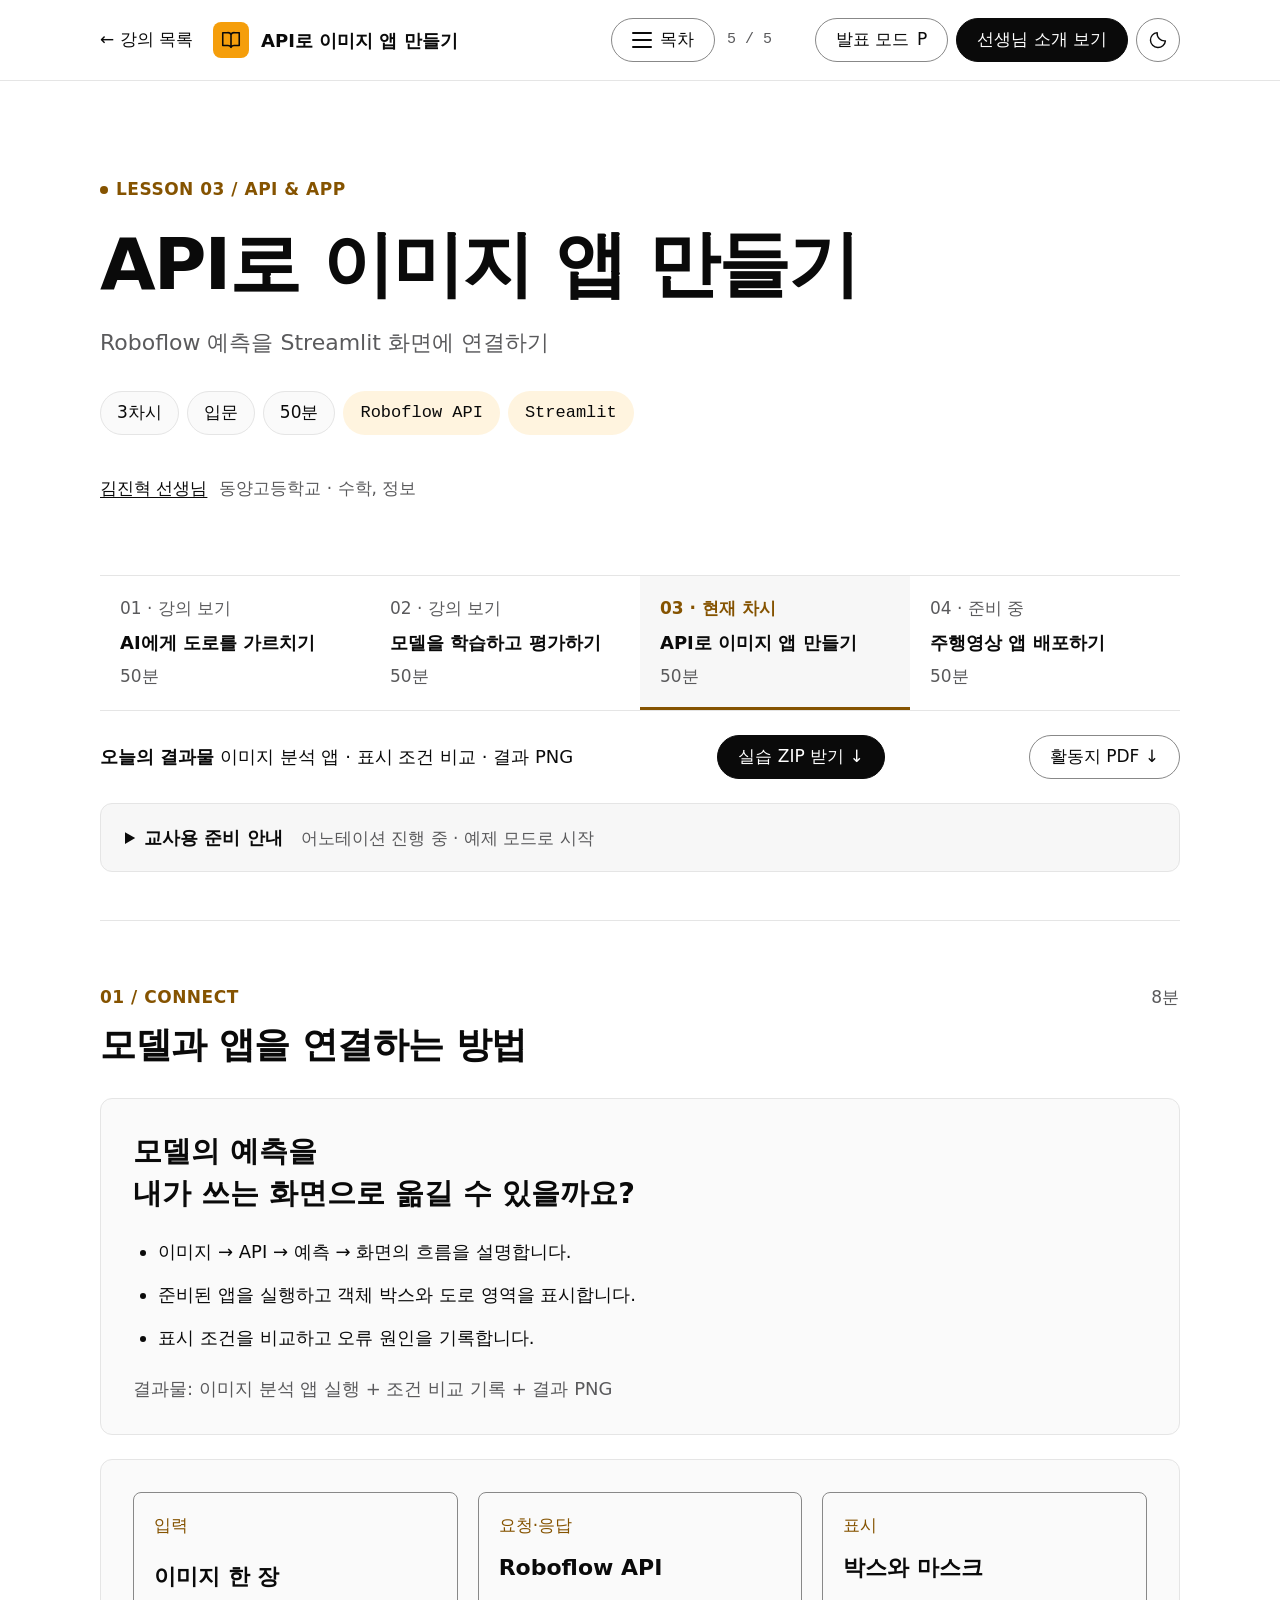
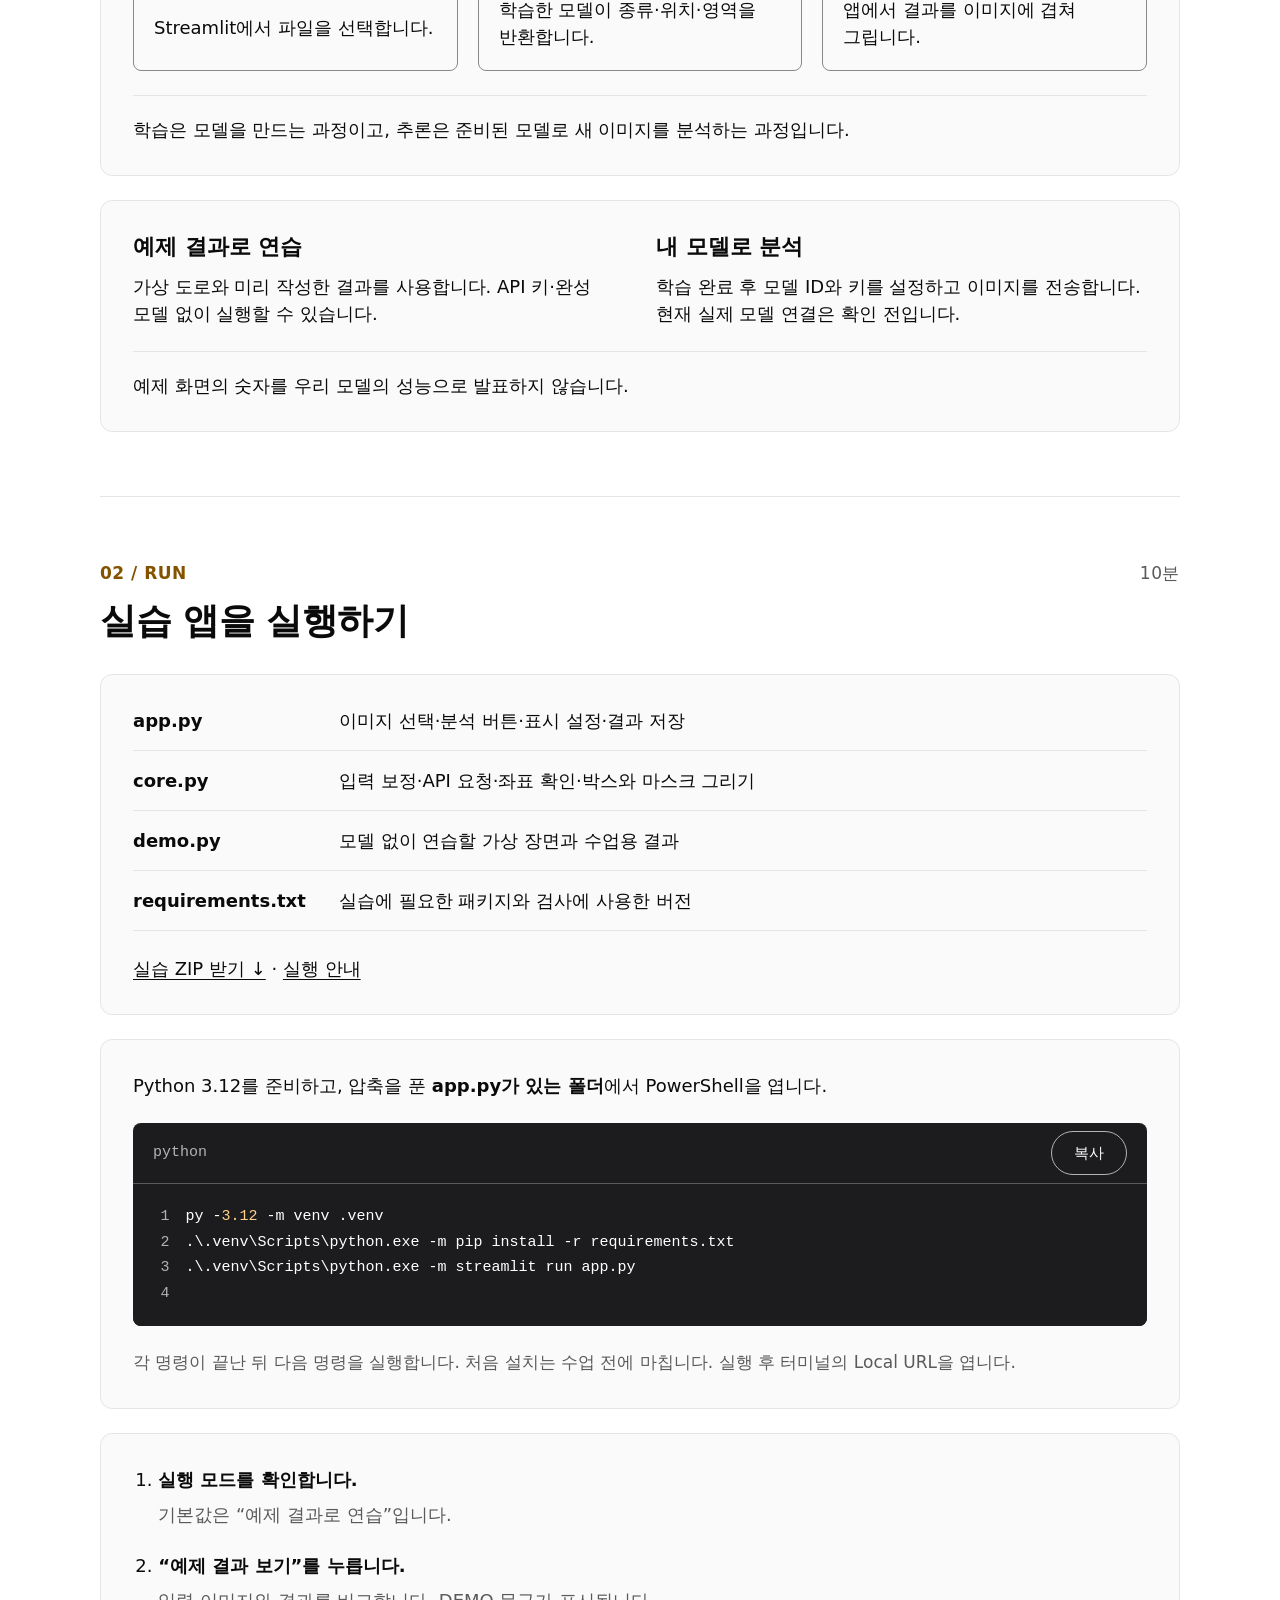
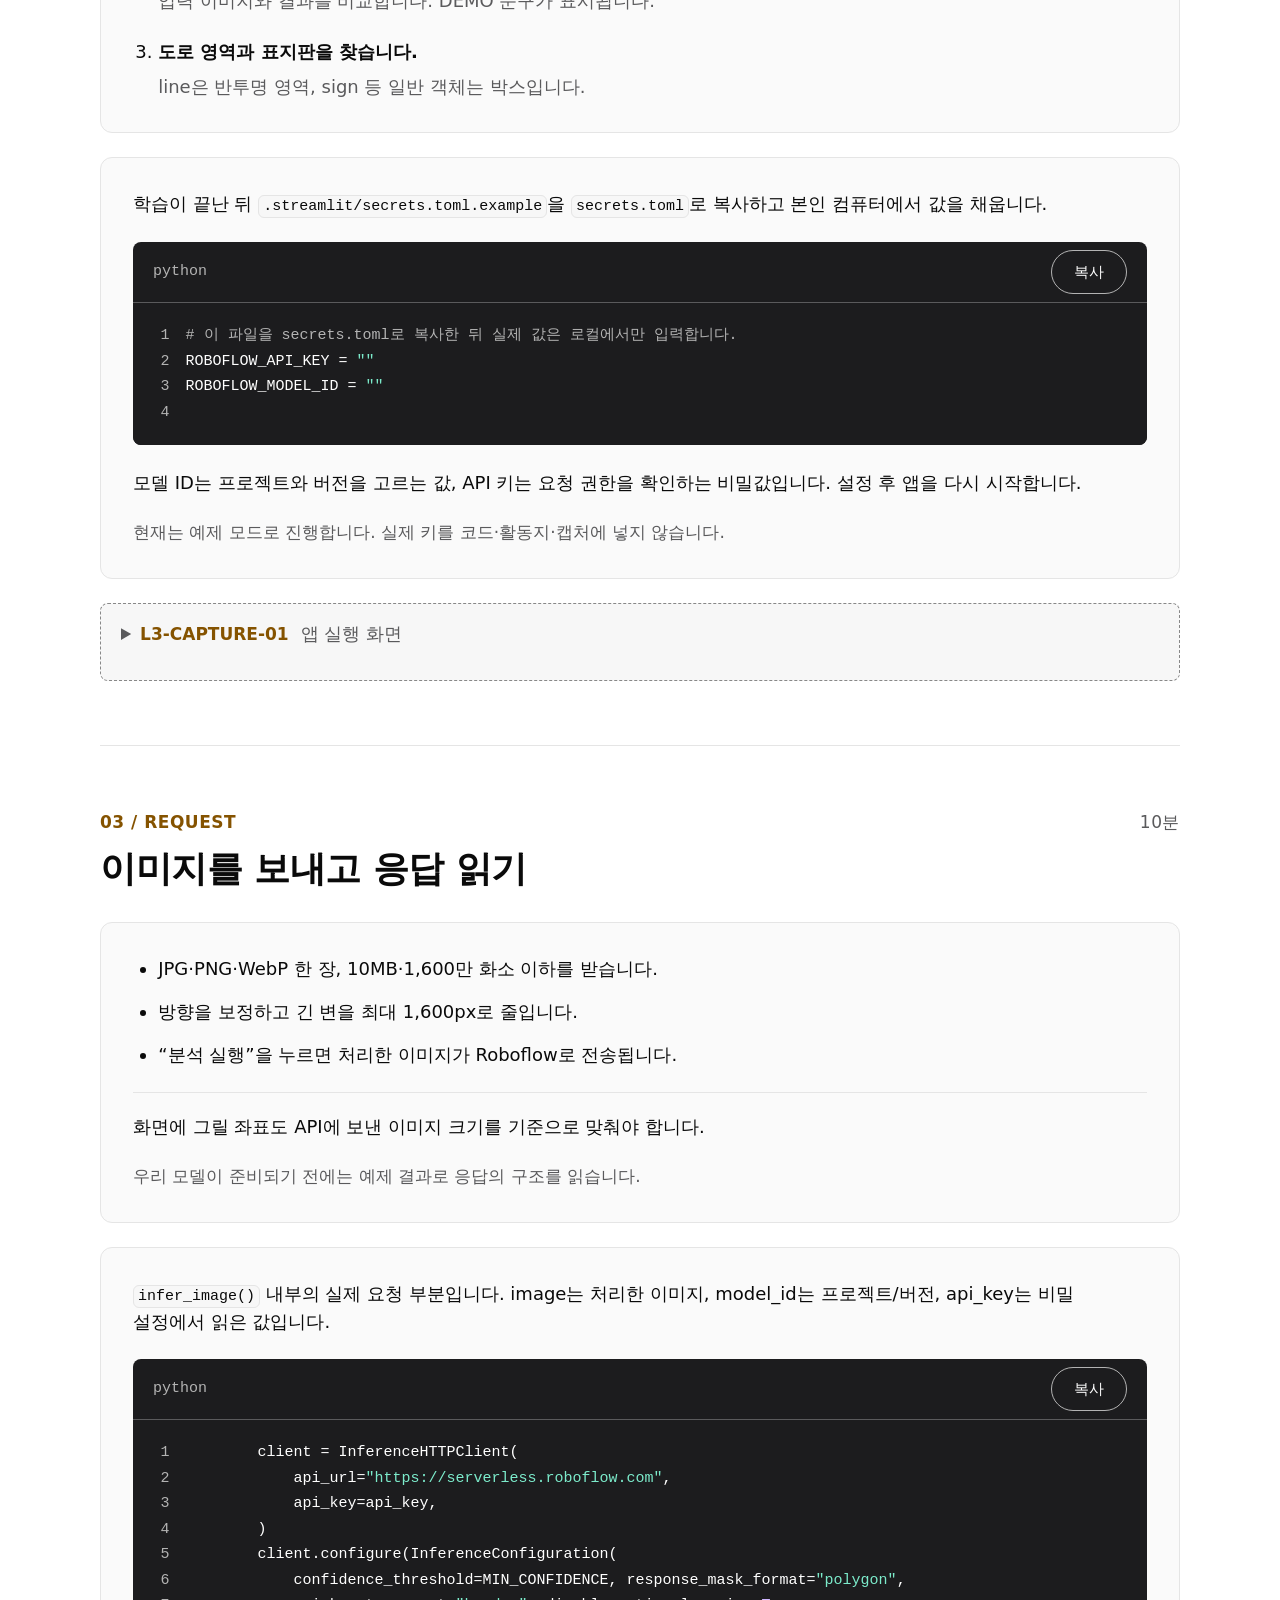
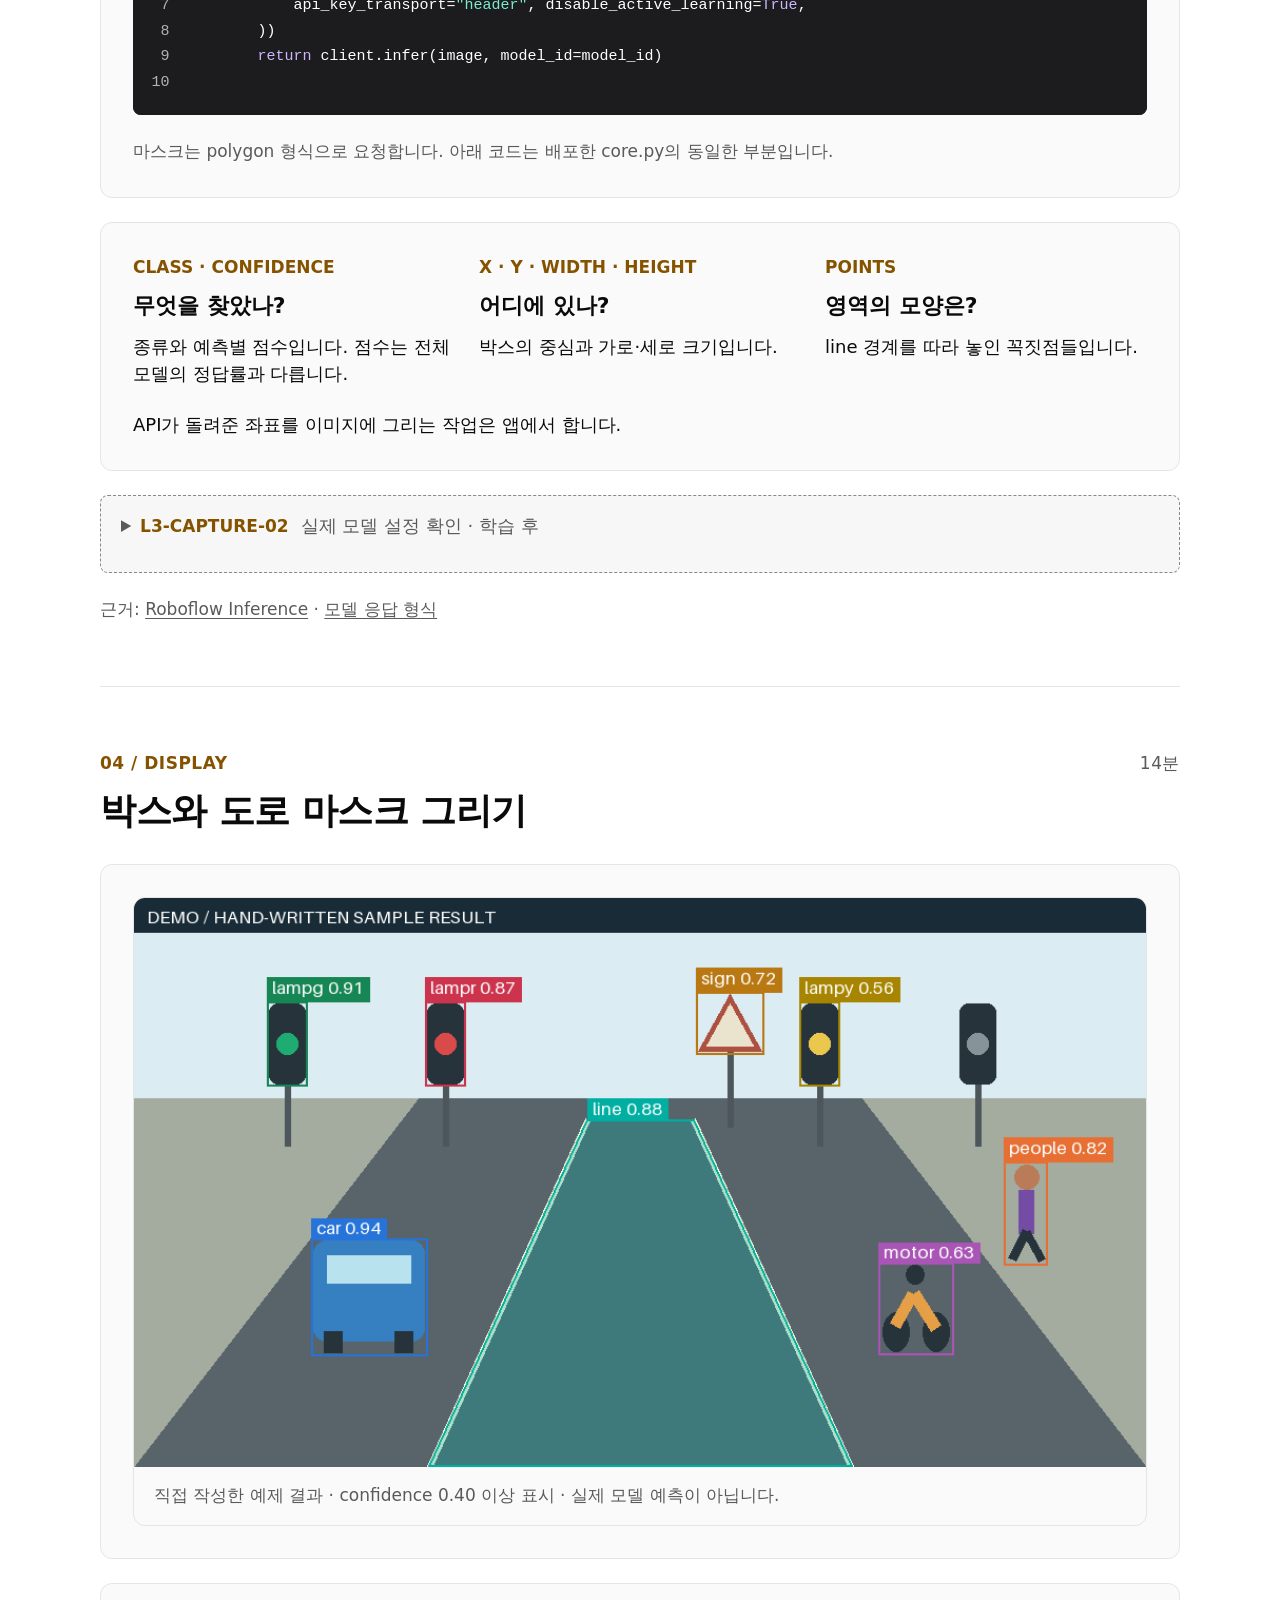
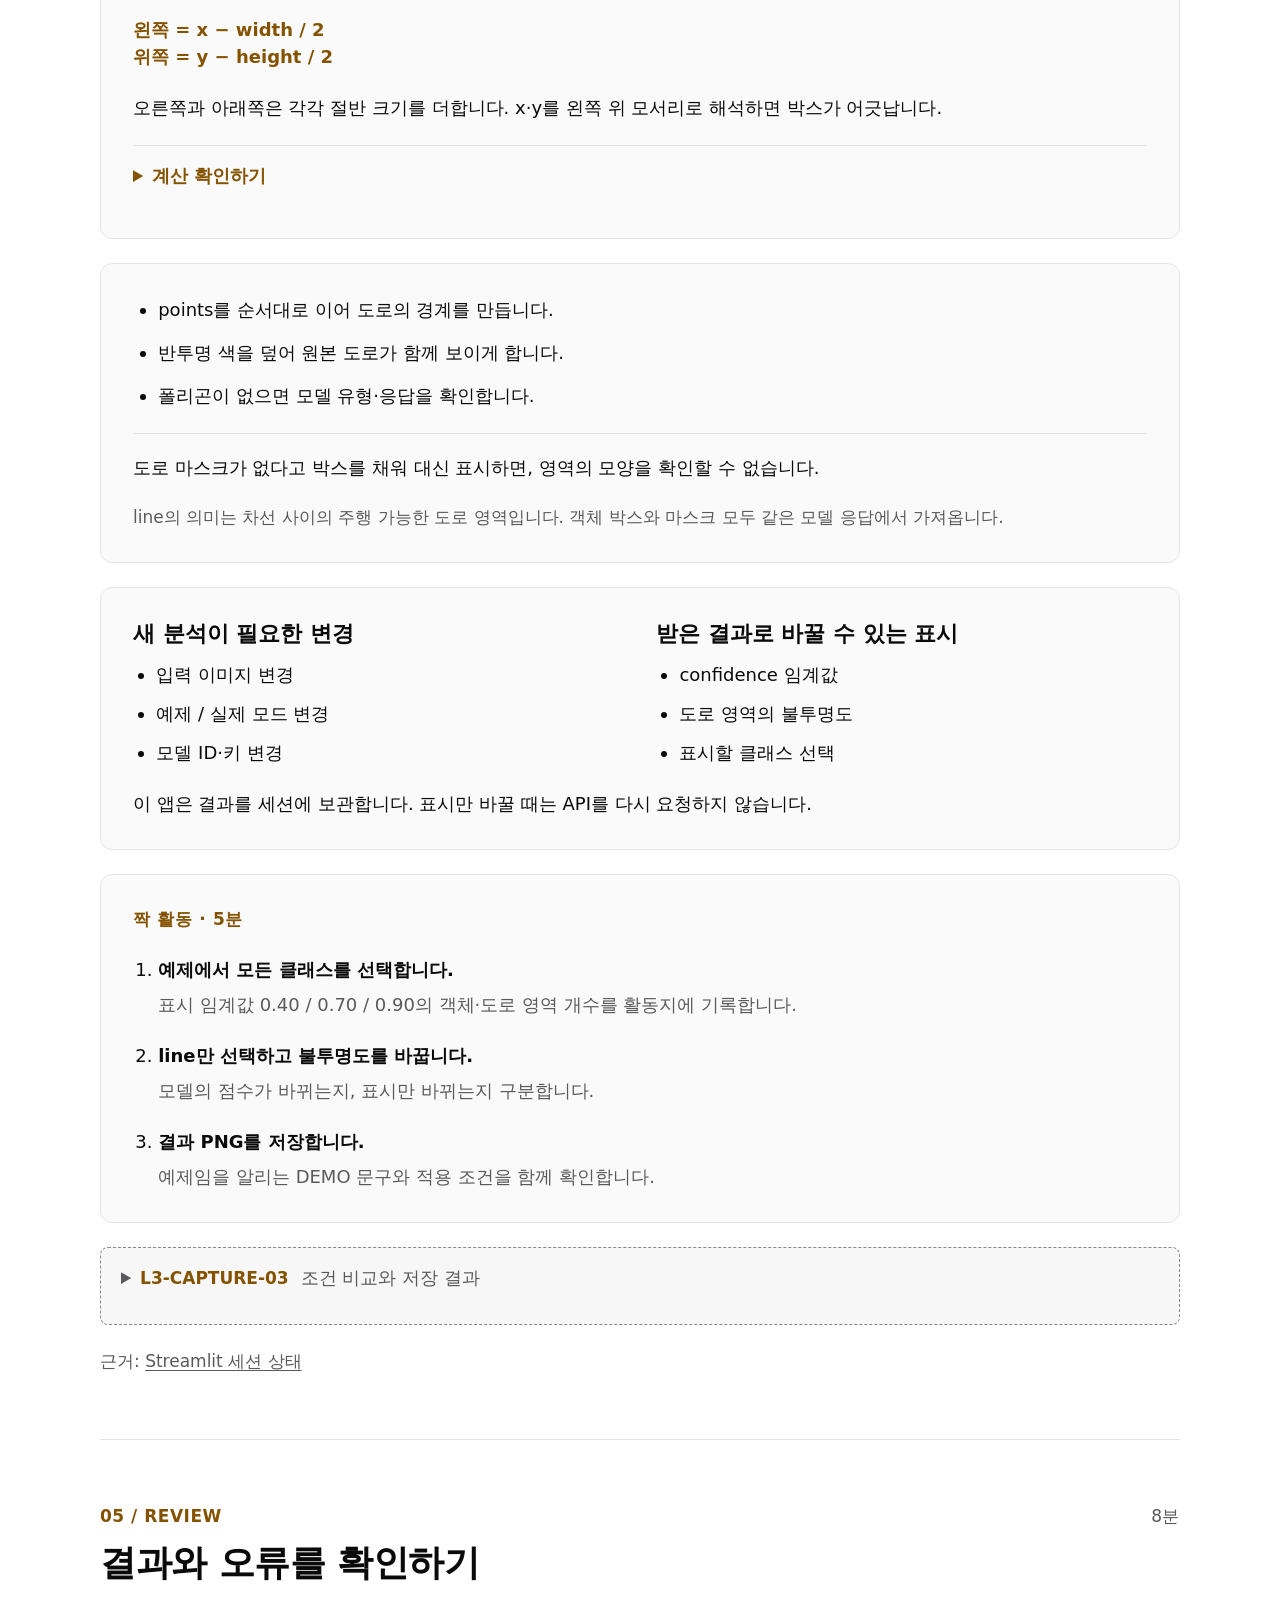
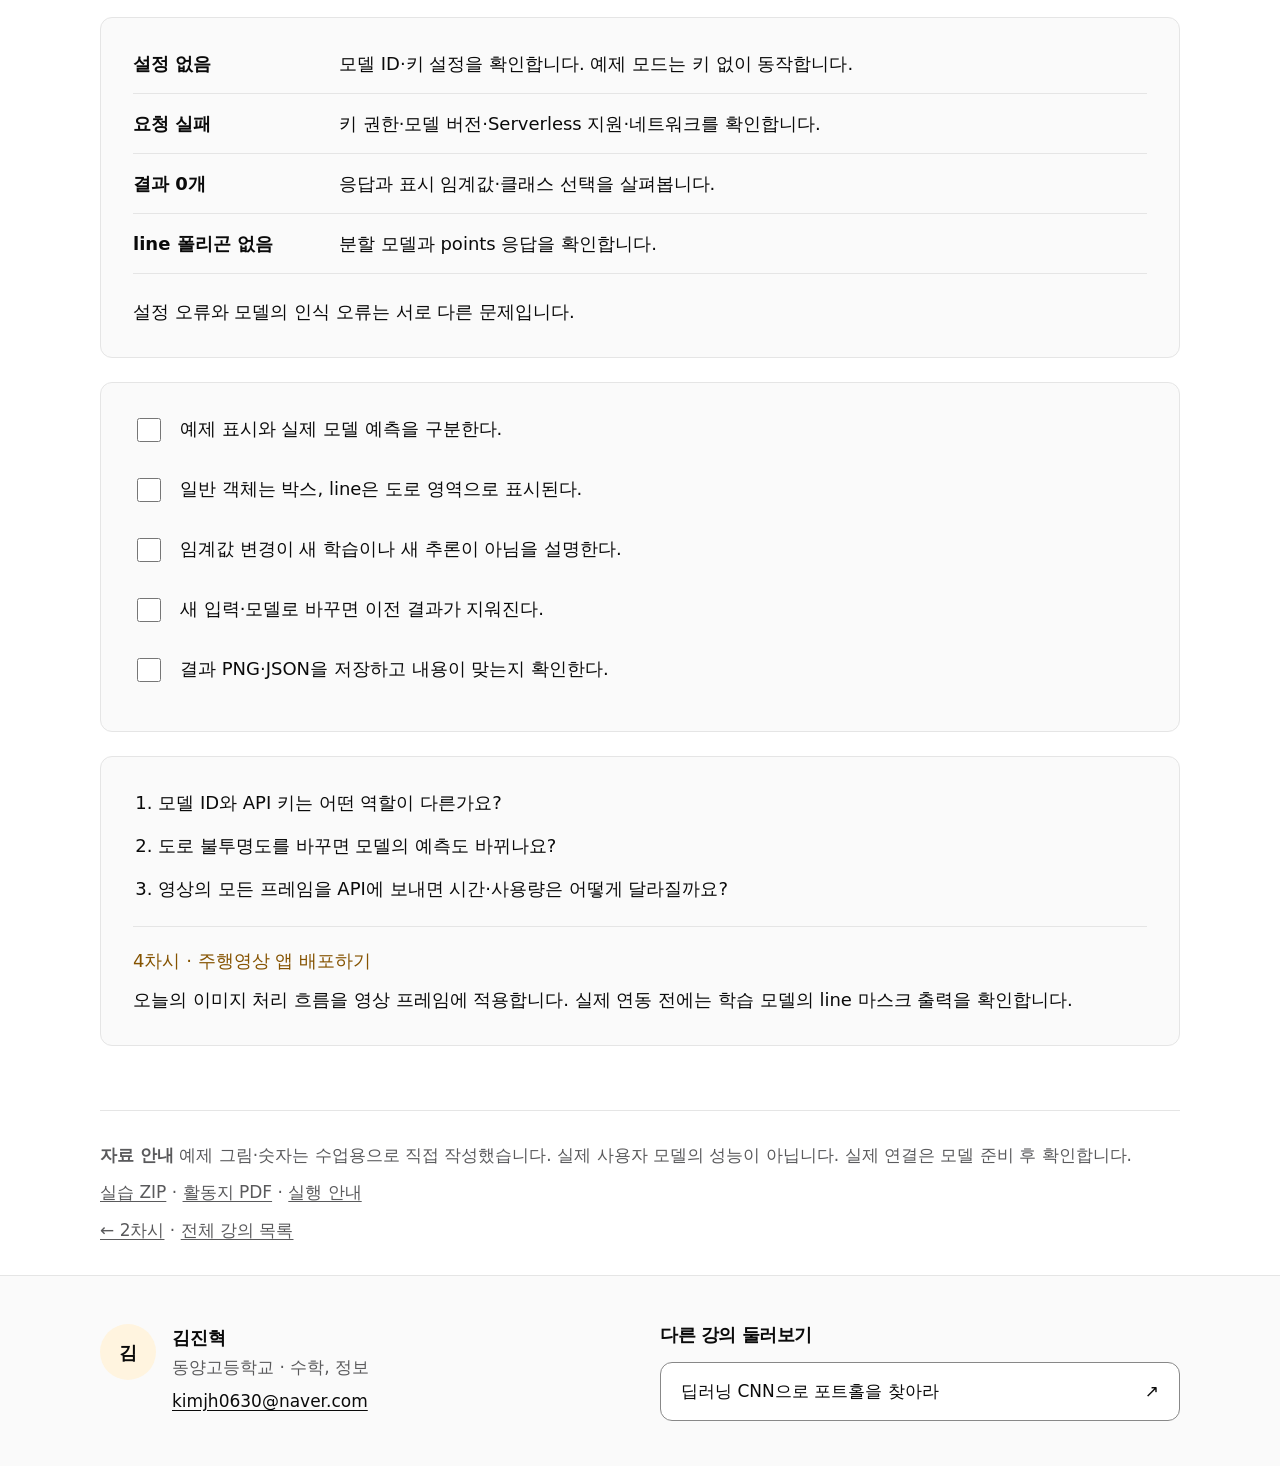
==== api-app/index.html @ 750defaf "feat: 3차시 강의와 Streamlit 실습 앱 및 PDF 활동지 추가" ====
<!doctype html>
<html lang="ko">
  <head>
    <meta charset="utf-8">
    <meta name="viewport" content="width=device-width, initial-scale=1">
    <meta name="description" content="3차시 50분: Roboflow API와 Streamlit으로 이미지 분석 앱 만들기.">
    <meta name="color-scheme" content="light dark">
    <title>API로 이미지 앱 만들기 · 3차시</title>
    <link rel="icon" href="data:,">
    <link rel="stylesheet" href="../assets/css/tokens.css">
    <link rel="stylesheet" href="../assets/css/base.css">
    <link rel="stylesheet" href="../assets/css/lecture.css">
    <!-- 일반 스크립트를 사용하므로 file://에서도 데이터를 읽을 수 있습니다. -->
    <script src="../data/site.js" defer>
    </script>
    <script src="../assets/js/shared.js" defer>
    </script>
  </head>
  <body data-level="api-app">
    <a class="skip-link" href="#main">
      본문으로 건너뛰기
    </a>
    <div class="scroll-progress" aria-hidden="true">
      <div class="scroll-progress__fill" data-progress>
      </div>
    </div>
    <header class="site-header" data-header>
      <div class="container header-inner">
        <a class="brand" href="#top" aria-label="강의 처음으로">
          <span class="brand-mark" aria-hidden="true">
            <svg width="22" height="22" viewBox="0 0 24 24" fill="none" stroke="currentColor" stroke-width="1.7" stroke-linecap="round" stroke-linejoin="round">
              <path d="M12 5v15M3 4h5a4 4 0 0 1 4 2 4 4 0 0 1 4-2h5v14h-5a4 4 0 0 0-4 2 4 4 0 0 0-4-2H3Z"/>
            </svg>
          </span>
          <span class="brand-title" data-lecture-title>
          </span>
        </a>
        <!-- shared.js가 본문의 .lecture-section을 수집해 링크를 생성합니다. -->
        <nav class="section-nav" aria-label="강의 섹션" data-section-nav>
        </nav>
        <div class="header-actions">
          <button class="button" type="button" data-presentation-toggle>
            발표 모드
            <kbd>
              P
            </kbd>
          </button>
          <button class="button button-primary" type="button" data-open-instructor>
            선생님 소개 보기
          </button>
          <button class="button button-icon" type="button" data-theme-toggle aria-label="테마 전환">
            <svg data-theme-icon width="20" height="20" viewBox="0 0 24 24" fill="none" stroke="currentColor" stroke-width="1.7" stroke-linecap="round" stroke-linejoin="round" aria-hidden="true">
              <path d="M20.9 13a9 9 0 0 1-9.9-9.9A9 9 0 1 0 20.9 13Z"/>
            </svg>
          </button>
        </div>
      </div>
    </header>
    <main id="main" tabindex="-1">
      <div class="container">
        <section class="hero" id="top" aria-labelledby="lecture-title">
          <p class="kicker" data-lecture-kicker>
          </p>
          <h1 id="lecture-title" data-lecture-title>
          </h1>
          <p class="hero-subtitle" data-lecture-subtitle>
          </p>
          <div class="hero-meta" data-lecture-badges aria-label="강의 정보">
          </div>
          <div class="hero-byline">
            <button class="text-button" type="button" data-open-instructor>
              <span data-instructor-name>
              </span>
              선생님
            </button>
            <span data-instructor-affiliation>
            </span>
          </div>
        </section>
<nav class="course-path" aria-label="전체 4차시 구성">
<a class="course-step" href="../road-perception/index.html"><span>01 · 강의 보기</span><strong>AI에게 도로를 가르치기</strong><span>50분</span></a>
<a class="course-step" href="../model-training/index.html"><span>02 · 강의 보기</span><strong>모델을 학습하고 평가하기</strong><span>50분</span></a>
<a class="course-step is-current" href="../api-app/index.html" aria-current="page"><span>03 · 현재 차시</span><strong>API로 이미지 앱 만들기</strong><span>50분</span></a>
<div class="course-step" aria-disabled="true"><span>04 · 준비 중</span><strong>주행영상 앱 배포하기</strong><span>50분</span></div></nav><div class="lesson-intro"><p><strong>오늘의 결과물</strong> 이미지 분석 앱 · 표시 조건 비교 · 결과 PNG</p><a class="button button-primary" href="../files/lesson-03.zip" download>실습 ZIP 받기 ↓</a><a class="button" href="../files/lesson-03-workbook.pdf" download>활동지 PDF ↓</a></div><details class="teacher-prep" id="teacher-prep"><summary>교사용 준비 안내 <span class="prep-count">어노테이션 진행 중 · 예제 모드로 시작</span></summary><div class="prep-body"><p>Python 3.12와 패키지 설치를 수업 전에 확인합니다. 현재는 예제 모드로 앱 실행·응답 구조·표시 조건을 연습하고, 실제 모델 연결은 학습이 끝난 뒤 진행합니다.</p><p>실습 앱은 준비된 코드에서 출발합니다. 학습 결과나 실제 API 성공 화면은 아직 제공되지 않았습니다.</p><ul><li><a href="#l3-capture-01">L3-01 · 앱 실행 화면</a></li><li><a href="#l3-capture-02">L3-02 · 모델 연결 정보 (학습 후)</a></li><li><a href="#l3-capture-03">L3-03 · 조건 비교와 저장 결과</a></li></ul><a href="../docs/lesson-03-teacher-guide.md">50분 진행안</a> · <a href="../docs/lesson-03-capture-guide.md">캡처·확인 안내</a></div></details><section class="lecture-section" id="api-flow" aria-labelledby="api-flow-title" data-reveal><div class="section-heading"><p class="kicker">01 / CONNECT<span class="section-time">8분</span></p><h2 id="api-flow-title">모델과 앱을 연결하는 방법</h2></div><div class="lesson-stack">            <div class="lesson-panel" data-slide data-slide-title="오늘의 목표와 결과물">
<p class="big-question">모델의 예측을<br>내가 쓰는 화면으로 옮길 수 있을까요?</p><ul class="learning-list"><li>이미지 → API → 예측 → 화면의 흐름을 설명합니다.</li><li>준비된 앱을 실행하고 객체 박스와 도로 영역을 표시합니다.</li><li>표시 조건을 비교하고 오류 원인을 기록합니다.</li></ul><p class="muted">결과물: 이미지 분석 앱 실행 + 조건 비교 기록 + 결과 PNG</p>
            </div>            <div class="lesson-panel" data-slide data-slide-title="이미지 한 장이 왕복하는 길">
<ol class="process-flow"><li><span>입력</span><strong>이미지 한 장</strong><p>Streamlit에서 파일을 선택합니다.</p></li><li><span>요청·응답</span><strong>Roboflow API</strong><p>학습한 모델이 종류·위치·영역을 반환합니다.</p></li><li><span>표시</span><strong>박스와 마스크</strong><p>앱에서 결과를 이미지에 겹쳐 그립니다.</p></li></ol><p class="prompt">학습은 모델을 만드는 과정이고, 추론은 준비된 모델로 새 이미지를 분석하는 과정입니다.</p>
            </div>            <div class="lesson-panel" data-slide data-slide-title="지금은 예제로, 학습 후에는 내 모델로">
<div class="two-column"><div><h3>예제 결과로 연습</h3><p>가상 도로와 미리 작성한 결과를 사용합니다. API 키·완성 모델 없이 실행할 수 있습니다.</p></div><div><h3>내 모델로 분석</h3><p>학습 완료 후 모델 ID와 키를 설정하고 이미지를 전송합니다. 현재 실제 모델 연결은 확인 전입니다.</p></div></div><p class="prompt">예제 화면의 숫자를 우리 모델의 성능으로 발표하지 않습니다.</p>
            </div></div></section>
<section class="lecture-section" id="local-app" aria-labelledby="local-app-title" data-reveal><div class="section-heading"><p class="kicker">02 / RUN<span class="section-time">10분</span></p><h2 id="local-app-title">실습 앱을 실행하기</h2></div><div class="lesson-stack">            <div class="lesson-panel" data-slide data-slide-title="실습 폴더의 역할">
<ul class="rule-list"><li><strong>app.py</strong><span>이미지 선택·분석 버튼·표시 설정·결과 저장</span></li><li><strong>core.py</strong><span>입력 보정·API 요청·좌표 확인·박스와 마스크 그리기</span></li><li><strong>demo.py</strong><span>모델 없이 연습할 가상 장면과 수업용 결과</span></li><li><strong>requirements.txt</strong><span>실습에 필요한 패키지와 검사에 사용한 버전</span></li></ul><p><a href="../files/lesson-03.zip" download>실습 ZIP 받기 ↓</a> · <a href="../files/lesson-03/README.md">실행 안내</a></p>
            </div>            <div class="lesson-panel" data-slide data-slide-title="실습 · 세 명령으로 시작하기">
<p>Python 3.12를 준비하고, 압축을 푼 <strong>app.py가 있는 폴더</strong>에서 PowerShell을 엽니다.</p><pre data-code data-source="../files/lesson-03/run-local.txt" data-source-lines="1-3"><code>py -3.12 -m venv .venv
.\.venv\Scripts\python.exe -m pip install -r requirements.txt
.\.venv\Scripts\python.exe -m streamlit run app.py
</code></pre><p class="note-meta">각 명령이 끝난 뒤 다음 명령을 실행합니다. 처음 설치는 수업 전에 마칩니다. 실행 후 터미널의 Local URL을 엽니다.</p>
            </div>            <div class="lesson-panel" data-slide data-slide-title="첫 화면에서 예제 결과 보기">
<ol class="numbered-steps"><li><strong>실행 모드를 확인합니다.</strong><p>기본값은 “예제 결과로 연습”입니다.</p></li><li><strong>“예제 결과 보기”를 누릅니다.</strong><p>입력 이미지와 결과를 비교합니다. DEMO 문구가 표시됩니다.</p></li><li><strong>도로 영역과 표지판을 찾습니다.</strong><p>line은 반투명 영역, sign 등 일반 객체는 박스입니다.</p></li></ol>
            </div>            <div class="lesson-panel" data-slide data-slide-title="실제 모델을 연결할 때의 설정">
<p>학습이 끝난 뒤 <code>.streamlit/secrets.toml.example</code>을 <code>secrets.toml</code>로 복사하고 본인 컴퓨터에서 값을 채웁니다.</p><pre data-code data-source="../files/lesson-03/.streamlit/secrets.toml.example" data-source-lines="1-3"><code># 이 파일을 secrets.toml로 복사한 뒤 실제 값은 로컬에서만 입력합니다.
ROBOFLOW_API_KEY = &quot;&quot;
ROBOFLOW_MODEL_ID = &quot;&quot;
</code></pre><p>모델 ID는 프로젝트와 버전을 고르는 값, API 키는 요청 권한을 확인하는 비밀값입니다. 설정 후 앱을 다시 시작합니다.</p><p class="note-meta">현재는 예제 모드로 진행합니다. 실제 키를 코드·활동지·캡처에 넣지 않습니다.</p>
            </div><details class="capture-note" id="l3-capture-01"><summary><span class="capture-id">L3-CAPTURE-01</span>앱 실행 화면</summary><p>예제 모드 이름·DEMO 안내·입력 이미지·실행 버튼이 보이는 화면입니다. 앱을 실행한 뒤 저장하면 됩니다.</p><p class="note-meta"><a href="../docs/lesson-03-capture-guide.md">파일명과 확인 항목</a></p></details></div></section>
<section class="lecture-section" id="image-inference" aria-labelledby="image-inference-title" data-reveal><div class="section-heading"><p class="kicker">03 / REQUEST<span class="section-time">10분</span></p><h2 id="image-inference-title">이미지를 보내고 응답 읽기</h2></div><div class="lesson-stack">            <div class="lesson-panel" data-slide data-slide-title="실제 모드의 이미지 입력">
<ul class="learning-list"><li>JPG·PNG·WebP 한 장, 10MB·1,600만 화소 이하를 받습니다.</li><li>방향을 보정하고 긴 변을 최대 1,600px로 줄입니다.</li><li>“분석 실행”을 누르면 처리한 이미지가 Roboflow로 전송됩니다.</li></ul><p class="prompt">화면에 그릴 좌표도 API에 보낸 이미지 크기를 기준으로 맞춰야 합니다.</p><p class="note-meta">우리 모델이 준비되기 전에는 예제 결과로 응답의 구조를 읽습니다.</p>
            </div>            <div class="lesson-panel" data-slide data-slide-title="핵심 코드 · 단일 모델에 요청하기">
<p><code>infer_image()</code> 내부의 실제 요청 부분입니다. image는 처리한 이미지, model_id는 프로젝트/버전, api_key는 비밀 설정에서 읽은 값입니다.</p><pre data-code data-source="../files/lesson-03/core.py" data-source-lines="81-89"><code>        client = InferenceHTTPClient(
            api_url=&quot;https://serverless.roboflow.com&quot;,
            api_key=api_key,
        )
        client.configure(InferenceConfiguration(
            confidence_threshold=MIN_CONFIDENCE, response_mask_format=&quot;polygon&quot;,
            api_key_transport=&quot;header&quot;, disable_active_learning=True,
        ))
        return client.infer(image, model_id=model_id)
</code></pre><p class="note-meta">마스크는 polygon 형식으로 요청합니다. 아래 코드는 배포한 core.py의 동일한 부분입니다.</p>
            </div>            <div class="lesson-panel" data-slide data-slide-title="응답은 그림이 아니라 값입니다">
<div class="concept-grid"><article><p class="eyebrow">CLASS · CONFIDENCE</p><h3>무엇을 찾았나?</h3><p>종류와 예측별 점수입니다. 점수는 전체 모델의 정답률과 다릅니다.</p></article><article><p class="eyebrow">X · Y · WIDTH · HEIGHT</p><h3>어디에 있나?</h3><p>박스의 중심과 가로·세로 크기입니다.</p></article><article><p class="eyebrow">POINTS</p><h3>영역의 모양은?</h3><p>line 경계를 따라 놓인 꼭짓점들입니다.</p></article></div><p>API가 돌려준 좌표를 이미지에 그리는 작업은 앱에서 합니다.</p>
            </div><details class="capture-note" id="l3-capture-02"><summary><span class="capture-id">L3-CAPTURE-02</span>실제 모델 설정 확인 · 학습 후</summary><p>모델 ID·Instance Segmentation 유형·Deploy의 Serverless 지원 안내를 확인합니다. API 키는 캡처하지 않습니다. 현재 어노테이션 중에는 이 화면을 준비하지 않아도 됩니다.</p><p class="note-meta"><a href="../docs/lesson-03-capture-guide.md">파일명과 확인 항목</a></p></details><p class="note-meta">근거: <a href="https://inference.roboflow.com/quickstart/roboflow_ecosystem/" target="_blank" rel="noopener noreferrer">Roboflow Inference</a> · <a href="https://github.com/roboflow/computer-vision-skills/blob/main/skills/roboflow-api-reference/inference.md" target="_blank" rel="noopener noreferrer">모델 응답 형식</a></p></div></section>
<section class="lecture-section" id="result-rendering" aria-labelledby="result-rendering-title" data-reveal><div class="section-heading"><p class="kicker">04 / DISPLAY<span class="section-time">14분</span></p><h2 id="result-rendering-title">박스와 도로 마스크 그리기</h2></div><div class="lesson-stack">            <div class="lesson-panel" data-slide data-slide-title="예제 결과 · 하나의 응답, 두 가지 표시">
<figure class="media-figure"><a href="../assets/img/lesson-03/demo-result.png" target="_blank" rel="noopener noreferrer"><img src="../assets/img/lesson-03/demo-result.png" alt="DEMO 표시가 있는 가상 도로. 자동차·신호등·표지판·사람·오토바이는 박스, 중앙 도로는 반투명 청록 영역으로 표시한 수업용 예제" width="960" height="540" loading="lazy"></a><figcaption>직접 작성한 예제 결과 · confidence 0.40 이상 표시 · 실제 모델 예측이 아닙니다.</figcaption></figure>
            </div>            <div class="lesson-panel" data-slide data-slide-title="박스는 중심에서 모서리로">
<p class="metric-formula">왼쪽 = x − width / 2<br>위쪽 = y − height / 2</p><p>오른쪽과 아래쪽은 각각 절반 크기를 더합니다. x·y를 왼쪽 위 모서리로 해석하면 박스가 어긋납니다.</p><details class="answer"><summary>계산 확인하기</summary><p>설명용 중심 (100, 80), 크기 (40, 20)이라면 왼쪽 위는 (80, 70), 오른쪽 아래는 (120, 90)입니다.</p></details>
            </div>            <div class="lesson-panel" data-slide data-slide-title="line은 꼭짓점을 연결해 채웁니다">
<ul class="learning-list"><li>points를 순서대로 이어 도로의 경계를 만듭니다.</li><li>반투명 색을 덮어 원본 도로가 함께 보이게 합니다.</li><li>폴리곤이 없으면 모델 유형·응답을 확인합니다.</li></ul><p class="prompt">도로 마스크가 없다고 박스를 채워 대신 표시하면, 영역의 모양을 확인할 수 없습니다.</p><p class="note-meta">line의 의미는 차선 사이의 주행 가능한 도로 영역입니다. 객체 박스와 마스크 모두 같은 모델 응답에서 가져옵니다.</p>
            </div>            <div class="lesson-panel" data-slide data-slide-title="표시를 바꿀 때마다 다시 호출할까요?">
<div class="two-column"><div><h3>새 분석이 필요한 변경</h3><ul><li>입력 이미지 변경</li><li>예제 / 실제 모드 변경</li><li>모델 ID·키 변경</li></ul></div><div><h3>받은 결과로 바꿀 수 있는 표시</h3><ul><li>confidence 임계값</li><li>도로 영역의 불투명도</li><li>표시할 클래스 선택</li></ul></div></div><p>이 앱은 결과를 세션에 보관합니다. 표시만 바꿀 때는 API를 다시 요청하지 않습니다.</p>
            </div>            <div class="lesson-panel" data-slide data-slide-title="실습 · 세 조건을 비교하기">
<p class="eyebrow">짝 활동 · 5분</p><ol class="numbered-steps"><li><strong>예제에서 모든 클래스를 선택합니다.</strong><p>표시 임계값 0.40 / 0.70 / 0.90의 객체·도로 영역 개수를 활동지에 기록합니다.</p></li><li><strong>line만 선택하고 불투명도를 바꿉니다.</strong><p>모델의 점수가 바뀌는지, 표시만 바뀌는지 구분합니다.</p></li><li><strong>결과 PNG를 저장합니다.</strong><p>예제임을 알리는 DEMO 문구와 적용 조건을 함께 확인합니다.</p></li></ol>
            </div><details class="capture-note" id="l3-capture-03"><summary><span class="capture-id">L3-CAPTURE-03</span>조건 비교와 저장 결과</summary><p>같은 예제 이미지에서 0.40과 0.90의 결과를 각각 저장합니다. 선택 클래스·임계값·DEMO 안내가 보이면 됩니다. 실제 모델 결과와 구분합니다.</p><p class="note-meta"><a href="../docs/lesson-03-capture-guide.md">파일명과 확인 항목</a></p></details><p class="note-meta">근거: <a href="https://docs.streamlit.io/develop/api-reference/caching-and-state/st.session_state" target="_blank" rel="noopener noreferrer">Streamlit 세션 상태</a></p></div></section>
<section class="lecture-section" id="app-check" aria-labelledby="app-check-title" data-reveal><div class="section-heading"><p class="kicker">05 / REVIEW<span class="section-time">8분</span></p><h2 id="app-check-title">결과와 오류를 확인하기</h2></div><div class="lesson-stack">            <div class="lesson-panel" data-slide data-slide-title="실패 메시지도 구분해서 읽기">
<ul class="rule-list"><li><strong>설정 없음</strong><span>모델 ID·키 설정을 확인합니다. 예제 모드는 키 없이 동작합니다.</span></li><li><strong>요청 실패</strong><span>키 권한·모델 버전·Serverless 지원·네트워크를 확인합니다.</span></li><li><strong>결과 0개</strong><span>응답과 표시 임계값·클래스 선택을 살펴봅니다.</span></li><li><strong>line 폴리곤 없음</strong><span>분할 모델과 points 응답을 확인합니다.</span></li></ul><p>설정 오류와 모델의 인식 오류는 서로 다른 문제입니다.</p>
            </div>            <div class="lesson-panel" data-slide data-slide-title="앱 완성 체크">
<ul class="tick-list"><li><label><input type="checkbox"><span>예제 표시와 실제 모델 예측을 구분한다.</span></label></li><li><label><input type="checkbox"><span>일반 객체는 박스, line은 도로 영역으로 표시된다.</span></label></li><li><label><input type="checkbox"><span>임계값 변경이 새 학습이나 새 추론이 아님을 설명한다.</span></label></li><li><label><input type="checkbox"><span>새 입력·모델로 바꾸면 이전 결과가 지워진다.</span></label></li><li><label><input type="checkbox"><span>결과 PNG·JSON을 저장하고 내용이 맞는지 확인한다.</span></label></li></ul>
            </div>            <div class="lesson-panel" data-slide data-slide-title="종료 질문 · 다음에는 영상으로">
<ol class="reflection-list"><li>모델 ID와 API 키는 어떤 역할이 다른가요?</li><li>도로 불투명도를 바꾸면 모델의 예측도 바뀌나요?</li><li>영상의 모든 프레임을 API에 보내면 시간·사용량은 어떻게 달라질까요?</li></ol><div class="next-session"><span>4차시 · 주행영상 앱 배포하기</span><p>오늘의 이미지 처리 흐름을 영상 프레임에 적용합니다. 실제 연동 전에는 학습 모델의 line 마스크 출력을 확인합니다.</p></div>
            </div></div></section><aside class="lesson-references"><p><strong>자료 안내</strong> 예제 그림·숫자는 수업용으로 직접 작성했습니다. 실제 사용자 모델의 성능이 아닙니다. 실제 연결은 모델 준비 후 확인합니다.</p><p><a href="../files/lesson-03.zip" download>실습 ZIP</a> · <a href="../files/lesson-03-workbook.pdf" download>활동지 PDF</a> · <a href="../files/lesson-03/README.md">실행 안내</a></p><p><a href="../model-training/index.html">← 2차시</a> · <a href="../index.html">전체 강의 목록</a></p></aside>      </div>
    </main>
    <footer class="site-footer">
      <div class="container footer-grid">
        <div class="footer-instructor">
          <div data-instructor-avatar>
          </div>
          <div>
            <strong data-instructor-name>
            </strong>
            <p data-instructor-affiliation>
            </p>
            <a class="footer-email" data-instructor-email>
            </a>
          </div>
        </div>
        <div data-other-lectures-region>
          <h2 class="footer-heading">
            다른 강의 둘러보기
          </h2>
          <div class="other-lectures" data-other-lectures>
          </div>
        </div>
      </div>
    </footer>
    <!-- 선생님 소개 모달의 내용은 shared.js가 SITE.instructor로 한 번만 생성합니다. -->
    <div class="sr-only" role="status" aria-live="polite" data-copy-status>
    </div>
    <noscript>
      강의 정보와 인터랙션을 표시하려면 브라우저에서 JavaScript를 켜 주세요.
    </noscript>
  </body>
</html>
---- assets/css/tokens.css ----
/* ★ 공통 자산: 템플릿 원본에서만 수정하고 sync-shared.sh 또는 sync-shared.ps1로 강의 저장소에 배포합니다.
 * DESIGN.md의 Mintlify 토큰과 교실·오프라인 적용 규칙을 구현하는 유일한 토큰 소스입니다.
 * 각 강의는 이 파일을 수정하지 않고 data/site.js에서 accent를 선택합니다.
 */
:root {
  color-scheme: light;
  --bg: #ffffff;
  --surface: #f7f7f7;
  --surface-2: #fafafa;
  --border: #e5e5e5;
  --text: #0a0a0a;
  --text-muted: #5a5a5c;
  --accent: #00d4a4;
  --accent-soft: #7cebcb;
  --accent-ink: #0a0a0a;
  --accent-text: #006b53;
  --warn: #855300;
  --warn-soft: #fff4df;
  --control-border: #888888;
  --code-bg: #1c1c1e;
  --code-text: #ffffff;
  --code-muted: #b3b3b3;
  --code-border: #5a5a5c;
  --code-highlight: #303b37;
  --syntax-keyword: #ceb5ff;
  --syntax-string: #7cebcb;
  --syntax-number: #ffd08a;
  --syntax-function: #a8d5ff;
  --backdrop: rgb(10 10 10 / 65%);
  --shadow-dialog: 0 24px 48px -8px rgb(0 0 0 / 24%);

  --font-sans: system-ui, "Pretendard", "Apple SD Gothic Neo", "Malgun Gothic", sans-serif;
  --font-mono: ui-monospace, "D2Coding", "Consolas", monospace;
  --font-body: 1.125rem; /* 18px: Mintlify subtitle, 교실 본문 최소 17px 충족 */
  --font-small: 1.0625rem;
  --font-code: 0.9375rem; /* 15px: 교실 코드 최소 크기 */
  --font-hero: 4.5rem;
  --font-section: 2.25rem;
  --font-card: 1.375rem;
  --weight-medium: 500;
  --weight-heading: 600;
  --leading-body: 1.5;
  --leading-hero: 1.05;
  --leading-heading: 1.2;
  --tracking-hero: -2px;
  --tracking-heading: -0.5px;

  --radius-sm: 6px;
  --radius-md: 8px;
  --radius-lg: 12px;
  --radius-pill: 9999px;
  --space-1: 4px;
  --space-2: 8px;
  --space-3: 12px;
  --space-4: 16px;
  --space-5: 20px;
  --space-6: 24px;
  --space-7: 32px;
  --space-8: 40px;
  --space-section-sm: 48px;
  --space-section: 64px;
  --space-section-lg: 96px;
  --space-hero: 120px;
  --maxw: 1080px;
  --header-offset: 88px; /* shared.js가 실제 헤더 높이에 맞춥니다. */
  --duration-fast: 180ms;
  --duration-reveal: 450ms;
  --reveal-distance: 16px;
}

/* 시스템 테마는 저장한 선택이 없을 때만 적용됩니다. */
@media (prefers-color-scheme: dark) {
  :root:not([data-theme="light"]) {
    color-scheme: dark;
    --bg: #0a0a0a;
    --surface: #1c1c1e;
    --surface-2: #141414;
    --border: #3a3a3c;
    --text: #ffffff;
    --text-muted: #b3b3b3;
    --warn: #ffd08a;
    --warn-soft: #332710;
  }
}

:root[data-theme="dark"] {
  color-scheme: dark;
  --bg: #0a0a0a;
  --surface: #1c1c1e;
  --surface-2: #141414;
  --border: #3a3a3c;
  --text: #ffffff;
  --text-muted: #b3b3b3;
  --warn: #ffd08a;
  --warn-soft: #332710;
}

/* 밝은 액센트 면에는 어두운 글자를 사용해 AA 대비를 확보합니다. */
[data-accent="neon-green"] {
  --accent: #00d4a4;
  --accent-soft: #7cebcb;
  --accent-text: #006b53;
}

[data-accent="violet"] {
  --accent: #a855f7;
  --accent-soft: #ede9fe;
  --accent-text: #5b21b6;
}

[data-accent="amber"] {
  --accent: #f59e0b;
  --accent-soft: #fff4df;
  --accent-text: #855300;
}

@media (prefers-color-scheme: dark) {
  :root:not([data-theme="light"]) [data-accent="neon-green"] { --accent-text: #7cebcb; }
  :root:not([data-theme="light"]) [data-accent="violet"] { --accent-text: #c4b5fd; }
  :root:not([data-theme="light"]) [data-accent="amber"] { --accent-text: #ffd08a; }
}

:root[data-theme="dark"] [data-accent="neon-green"] { --accent-text: #7cebcb; }
:root[data-theme="dark"] [data-accent="violet"] { --accent-text: #c4b5fd; }
:root[data-theme="dark"] [data-accent="amber"] { --accent-text: #ffd08a; }

@media (prefers-reduced-motion: reduce) {
  :root {
    --duration-fast: 0s;
    --duration-reveal: 0s;
    --reveal-distance: 0px;
  }
}
---- assets/css/base.css ----
/* ★ 공통 자산: 템플릿 원본에서만 수정하고 sync-shared.sh 또는 sync-shared.ps1로 강의 저장소에 배포합니다.
 * 공통 레이아웃·타이포·컴포넌트입니다. 강의별 변경은 lecture.css에 작성합니다.
 * 컬러·폰트·간격 값의 단일 소스는 tokens.css입니다.
 */
*, *::before, *::after { box-sizing: border-box; }
html { scroll-behavior: smooth; scroll-padding-top: var(--header-offset); }
body {
  margin: 0;
  background: var(--bg);
  color: var(--text);
  font-family: var(--font-sans);
  font-size: var(--font-body);
  line-height: var(--leading-body);
  overflow-wrap: anywhere;
  word-break: keep-all;
}
button, input, textarea, select { font: inherit; }
kbd { font: inherit; }
button, a { -webkit-tap-highlight-color: transparent; }
button { cursor: pointer; }
a { color: inherit; text-underline-offset: 0.2em; }
button, a { touch-action: manipulation; }
button:focus-visible, a:focus-visible, [tabindex]:focus-visible {
  outline: 3px solid var(--accent-text);
  outline-offset: 4px;
}
img, svg { display: block; max-width: 100%; }
svg { flex-shrink: 0; }
h1, h2, h3, p { margin: 0; }
h1, h2, h3 { font-weight: var(--weight-heading); text-wrap: balance; }
h1 { font-size: var(--font-hero); line-height: var(--leading-hero); letter-spacing: var(--tracking-hero); }
h2 { font-size: var(--font-section); line-height: var(--leading-heading); letter-spacing: var(--tracking-heading); }
h3 { font-size: var(--font-card); line-height: 1.3; }
[hidden] { display: none !important; }
::selection { color: var(--accent-ink); background: var(--accent-soft); }
.container { width: min(var(--maxw), calc(100% - var(--space-7) * 2)); margin-inline: auto; }
.sr-only {
  position: absolute;
  width: 1px;
  height: 1px;
  padding: 0;
  margin: -1px;
  overflow: hidden;
  clip-path: inset(50%);
  white-space: nowrap;
  border: 0;
}
.skip-link {
  position: fixed;
  top: var(--space-3);
  left: var(--space-4);
  z-index: 100;
  padding: var(--space-3) var(--space-5);
  border-radius: var(--radius-pill);
  color: var(--accent-ink);
  background: var(--accent);
  transform: translateY(-180%);
}
.skip-link:focus { transform: translateY(0); }
.scroll-progress { position: fixed; inset: 0 0 auto; height: 4px; z-index: 60; pointer-events: none; }
.scroll-progress__fill { width: 100%; height: 100%; background: var(--accent); transform: scaleX(0); transform-origin: left; }
.site-header { position: sticky; top: 0; z-index: 30; background: var(--bg); border-bottom: 1px solid var(--border); }
.header-inner { display: flex; align-items: center; gap: var(--space-5); min-height: 80px; padding-block: var(--space-3); }
.brand { display: flex; align-items: center; gap: var(--space-3); min-width: 0; margin-right: auto; text-decoration: none; font-weight: var(--weight-heading); }
.brand-mark { display: grid; place-items: center; flex-shrink: 0; width: 36px; height: 36px; color: var(--accent-ink); background: var(--accent); border-radius: var(--radius-md); }
.brand-title { max-width: 210px; overflow: hidden; text-overflow: ellipsis; white-space: nowrap; }
.section-menu { position: relative; flex-shrink: 0; }
.section-menu-controls { display: flex; align-items: center; gap: var(--space-3); }
.section-menu-toggle[aria-expanded="true"] { border-color: var(--accent-text); background: var(--surface); }
.hamburger-icon { display: grid; align-content: space-between; flex-shrink: 0; width: 20px; height: 16px; }
.hamburger-icon span { width: 100%; height: 2px; border-radius: var(--radius-pill); background: currentColor; }
.section-progress { min-width: 4.5em; color: var(--text-muted); font-family: var(--font-mono); font-size: var(--font-code); font-variant-numeric: tabular-nums; white-space: nowrap; }
.section-nav {
  position: absolute;
  top: calc(100% + var(--space-2));
  right: 0;
  z-index: 50;
  display: grid;
  gap: var(--space-1);
  width: min(360px, calc(100vw - var(--space-4) * 2));
  max-height: min(70vh, calc(100dvh - var(--header-offset) - var(--space-4)));
  padding: var(--space-2);
  overflow-y: auto;
  overscroll-behavior: contain;
  border: 1px solid var(--control-border);
  border-radius: var(--radius-lg);
  background: var(--bg);
  box-shadow: var(--shadow-dialog);
}
.section-nav a {
  display: flex;
  align-items: center;
  gap: var(--space-3);
  min-height: 48px;
  padding: var(--space-3) var(--space-4);
  border-radius: var(--radius-md);
  color: var(--text-muted);
  font-size: max(1rem, var(--font-small));
  font-weight: var(--weight-medium);
  text-decoration: none;
}
.section-nav a:hover { color: var(--text); background: var(--surface); }
.section-nav a[aria-current="location"] { color: var(--accent-ink); background: var(--accent-soft); }
.section-check { display: inline-grid; place-items: center; flex-shrink: 0; width: 1.5rem; height: 1.5rem; border-radius: var(--radius-pill); background: var(--accent-soft); color: var(--accent-ink); font-size: 0.875rem; font-weight: var(--weight-heading); }
.header-actions { display: flex; align-items: center; flex-shrink: 0; gap: var(--space-2); }
.button {
  display: inline-flex;
  align-items: center;
  justify-content: center;
  gap: var(--space-2);
  min-height: 44px;
  padding: var(--space-2) var(--space-5);
  border: 1px solid var(--control-border);
  border-radius: var(--radius-pill);
  background: var(--bg);
  color: var(--text);
  font-size: var(--font-small);
  font-weight: var(--weight-medium);
  text-decoration: none;
}
.button:hover { background: var(--surface); }
.button-primary { background: var(--text); border-color: var(--text); color: var(--bg); }
.button-primary:hover { background: var(--text-muted); }
.button-icon { width: 44px; padding: 0; flex-shrink: 0; }
.hero { padding-block: var(--space-section-lg) var(--space-section); }
.kicker { display: flex; align-items: center; gap: var(--space-2); font-size: var(--font-small); font-weight: var(--weight-heading); letter-spacing: 0.5px; color: var(--accent-text); }
.hero .kicker::before { content: ""; width: 8px; height: 8px; border-radius: var(--radius-pill); background: currentColor; }
.hero h1 { margin-top: var(--space-6); max-width: 960px; }
.hero-subtitle { margin-top: var(--space-6); color: var(--text-muted); font-size: 1.375rem; max-width: 720px; }
.hero-meta { display: flex; flex-wrap: wrap; gap: var(--space-2); margin-top: var(--space-7); }
.badge { display: inline-flex; align-items: center; gap: var(--space-2); padding: var(--space-2) var(--space-4); border: 1px solid var(--border); border-radius: var(--radius-pill); font-size: var(--font-small); background: var(--surface-2); }
.badge-tag { background: var(--accent-soft); border-color: transparent; color: var(--accent-ink); font-family: var(--font-mono); }
.hero-byline { display: flex; flex-wrap: wrap; align-items: center; gap: var(--space-3); margin-top: var(--space-7); color: var(--text-muted); font-size: var(--font-small); }
.text-button { padding: 0; border: 0; background: transparent; color: var(--text); font-size: inherit; text-decoration: underline; text-underline-offset: 0.2em; min-height: 44px; }
.lecture-section { padding-block: var(--space-section); border-top: 1px solid var(--border); scroll-margin-top: var(--space-4); }
.section-heading { margin-bottom: var(--space-7); }
.section-heading h2 { margin-top: var(--space-3); }
.section-description { margin-top: var(--space-4); color: var(--text-muted); }
.example-stack { display: grid; gap: var(--space-6); }
.card-grid { display: grid; grid-template-columns: repeat(3, minmax(0, 1fr)); gap: var(--space-4); }
.card { position: relative; display: block; padding: var(--space-6); border: 1px solid var(--border); border-radius: var(--radius-lg); background: var(--surface-2); color: var(--text); text-decoration: none; }
.card[status="ready"]:hover { background: var(--surface); border-color: var(--control-border); }
.card[status="coming"] { opacity: 0.58; pointer-events: none; cursor: not-allowed; }
.status-badge { position: absolute; top: var(--space-4); right: var(--space-4); padding: var(--space-1) var(--space-3); border-radius: var(--radius-pill); background: var(--border); color: var(--text); font-size: var(--font-code); font-weight: var(--weight-medium); }
.card[status="coming"] h3 { padding-right: 5.5rem; }
.card p { margin-top: var(--space-3); color: var(--text-muted); }
.media-figure { margin: 0; border: 1px solid var(--border); border-radius: var(--radius-lg); overflow: hidden; background: var(--surface-2); }
.media-figure img { width: 100%; height: auto; }
.figure-placeholder { display: grid; place-items: center; aspect-ratio: 16 / 9; padding: var(--space-6); background: var(--surface); color: var(--text-muted); font-family: var(--font-mono); font-size: var(--font-code); }
.media-figure figcaption { padding: var(--space-4) var(--space-5); color: var(--text-muted); font-size: var(--font-small); }
.callout { display: flex; gap: var(--space-3); padding: var(--space-5) var(--space-6); border: 1px solid var(--border); border-radius: var(--radius-lg); background: var(--surface); }
.callout-icon { display: grid; place-items: center; flex-shrink: 0; width: 28px; height: 28px; color: var(--accent-text); }
.callout strong { display: block; margin-bottom: var(--space-1); font-weight: var(--weight-heading); }
.callout p { color: var(--text-muted); }
.callout-warn { background: var(--warn-soft); }
.callout-warn .callout-icon, .callout-warn strong, .callout-warn p { color: var(--warn); }
code, pre { font-family: var(--font-mono); font-size: var(--font-code); word-break: normal; overflow-wrap: normal; }
:not(pre) > code { padding: 2px var(--space-1); border: 1px solid var(--border); border-radius: var(--radius-sm); background: var(--surface); }
pre[data-code] { margin: 0; padding: var(--space-5) 0; border-radius: var(--radius-md); overflow: auto; tab-size: 4; background: var(--code-bg); color: var(--code-text); line-height: 1.7; }
pre[data-code]:not([data-code-ready]) { padding: var(--space-5); }
.code-block { min-width: 0; overflow: hidden; background: var(--code-bg); color: var(--code-text); border-radius: var(--radius-md); }
.code-toolbar { display: flex; align-items: center; justify-content: space-between; gap: var(--space-4); padding: var(--space-2) var(--space-5); border-bottom: 1px solid var(--code-border); }
.code-label { color: var(--code-muted); font-family: var(--font-mono); font-size: var(--font-code); }
.copy-button { min-width: 76px; min-height: 44px; padding: var(--space-2) var(--space-3); border: 1px solid var(--code-muted); border-radius: var(--radius-pill); color: var(--code-text); background: transparent; font-size: var(--font-code); }
.copy-button:hover { background: var(--code-highlight); }
.code-block :focus-visible { outline-color: var(--code-text); }
.code-block pre { border-radius: 0; }
.code-block pre > code { display: block; width: max-content; min-width: 100%; }
.code-line { display: flex; min-height: 1.7em; padding-right: var(--space-5); }
.code-line.is-highlighted { background: var(--code-highlight); }
.line-number { flex: 0 0 3.5em; text-align: right; padding-inline: var(--space-2) var(--space-4); color: var(--code-muted); user-select: none; }
.line-content { white-space: pre; }
.syntax-comment { color: var(--code-muted); }
.syntax-keyword { color: var(--syntax-keyword); }
.syntax-string { color: var(--syntax-string); }
.syntax-number { color: var(--syntax-number); }
.syntax-function { color: var(--syntax-function); }
.site-footer { padding-block: var(--space-section-sm); border-top: 1px solid var(--border); background: var(--surface-2); }
.footer-grid { display: grid; grid-template-columns: 1fr 1fr; gap: var(--space-8); }
.footer-instructor { display: flex; gap: var(--space-4); align-items: flex-start; }
.footer-instructor p { margin-top: var(--space-1); color: var(--text-muted); font-size: var(--font-small); }
.footer-email { display: inline-block; margin-top: var(--space-2); font-size: var(--font-small); }
.footer-heading { font-size: var(--font-body); margin-bottom: var(--space-4); }
.other-lectures { display: grid; gap: var(--space-3); }
.lecture-link { display: flex; justify-content: space-between; align-items: center; gap: var(--space-4); padding: var(--space-4) var(--space-5); border: 1px solid var(--control-border); border-radius: var(--radius-lg); text-decoration: none; background: var(--bg); font-size: var(--font-small); }
.lecture-link:hover { background: var(--surface); }
.avatar { position: relative; display: grid; place-items: center; flex-shrink: 0; width: 56px; height: 56px; overflow: hidden; border-radius: var(--radius-pill); background: var(--accent-soft); color: var(--accent-ink); font-weight: var(--weight-heading); }
.avatar img { position: absolute; inset: 0; width: 100%; height: 100%; object-fit: cover; opacity: 0; }
.avatar img.is-loaded { opacity: 1; }
.avatar-large { width: 80px; height: 80px; font-size: 1.75rem; }
.instructor-dialog { width: min(640px, calc(100% - var(--space-7))); max-height: calc(100dvh - var(--space-7)); padding: var(--space-7); overflow: auto; border: 1px solid var(--border); border-radius: var(--radius-lg); background: var(--bg); color: var(--text); box-shadow: var(--shadow-dialog); }
.instructor-dialog::backdrop { background: var(--backdrop); }
.dialog-top { display: flex; justify-content: space-between; align-items: center; gap: var(--space-4); margin-bottom: var(--space-6); }
.dialog-top h2 { font-size: var(--font-card); letter-spacing: normal; }
.instructor-name { margin-top: var(--space-5); font-size: 1.75rem; }
.instructor-affiliation { margin-top: var(--space-2); color: var(--text-muted); }
.instructor-email { display: inline-block; margin-top: var(--space-3); }
.credentials { margin: var(--space-6) 0 0; padding-left: var(--space-5); }
.credentials li { padding-left: var(--space-1); }
.credentials li + li { margin-top: var(--space-3); }
.credentials li::marker { color: var(--accent-text); }
.is-reveal-pending { opacity: 0; transform: translateY(var(--reveal-distance)); }
.reveal-enabled { transition: opacity var(--duration-reveal) ease, transform var(--duration-reveal) ease; }
.presentation-hud { position: fixed; left: 50%; bottom: 14px; z-index: 75; display: flex; align-items: center; gap: 24px; max-width: calc(100% - 48px); padding: 10px 24px; border: 1px solid var(--code-border); border-radius: var(--radius-pill); background: var(--code-bg); color: var(--code-text); font-size: 18px; transform: translateX(-50%); white-space: nowrap; }
.presentation-blackout { position: fixed; inset: 0; z-index: 80; display: none; background: #000000; }
body.is-blackout .presentation-blackout { display: block; }
body.is-presenting { overflow: hidden; }
body.is-presenting > main,
body.is-presenting .site-header,
body.is-presenting .site-footer,
body.is-presenting .scroll-progress,
body.is-presenting .skip-link { display: none; }
.presentation-stage { --slide-body: 28px; --slide-code: 24px; --font-body: var(--slide-body); --font-small: var(--slide-body); --font-code: var(--slide-code); --font-card: var(--slide-body); position: fixed; inset: 0; z-index: 70; padding: 24px 5vw 78px; display: grid; grid-template-rows: auto minmax(0, 1fr); gap: 20px; background: var(--bg); color: var(--text); font-size: var(--slide-body); line-height: 1.5; }
.presentation-stage[hidden], .presentation-hud[hidden] { display: none; }
.presentation-stage .presentation-title { margin: 0; font-size: 44px; line-height: 1.2; letter-spacing: var(--tracking-heading); }
.presentation-viewport { min-height: 0; overflow-x: hidden; overflow-y: auto; overscroll-behavior: contain; display: flex; flex-direction: column; }
.presentation-fit-frame { flex: 0 0 auto; width: 100%; min-width: 0; position: relative; margin-block: auto; }
.presentation-content { width: 100%; min-width: 0; display: grid; gap: 20px; transform-origin: top center; }
.presentation-fit-frame.is-scaled { overflow: clip; }
.presentation-fit-frame.is-scaled > .presentation-content { position: absolute; inset: 0 0 auto; }
.presentation-content > * { min-width: 0; max-width: 100%; }
.presentation-content > .button { justify-self: start; }
.presentation-stage :is(p, li, td, th, summary, .section-description) { font-size: var(--slide-body); }
.presentation-stage :is(h3, h4, h5) { font-size: calc(var(--slide-body) * 1.15); line-height: 1.3; }
.presentation-stage .section-description { margin-top: 0; }
.presentation-stage .example-stack { gap: 16px; }
.presentation-stage .card { padding: 24px; }
.presentation-stage :is(code, pre, .code-label, .copy-button, .widget-code, .widget-math) { font-size: var(--slide-code); }
.presentation-stage .code-block { width: 100%; }
.presentation-stage pre[data-code] { max-height: none; padding-block: 10px; line-height: 1.25; overflow-x: auto; overflow-y: hidden; }
.presentation-stage .code-line { min-height: 1.25em; }
.presentation-stage .code-line.is-slide-line-hidden { display: none; }
.presentation-stage .code-toolbar { flex-wrap: wrap; gap: 10px; padding-block: 6px; }
.presentation-code-range { order: 1; margin-left: auto; font-size: 18px; color: var(--code-muted); }
.presentation-stage .code-toolbar .copy-button { order: 2; }
.presentation-stage .media-figure { justify-self: center; width: 100%; background: var(--bg); }
.presentation-stage .media-figure img { display: block; width: auto; max-width: 100%; height: auto; max-height: min(67vh, 650px); object-fit: contain; margin-inline: auto; }
.presentation-stage .media-figure figcaption { font-size: var(--slide-body); padding: 10px 20px; text-align: center; }
.presentation-stage .table-scroll { width: 100%; }
.presentation-stage .table-scroll :is(td, th) { font-size: min(var(--slide-body), 24px); }
.presentation-stage .is-reveal-pending { opacity: 1; transform: none; }
.presentation-overflow-hint { position: absolute; right: 5vw; bottom: 63px; margin: 0; padding: 6px 16px; background: var(--warn-soft); color: var(--warn); border: 2px solid var(--warn); font-size: 18px !important; z-index: 1; }
.presentation-viewport.has-overflow { border-block-end: 3px solid var(--warn); padding-bottom: 36px; }
.presentation-stage .interactive-widget { gap: 14px; padding: 18px; }
.presentation-stage .widget-note { font-size: var(--slide-body); }
.presentation-stage .widget-math { line-height: 1.4; }
.presentation-stage .widget-buttons .button { font-size: var(--slide-body); }
@media (prefers-reduced-motion: reduce) {
  .presentation-content { animation: none; transition: none; }
}

@media (max-width: 1100px) {
  .header-inner { gap: var(--space-3); }
  .brand-title { max-width: 155px; }
  .header-actions .button { padding-inline: var(--space-3); }
}

@media (max-width: 767px) {
  .container { width: calc(100% - var(--space-4) * 2); }
  .header-inner { display: grid; grid-template-columns: minmax(0, 1fr) auto; gap: var(--space-2); padding-block: var(--space-3) var(--space-2); }
  .brand { grid-column: 1; grid-row: 1; gap: var(--space-2); width: 100%; }
  .brand-mark { display: none; }
  .brand-title { max-width: 100%; font-size: var(--font-small); }
  .section-menu { grid-column: 2; grid-row: 1; justify-self: end; }
  .section-menu-label { display: none; }
  .section-menu-toggle { width: 44px; padding: 0; }
  .section-progress { min-width: 3.8em; font-size: 0.875rem; }
  .section-nav { position: fixed; top: calc(var(--header-offset) - var(--space-2)); right: var(--space-4); width: calc(100% - var(--space-4) * 2); }
  .header-actions .button { padding-inline: var(--space-3); }
  .header-actions .button-icon { padding: 0; }
  .header-actions { grid-column: 1 / -1; grid-row: 2; justify-content: flex-end; width: 100%; }
  .header-inner > .back-to-hub { grid-column: 1; grid-row: 1; justify-self: start; }
  .header-inner > .back-to-hub + .brand { grid-row: 2; }
  .header-inner > .back-to-hub ~ .section-menu { grid-row: 1 / span 2; align-self: center; }
  .header-inner > .back-to-hub ~ .header-actions { grid-row: 3; }
  .hero { padding-block: var(--space-section) var(--space-section-sm); }
  .hero h1 { font-size: 2.75rem; letter-spacing: var(--tracking-heading); }
  .hero-subtitle { font-size: var(--font-body); }
  .lecture-section { padding-block: var(--space-section-sm); }
  .card-grid { grid-template-columns: 1fr; }
  .card { padding: var(--space-5); }
  .callout { padding: var(--space-5); }
  .footer-grid { grid-template-columns: 1fr; gap: var(--space-7); }
  .instructor-dialog { padding: var(--space-6); }
  .code-toolbar { padding-inline: var(--space-4); }
  .presentation-hud { width: calc(100% - var(--space-4) * 2); justify-content: space-between; gap: var(--space-3); padding-inline: var(--space-4); white-space: normal; }
  body.is-presenting { font-size: 1.15rem; }
  body.is-presenting .card-grid { grid-template-columns: 1fr; }
}

@media (max-width: 479px) {
  .hero h1 { font-size: 2.25rem; }
  h2 { font-size: 1.75rem; }
}

/* 순번과 연결선이 있는 공통 레벨 학습 경로 */
.level-path { list-style: none; margin: 0; padding: 0; }
.level-path-step { position: relative; display: grid; grid-template-columns: 48px minmax(0, 1fr); gap: var(--space-5); padding-bottom: var(--space-7); }
.level-path-step:not(:last-child)::before { content: ""; position: absolute; left: 23px; top: 48px; bottom: 0; width: 2px; background: var(--border); }
.path-number { position: relative; display: grid; place-items: center; width: 48px; height: 48px; border: 1px solid var(--control-border); border-radius: var(--radius-pill); background: var(--bg); font-family: var(--font-mono); }
.level-card { display: grid; min-width: 0; border: 1px solid var(--border); border-radius: var(--radius-lg); background: var(--surface-2); text-decoration: none; overflow: hidden; }
.level-card.has-cover { grid-template-columns: minmax(0, 1.1fr) minmax(0, 1fr); }
.level-card[data-status="ready"]:hover { border-color: var(--accent-text); background: var(--surface); }
.level-card[data-status="coming"] { opacity: 0.58; cursor: default; }
.level-card-content { padding: var(--space-7); min-width: 0; }
.level-card-top { display: flex; justify-content: space-between; align-items: center; gap: var(--space-3); margin-bottom: var(--space-5); }
.level-card h3 { font-size: 1.75rem; }
.level-subtitle { color: var(--text-muted); margin-top: var(--space-3); }
.level-details, .level-tags { display: flex; flex-wrap: wrap; gap: var(--space-2); margin-top: var(--space-5); }
.level-cta { display: inline-block; margin-top: var(--space-6); color: var(--accent-text); font-weight: var(--weight-heading); }
.level-cover { width: 100%; height: auto; align-self: center; }
.hub-instructor { display: flex; flex-wrap: wrap; align-items: center; gap: var(--space-6); padding-block: var(--space-section); }
.hub-instructor h2 { font-size: var(--font-card); margin-block: var(--space-2); }
.hub-instructor > .button { margin-left: auto; }
.back-to-hub { flex-shrink: 0; font-size: var(--font-small); text-decoration: none; min-height: 44px; display: inline-flex; align-items: center; }
@media (max-width: 767px) {
  .level-path-step { grid-template-columns: 32px minmax(0, 1fr); gap: var(--space-3); }
  .path-number { width: 32px; height: 32px; font-size: var(--font-code); }
  .level-path-step:not(:last-child)::before { left: 15px; top: 32px; }
  .level-card.has-cover { grid-template-columns: 1fr; }
  .level-card-content { padding: var(--space-5); }
  .level-card h3 { font-size: var(--font-card); }
  .level-cover { order: -1; }
  .hub-instructor > .button { margin-left: 0; }
}

@media (prefers-reduced-motion: reduce) {
  html { scroll-behavior: auto; }
  *, *::before, *::after { animation: none !important; transition: none !important; scroll-behavior: auto !important; }
  .is-reveal-pending { opacity: 1; transform: none; }
}
---- assets/css/lecture.css ----
/* 강의별 전용 스타일. 공통 tokens.css / base.css는 유지합니다. */
.lesson-stack { display: grid; gap: var(--space-6); }
.lesson-panel { display: grid; gap: var(--space-6); padding: var(--space-7); background: var(--surface-2); border: 1px solid var(--border); border-radius: var(--radius-lg); }
.lesson-panel > * { min-width: 0; }
.eyebrow { font-size: var(--font-small); font-weight: var(--weight-heading); color: var(--accent-text); letter-spacing: .04em; }
.big-question { font-size: 1.8rem; font-weight: var(--weight-heading); line-height: 1.45; word-break: keep-all; }
.muted, .figure-label { color: var(--text-muted); }
.prompt { padding-top: var(--space-5); border-top: 1px solid var(--border); font-weight: var(--weight-medium); }
.section-time { margin-left: auto; color: var(--text-muted); font-weight: var(--weight-medium); }
.section-heading .kicker { display: flex; gap: var(--space-3); }
.course-path { display: grid; grid-template-columns: repeat(4,minmax(0,1fr)); border-block: 1px solid var(--border); }
.course-step { display: grid; gap: var(--space-2); padding: var(--space-5); color: var(--text-muted); font-size: var(--font-small); }
.course-step strong { font-size: var(--font-body); color: var(--text); }
.course-step.is-current { background: var(--surface); box-shadow: inset 0 -3px var(--accent-text); }
.course-step.is-current > span:first-child { color: var(--accent-text); font-weight: var(--weight-heading); }
.lesson-intro { display: flex; justify-content: space-between; align-items: center; gap: var(--space-6); padding-block: var(--space-6); }
.lesson-intro p { max-width: 650px; }
.teacher-prep { margin-bottom: var(--space-section-sm); border: 1px solid var(--border); border-radius: var(--radius-lg); background: var(--surface); }
.teacher-prep > summary { padding: var(--space-5) var(--space-6); font-weight: var(--weight-heading); cursor: pointer; }
.prep-count { display: inline-block; margin-left: var(--space-3); color: var(--text-muted); font-size: var(--font-small); font-weight: var(--weight-medium); }
.prep-body { display: grid; gap: var(--space-4); padding: 0 var(--space-6) var(--space-6); }
.prep-body .button { justify-self: start; }
.learning-list, .choice-list, .reflection-list { margin: 0; padding-left: 1.4em; display: grid; gap: var(--space-4); }
.two-column { display: grid; grid-template-columns: repeat(2,minmax(0,1fr)); gap: var(--space-7); }
.two-column > div { display: grid; align-content: start; gap: var(--space-3); }
.two-column ul { margin: 0; padding-left: 1.3em; display: grid; gap: var(--space-3); }
.process-flow { list-style: none; padding: 0; margin: 0; display: grid; grid-template-columns: repeat(3,minmax(0,1fr)); gap: var(--space-5); }
.process-flow li { padding: var(--space-5); border: 1px solid var(--control-border); border-radius: var(--radius-md); display: grid; gap: var(--space-3); }
.process-flow span { color: var(--accent-text); font-size: var(--font-small); }
.process-flow strong { font-size: var(--font-card); }
.source-summary { display: grid; grid-template-columns: 1fr 1fr; align-items: center; gap: var(--space-7); }
.source-summary > div { display: grid; gap: var(--space-3); }
.class-legend { display: flex; flex-wrap: wrap; gap: var(--space-3); list-style: none; margin: 0; padding: 0; }
.class-legend li { padding: var(--space-2) var(--space-4); border: 1px solid var(--control-border); border-radius: var(--radius-pill); font-size: var(--font-small); }
.class-legend .is-lane { background: var(--accent-soft); color: var(--accent-ink); border-color: var(--accent-text); }
.concept-figure { margin: 0; }
.concept-figure figcaption, .figure-label { font-size: var(--font-small); margin-top: var(--space-3); }
.road-visual { display: block; width: 100%; max-height: 300px; }
.concept-grid { display: grid; grid-template-columns: repeat(3,minmax(0,1fr)); gap: var(--space-6); }
.concept-grid article { display: grid; align-content: start; gap: var(--space-3); }
.concept-grid .eyebrow { letter-spacing: 0; overflow-wrap: anywhere; }
.concept-visual { display: block; width: 100%; max-height: 210px; }
.diagram-ground { fill: none; stroke: var(--control-border); stroke-width: 5; stroke-linecap: round; }
.diagram-road { fill: var(--surface); stroke: var(--control-border); stroke-width: 2; }
.diagram-car { fill: var(--text-muted); stroke: var(--text); stroke-width: 2; }
.diagram-window { fill: var(--surface-2); }
.diagram-wheel, .diagram-solid { fill: var(--text); }
.diagram-box { fill: none; stroke: var(--accent-text); stroke-width: 4; stroke-dasharray: 9 4; }
.diagram-mask, .lane-shape { fill: var(--accent-soft); stroke: var(--accent-text); stroke-width: 3; }
.diagram-person { fill: none; stroke: var(--text); stroke-width: 10; stroke-linecap: round; }
.diagram-signal { fill: var(--accent-soft); }
.diagram-sign { fill: var(--warn-soft); stroke: var(--warn); stroke-width: 4; }
.numbered-steps { display: grid; gap: var(--space-6); margin: 0; padding-left: 1.4em; }
.numbered-steps p { color: var(--text-muted); margin-top: var(--space-2); }
.rule-list { display: grid; gap: var(--space-4); margin: 0; padding: 0; list-style: none; }
.rule-list li { display: grid; grid-template-columns: 190px 1fr; gap: var(--space-4); padding-bottom: var(--space-4); border-bottom: 1px solid var(--border); }
.tick-list { display: grid; gap: var(--space-4); list-style: none; margin: 0; padding: 0; }
.tick-list label { display: flex; align-items: flex-start; gap: var(--space-4); cursor: pointer; min-height: 44px; }
.tick-list input { flex: 0 0 auto; width: 24px; height: 24px; margin-top: 3px; accent-color: var(--accent-text); }
.answer { border-top: 1px solid var(--border); padding-top: var(--space-4); }
.answer summary { color: var(--accent-text); cursor: pointer; font-weight: var(--weight-heading); min-height: 44px; }
.answer p { margin-top: var(--space-3); }
.capture-note { border: 1px dashed var(--control-border); border-radius: var(--radius-md); padding: var(--space-4) var(--space-5); background: var(--surface); }
.capture-note summary { cursor: pointer; color: var(--text-muted); min-height: 44px; }
.capture-note p { margin-top: var(--space-3); }
.capture-id { display: inline-block; color: var(--warn); font-weight: var(--weight-heading); font-size: var(--font-small); margin-right: var(--space-3); }
.note-meta { color: var(--text-muted); font-size: var(--font-small); }
.next-session { display: grid; gap: var(--space-3); border-top: 1px solid var(--border); padding-top: var(--space-5); }
.next-session > span { color: var(--accent-text); }
.lesson-references { border-top: 1px solid var(--border); padding-block: var(--space-7); display: grid; gap: var(--space-3); color: var(--text-muted); font-size: var(--font-small); }
summary:focus-visible, input:focus-visible { outline: 3px solid var(--accent-text); outline-offset: 4px; }
.presentation-stage .lesson-panel { padding: 28px; gap: 24px; }
.presentation-stage .big-question { font-size: 36px; line-height: 1.4; }
.presentation-stage .concept-figure figcaption, .presentation-stage .figure-label, .presentation-stage .eyebrow { font-size: var(--slide-body); }
.presentation-stage .road-visual { max-height: 300px; }
.presentation-stage .concept-visual { max-height: 240px; }
.presentation-stage .numbered-steps { gap: 24px; }
.presentation-stage .class-legend li, .presentation-stage .process-flow span { font-size: var(--slide-body); }
.presentation-stage .concept-grid .eyebrow { font-size: var(--slide-code); }
@media (max-width: 767px) {
  .lesson-panel { padding: var(--space-5); gap: var(--space-5); }
  .course-path { grid-template-columns: repeat(2,minmax(0,1fr)); }
  .course-step { padding: var(--space-4); }
  .lesson-intro { align-items: flex-start; flex-direction: column; }
  .two-column, .source-summary, .concept-grid, .process-flow { grid-template-columns: 1fr; }
  .big-question { font-size: 1.5rem; }
  .rule-list li { grid-template-columns: 1fr; gap: var(--space-2); }
  .prep-count { display: block; margin: var(--space-2) 0 0; }
  .concept-grid article + article { border-top: 1px solid var(--border); padding-top: var(--space-5); }
  .capture-id { display: block; margin-bottom: var(--space-2); }
  .presentation-stage .lesson-panel { padding: var(--space-4); }
}
@media print { .teacher-prep, .capture-note, .header-actions { display: none; } }

.drivable-mask { fill: var(--accent-soft); stroke: var(--accent-text); stroke-width: 3; }
.road-marking { fill: var(--text-muted); }

/* 사용자 캡처는 비율과 전체 경계를 보존합니다. 클릭하면 원본을 엽니다. */
.capture-figure > a { display: block; }
.capture-note .capture-figure { margin-top: var(--space-4); }

/* 수업용 YouTube 영상. 읽기·발표 화면에서 플레이어 비율을 유지합니다. */
.source-video { width: 100%; min-width: 0; justify-self: center; }
.source-video-player { display: block; width: 100%; height: auto; min-height: 200px; aspect-ratio: 16 / 9; border: 0; border-radius: var(--radius-md); background: var(--surface); }
.source-video-actions { display: flex; flex-wrap: wrap; align-items: center; gap: var(--space-4); }
.source-video-panel .source-summary { gap: var(--space-5); }
.presentation-stage .source-video { width: min(100%, 80vh); }
.presentation-stage .source-video-panel .source-summary > div { gap: var(--space-2); }
@media print { .source-video { display: none; } }

/* 강의 목록과 2차시: 분리 비율·지표·영역 겹침 도식 */
a.course-step { text-decoration: none; }
a.course-step:hover { background: var(--accent-soft); }
a.course-step:focus-visible { outline: 3px solid var(--accent-text); outline-offset: -3px; }
.hub-fallback-links { display: grid; gap: var(--space-5); padding-left: 1.4em; }
.table-scroll { overflow-x: auto; }
.training-table { width: 100%; border-collapse: collapse; }
.training-table th, .training-table td { padding: var(--space-3) var(--space-4); border-bottom: 1px solid var(--border); text-align: left; }
.training-table thead { background: var(--surface); }
.training-table th { font-weight: var(--weight-heading); }
.split-bar { display: grid; grid-template-columns: 7fr 2fr 1fr; height: 28px; gap: var(--space-2); }
.split-bar span { background: var(--accent-text); border: 1px solid var(--control-border); border-radius: var(--radius-sm); }
.split-bar span:nth-child(2) { background: var(--accent-soft); }
.split-bar span:nth-child(3) { background: var(--surface); }
.metric-formula { font-weight: var(--weight-heading); font-variant-numeric: tabular-nums; color: var(--accent-text); overflow-wrap: anywhere; }
.iou-figure { margin: 0; }
.iou-figure figcaption { color: var(--text-muted); font-size: var(--font-small); }
.iou-visual { display: block; width: 100%; max-height: 300px; }
.iou-grid-line { fill: none; stroke: var(--control-border); stroke-width: 1; }
.iou-union { fill: var(--surface); }
.iou-intersection { fill: var(--accent-soft); }
.iou-truth { fill: none; stroke: var(--text); stroke-width: 3; }
.iou-prediction { fill: none; stroke: var(--accent-text); stroke-width: 3; stroke-dasharray: 8 5; }
.presentation-stage .iou-figure figcaption { font-size: var(--slide-body); }
.presentation-stage .training-table th, .presentation-stage .training-table td { padding: var(--space-3); }
@media (max-width: 767px) {
  .training-table th, .training-table td { padding: var(--space-3) var(--space-2); }
}
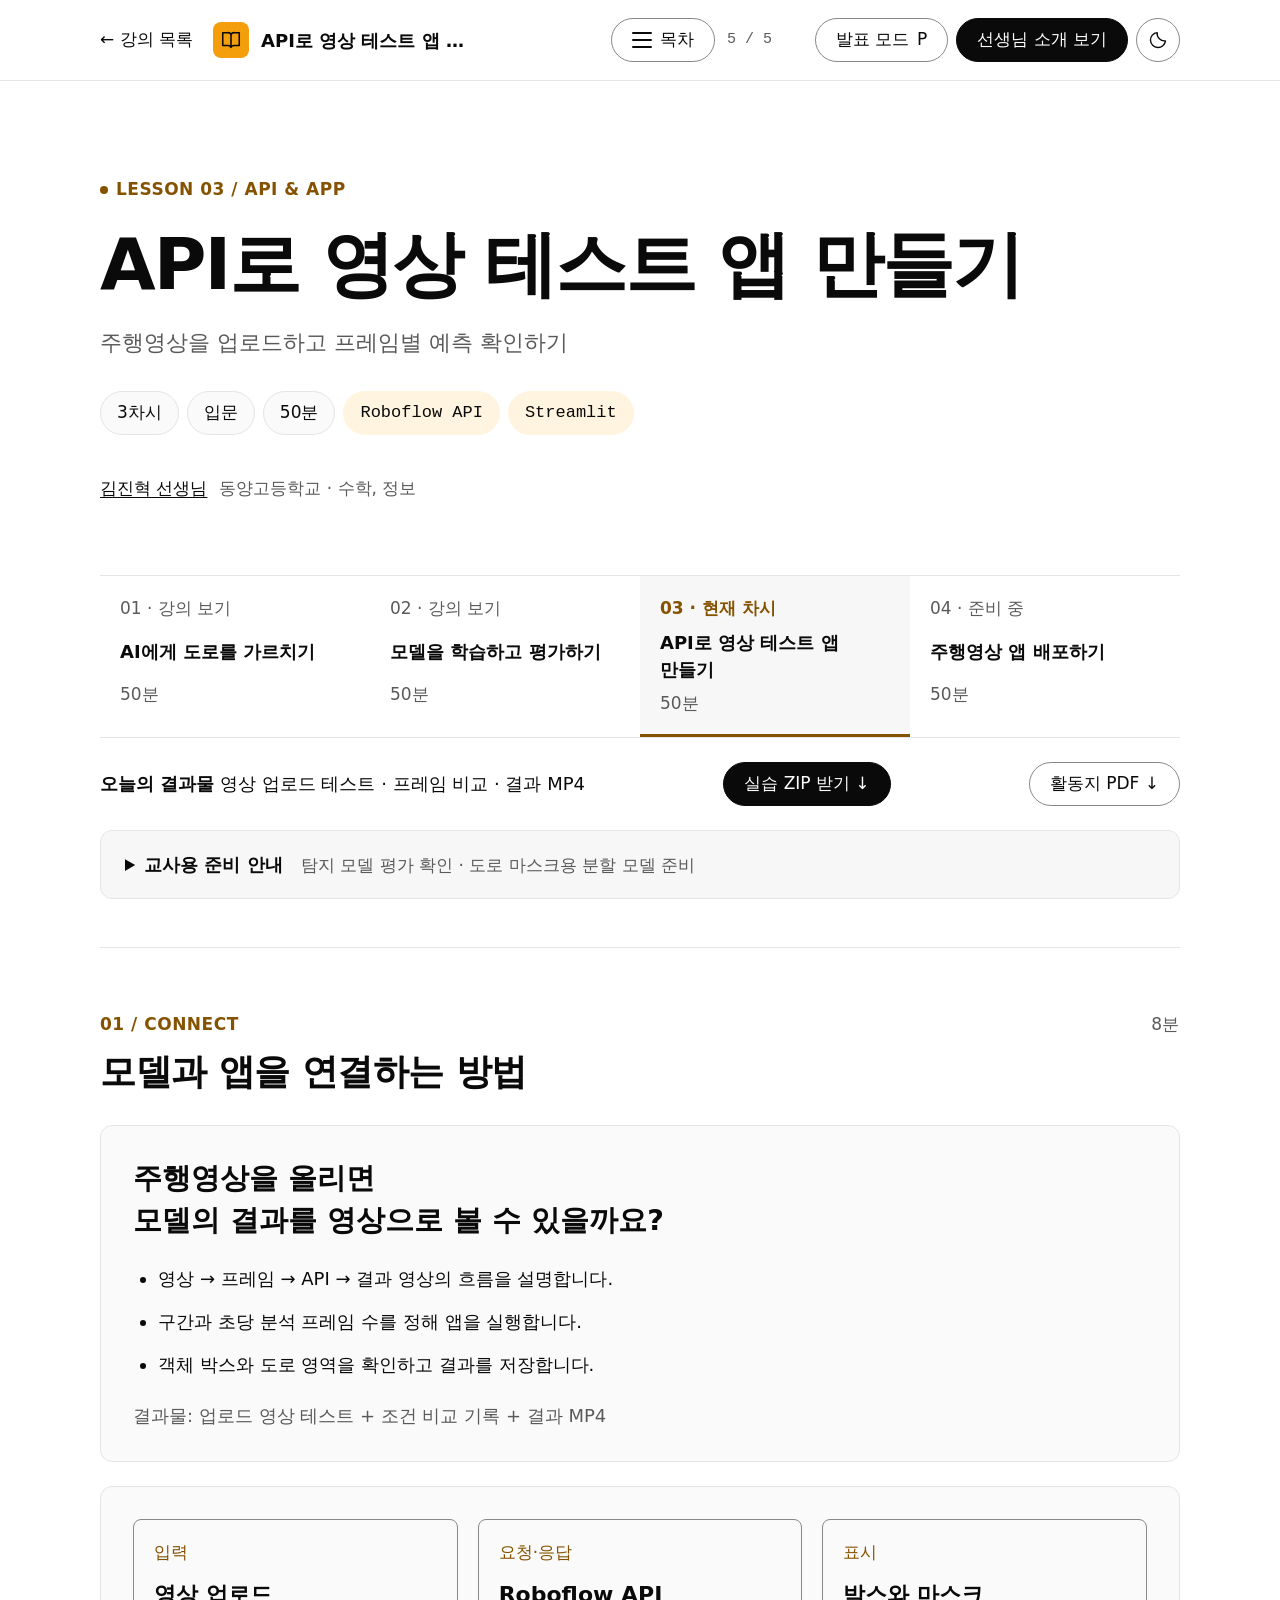
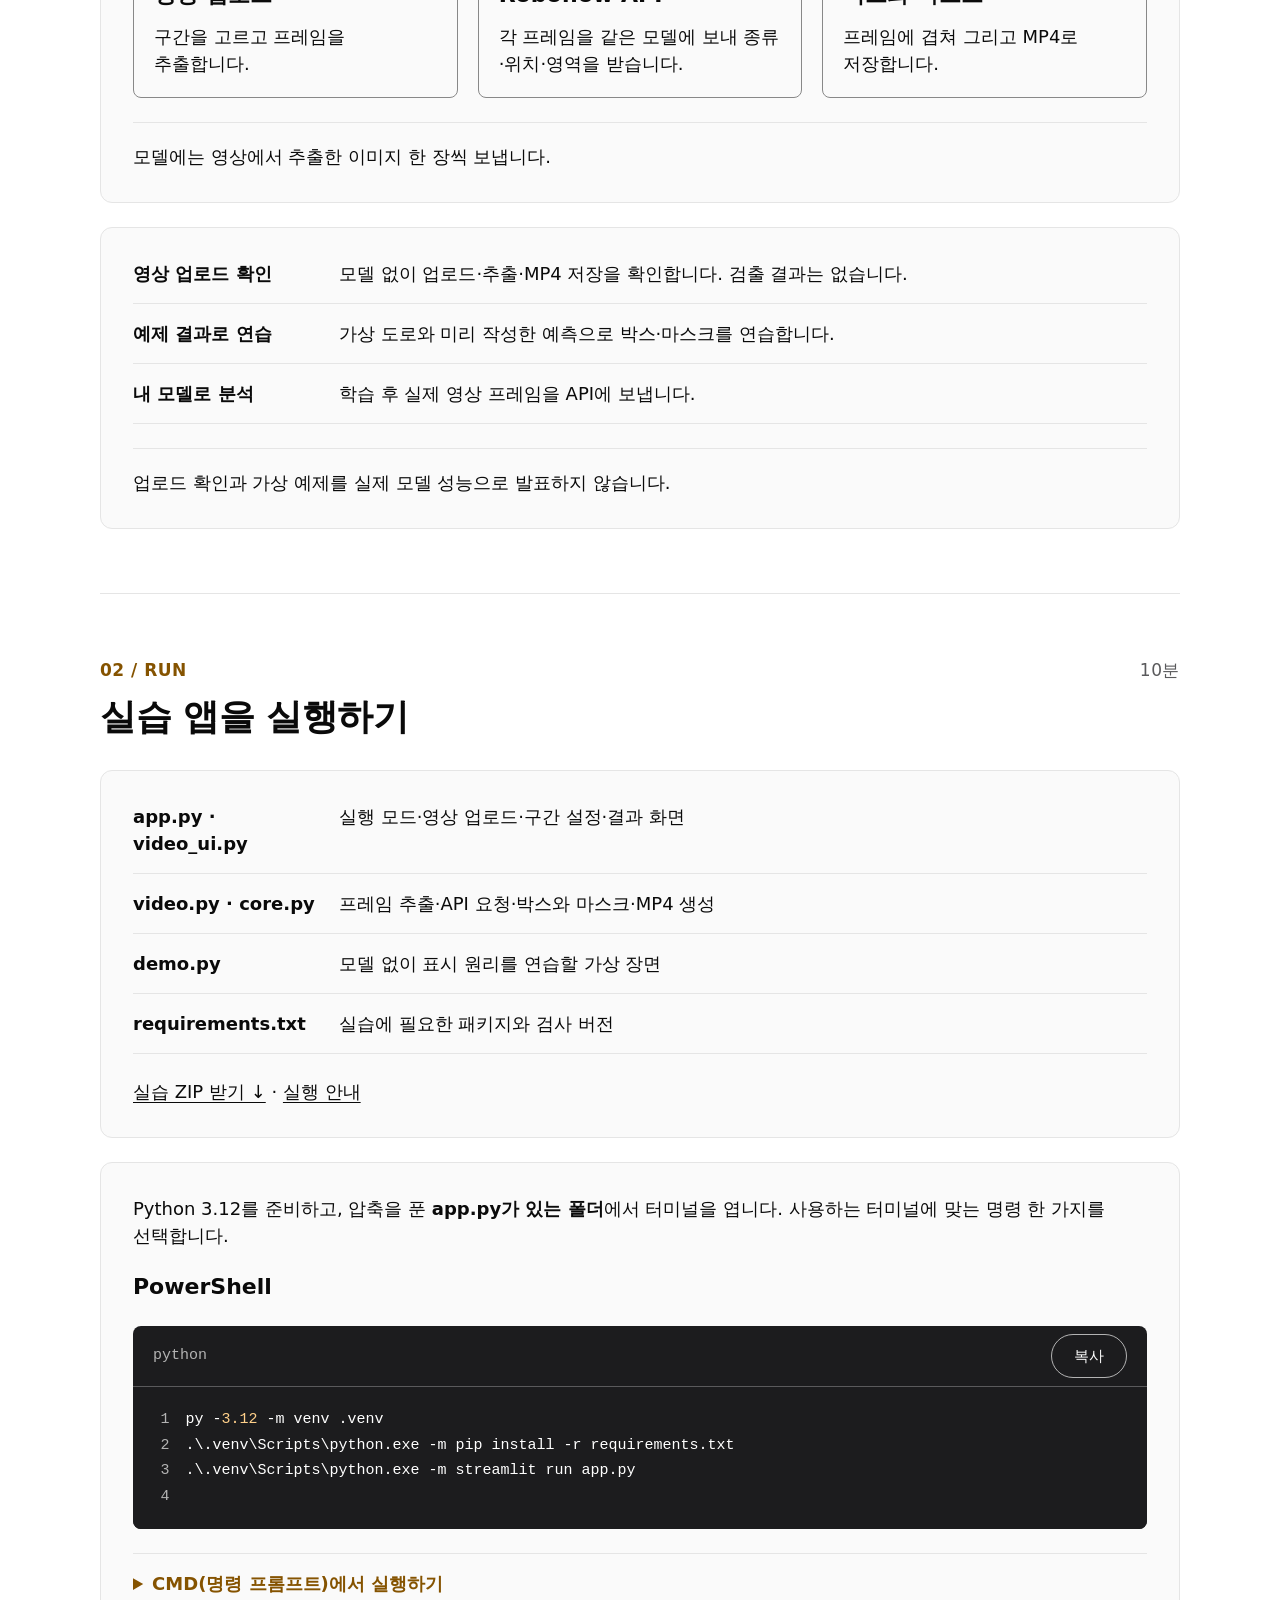
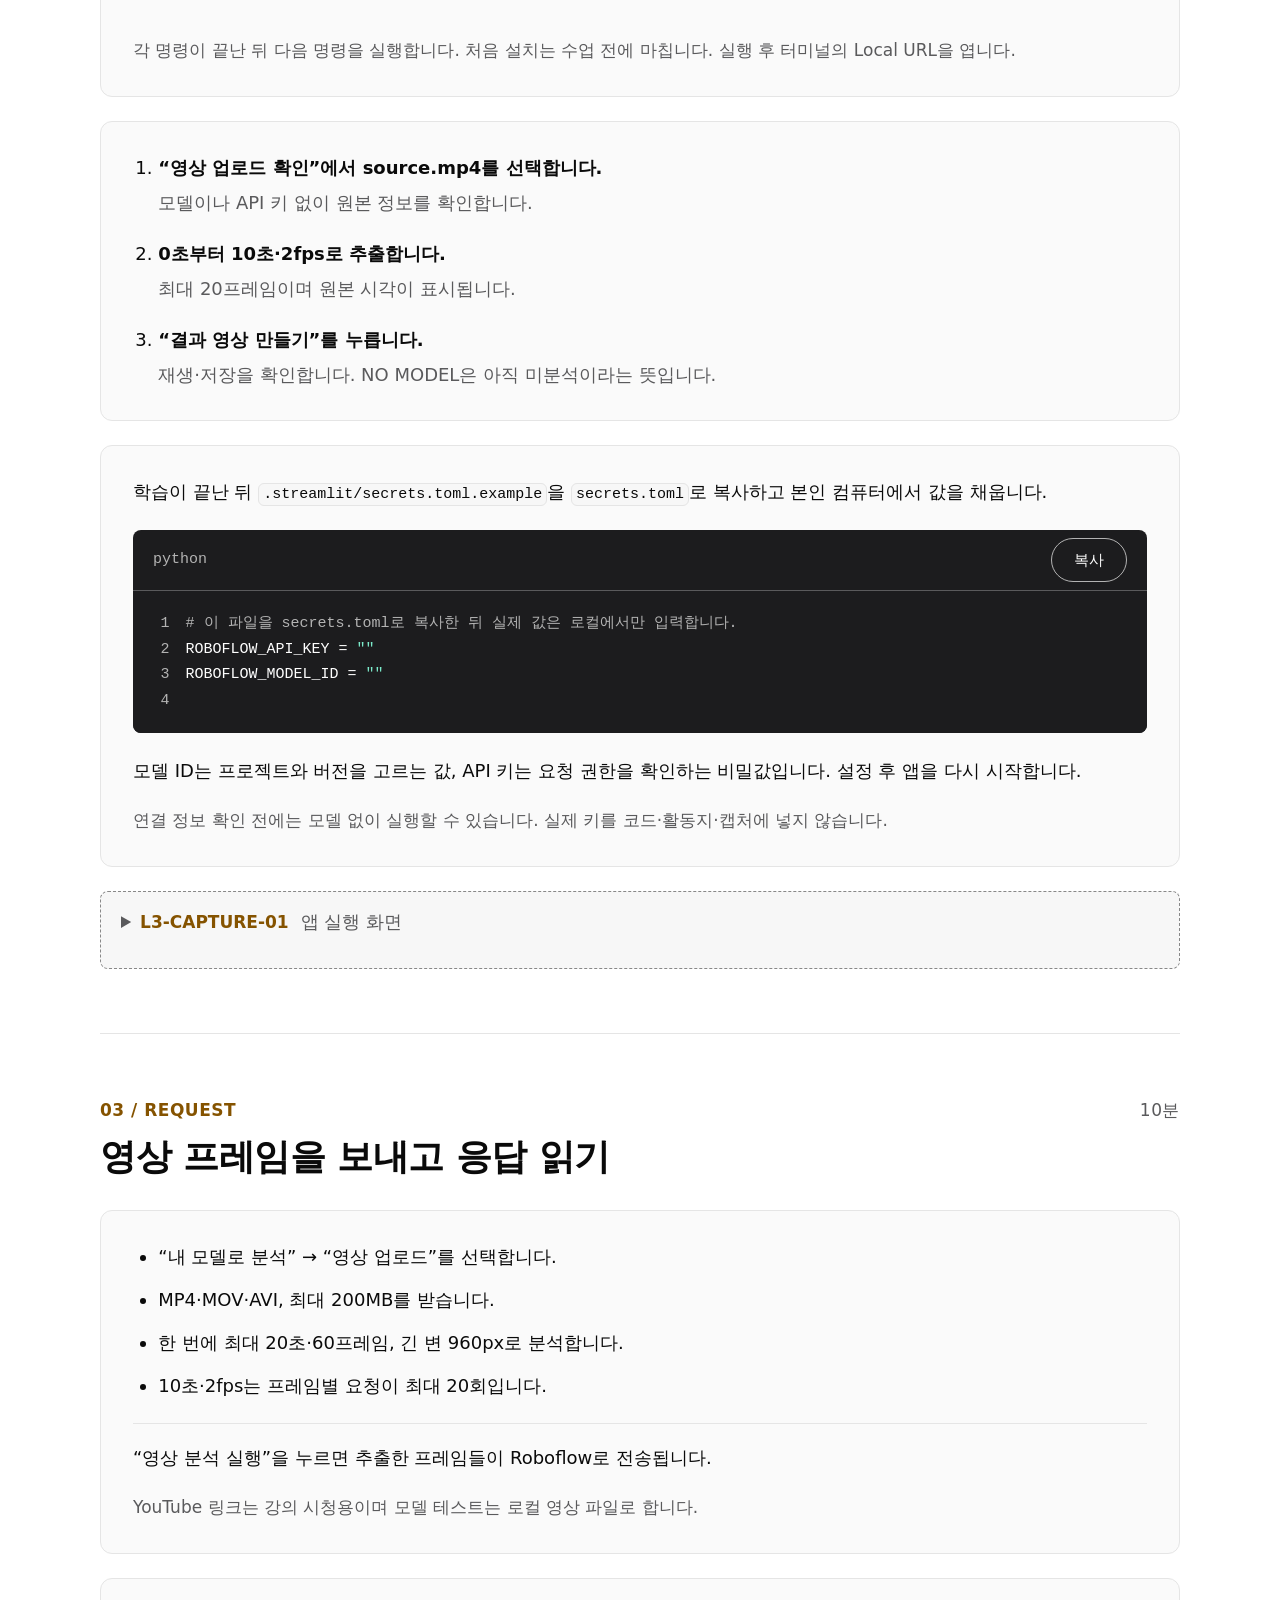
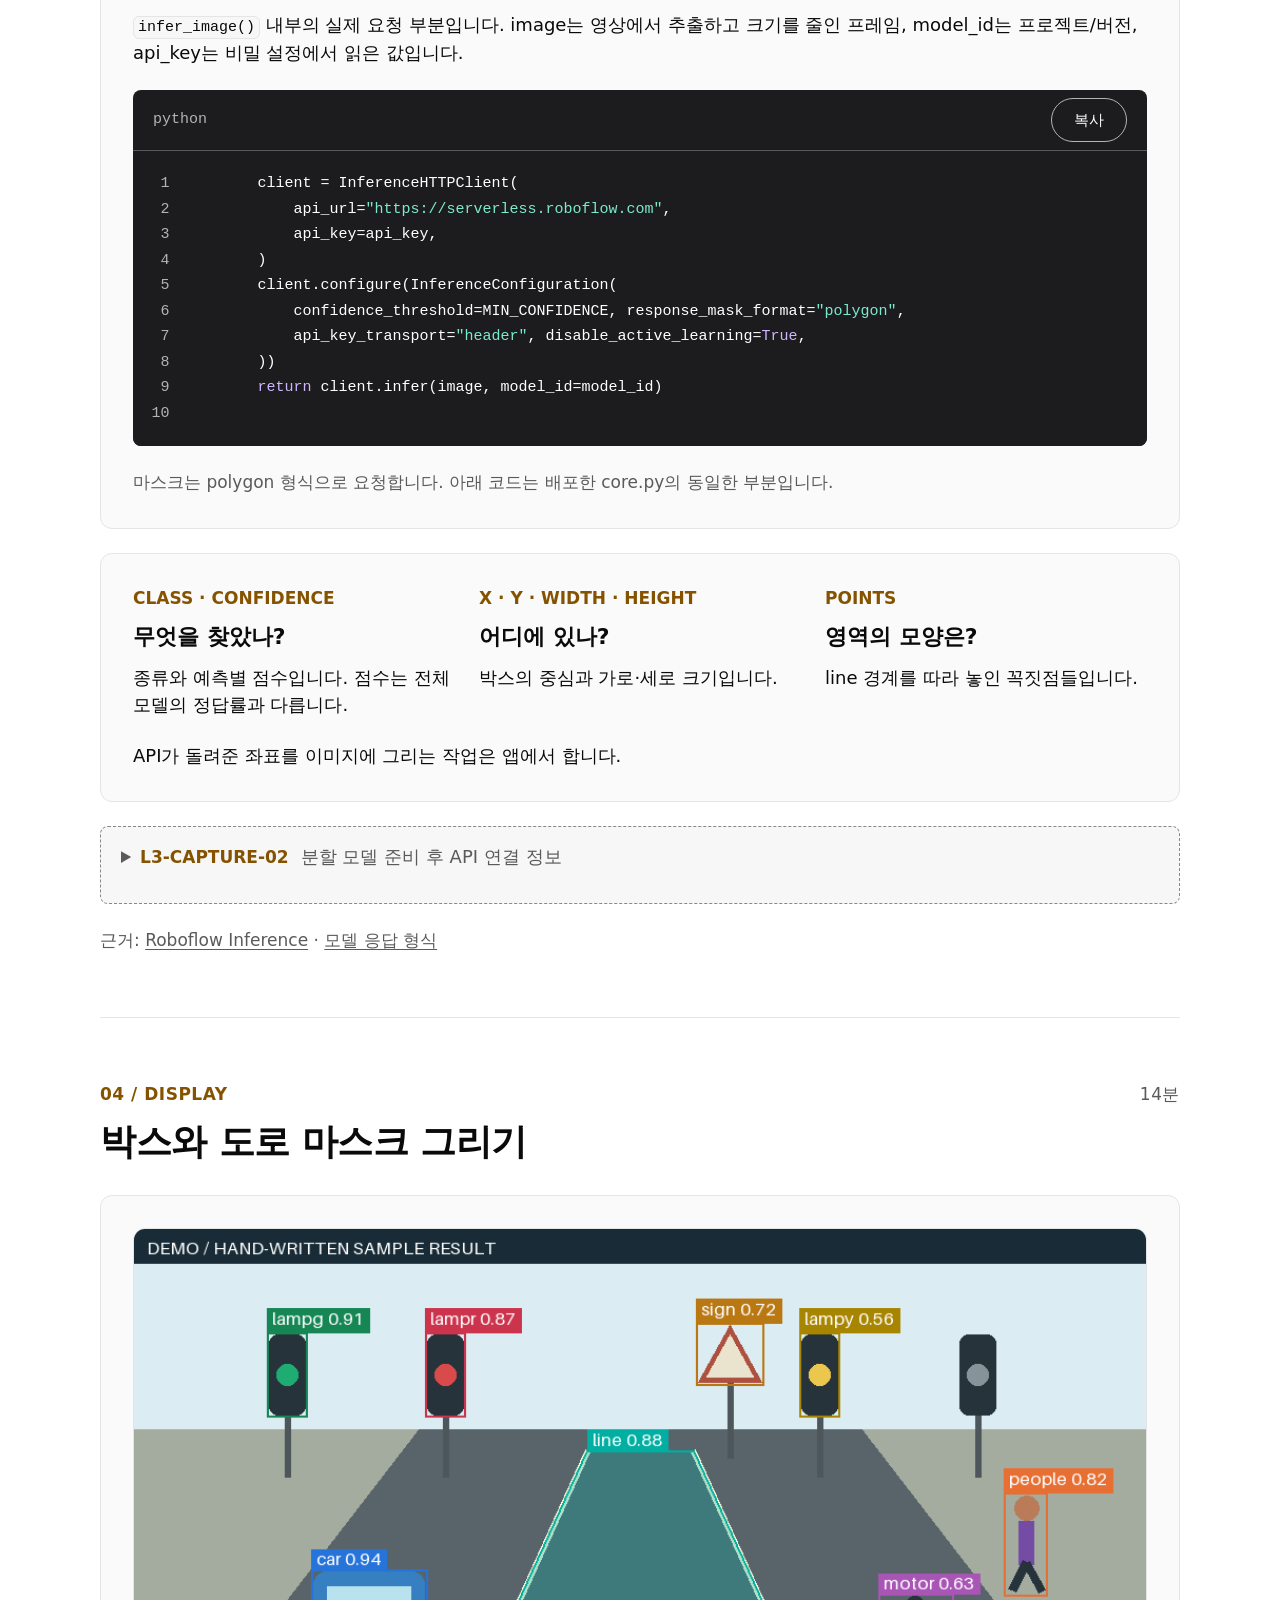
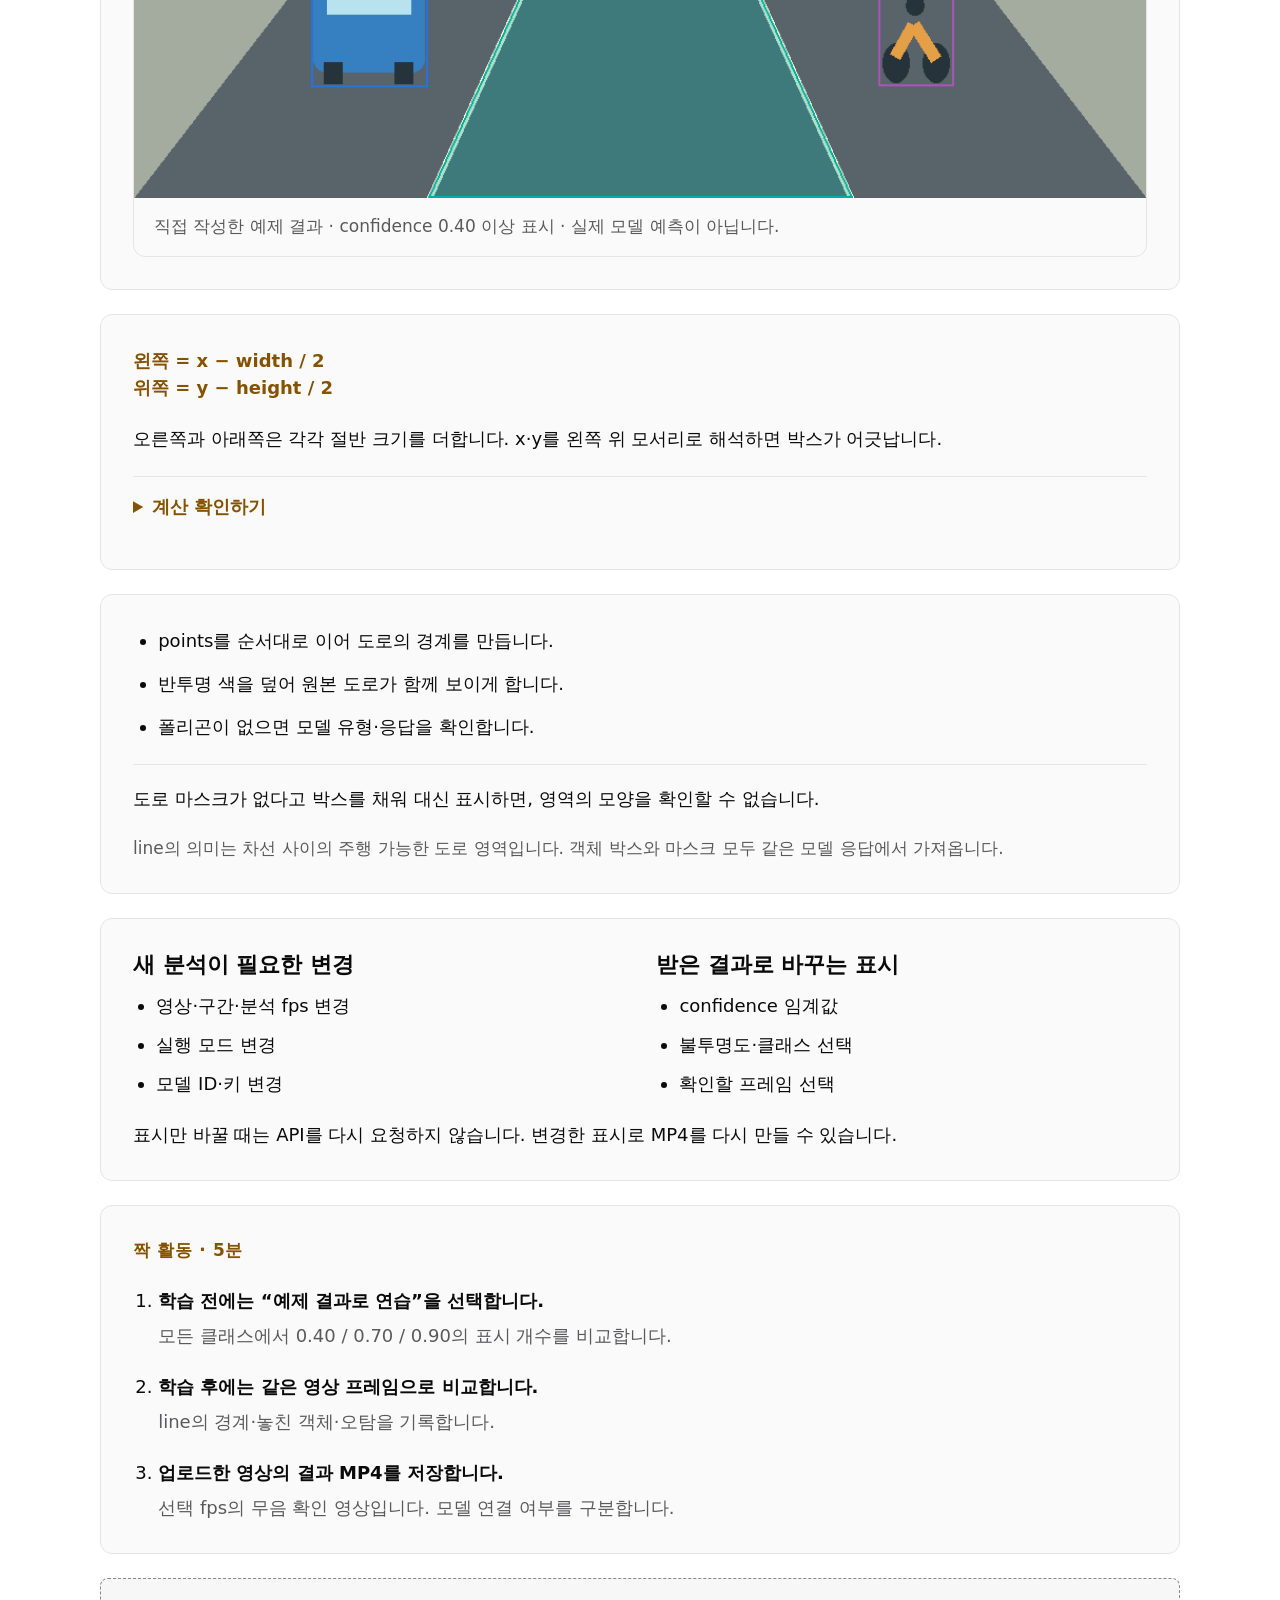
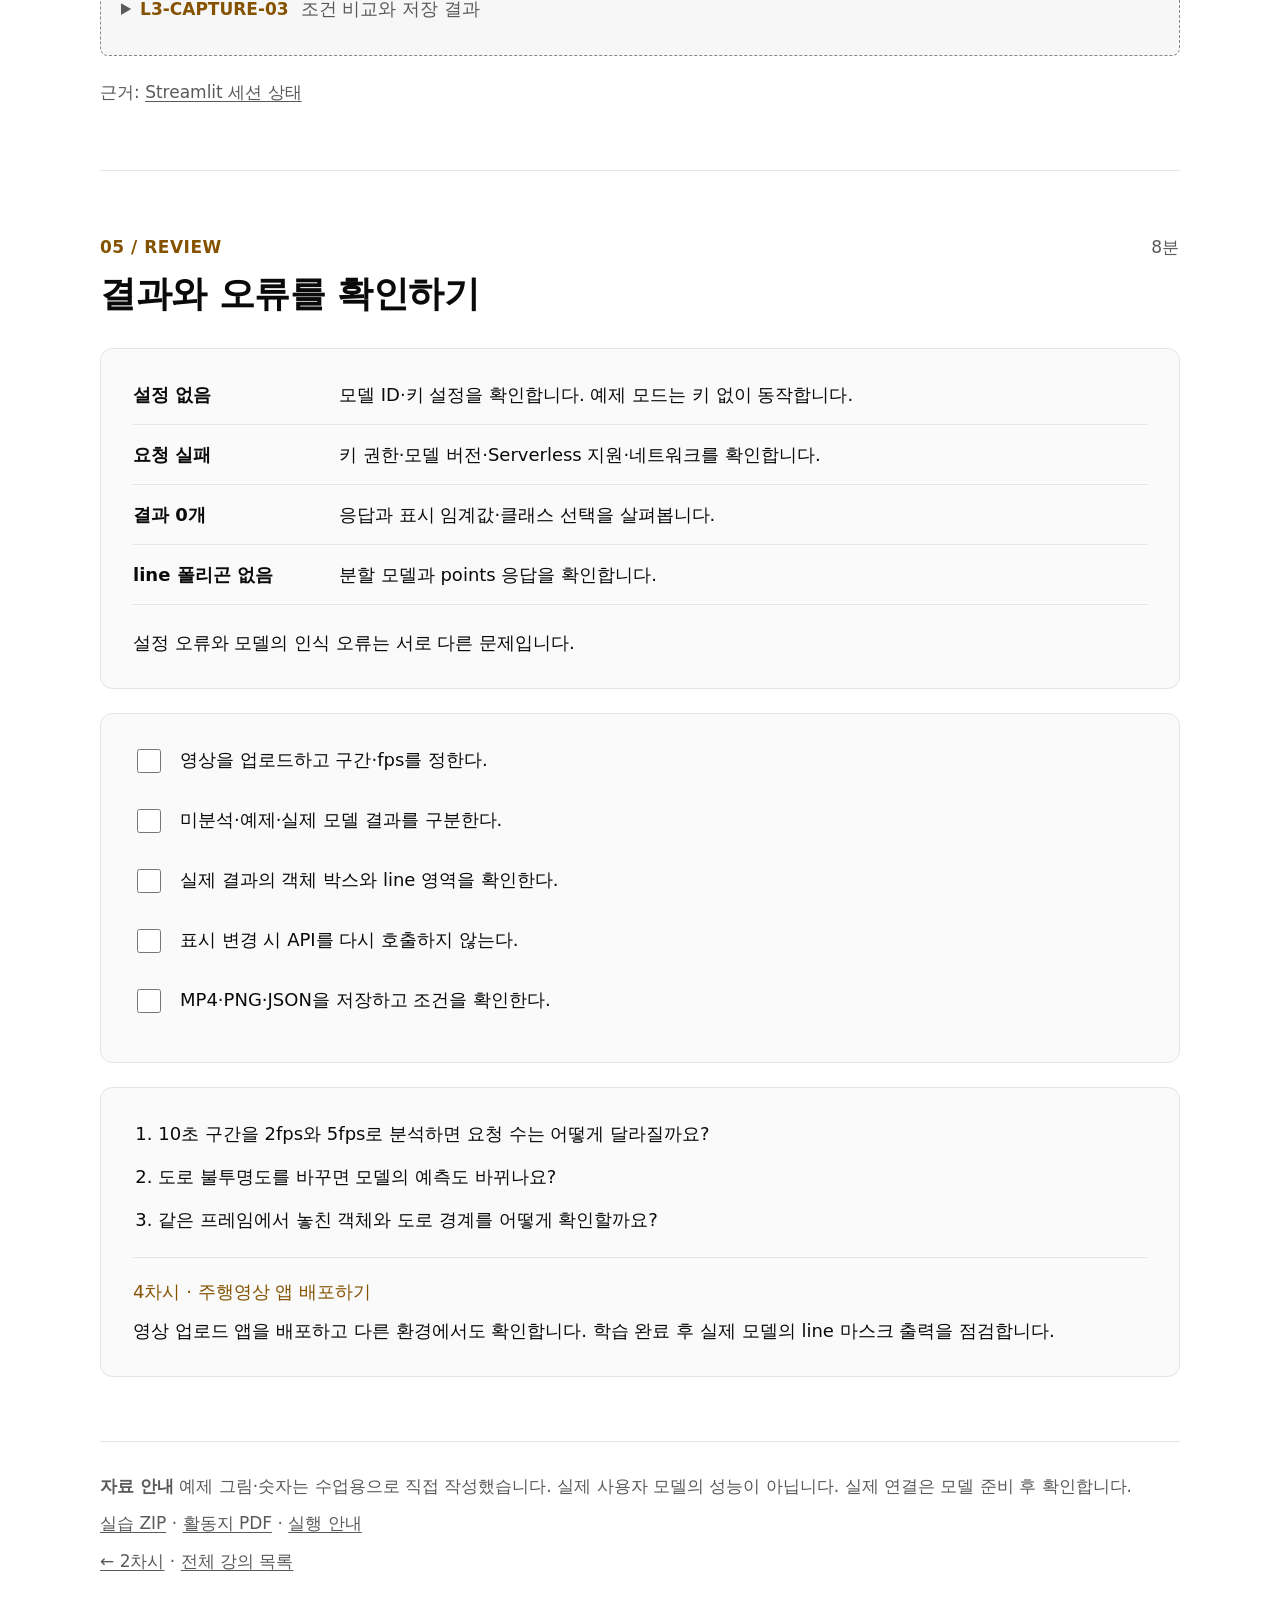
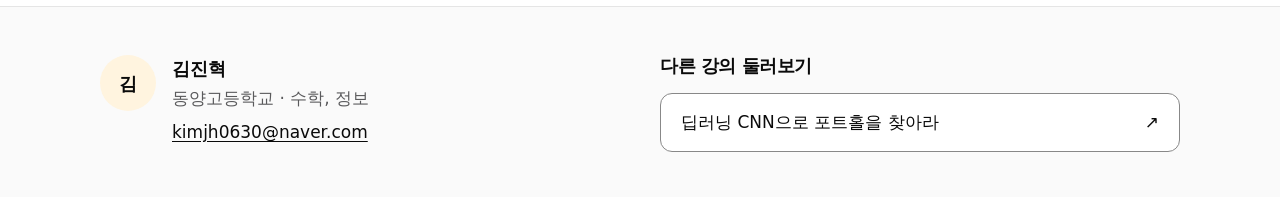
==== commit c619508c: "fix: Streamlit 표시 오류 수정 및 강의·실습 자료 업데이트" ====
--- a/api-app/index.html
+++ b/api-app/index.html
@@ -3,9 +3,9 @@
   <head>
     <meta charset="utf-8">
     <meta name="viewport" content="width=device-width, initial-scale=1">
-    <meta name="description" content="3차시 50분: Roboflow API와 Streamlit으로 이미지 분석 앱 만들기.">
+    <meta name="description" content="3차시 50분: Roboflow API와 Streamlit으로 영상을 업로드해 모델 테스트하기.">
     <meta name="color-scheme" content="light dark">
-    <title>API로 이미지 앱 만들기 · 3차시</title>
+    <title>API로 영상 테스트 앱 만들기 · 3차시</title>
     <link rel="icon" href="data:,">
     <link rel="stylesheet" href="../assets/css/tokens.css">
     <link rel="stylesheet" href="../assets/css/base.css">
@@ -80,33 +80,36 @@
 <nav class="course-path" aria-label="전체 4차시 구성">
 <a class="course-step" href="../road-perception/index.html"><span>01 · 강의 보기</span><strong>AI에게 도로를 가르치기</strong><span>50분</span></a>
 <a class="course-step" href="../model-training/index.html"><span>02 · 강의 보기</span><strong>모델을 학습하고 평가하기</strong><span>50분</span></a>
-<a class="course-step is-current" href="../api-app/index.html" aria-current="page"><span>03 · 현재 차시</span><strong>API로 이미지 앱 만들기</strong><span>50분</span></a>
-<div class="course-step" aria-disabled="true"><span>04 · 준비 중</span><strong>주행영상 앱 배포하기</strong><span>50분</span></div></nav><div class="lesson-intro"><p><strong>오늘의 결과물</strong> 이미지 분석 앱 · 표시 조건 비교 · 결과 PNG</p><a class="button button-primary" href="../files/lesson-03.zip" download>실습 ZIP 받기 ↓</a><a class="button" href="../files/lesson-03-workbook.pdf" download>활동지 PDF ↓</a></div><details class="teacher-prep" id="teacher-prep"><summary>교사용 준비 안내 <span class="prep-count">어노테이션 진행 중 · 예제 모드로 시작</span></summary><div class="prep-body"><p>Python 3.12와 패키지 설치를 수업 전에 확인합니다. 현재는 예제 모드로 앱 실행·응답 구조·표시 조건을 연습하고, 실제 모델 연결은 학습이 끝난 뒤 진행합니다.</p><p>실습 앱은 준비된 코드에서 출발합니다. 학습 결과나 실제 API 성공 화면은 아직 제공되지 않았습니다.</p><ul><li><a href="#l3-capture-01">L3-01 · 앱 실행 화면</a></li><li><a href="#l3-capture-02">L3-02 · 모델 연결 정보 (학습 후)</a></li><li><a href="#l3-capture-03">L3-03 · 조건 비교와 저장 결과</a></li></ul><a href="../docs/lesson-03-teacher-guide.md">50분 진행안</a> · <a href="../docs/lesson-03-capture-guide.md">캡처·확인 안내</a></div></details><section class="lecture-section" id="api-flow" aria-labelledby="api-flow-title" data-reveal><div class="section-heading"><p class="kicker">01 / CONNECT<span class="section-time">8분</span></p><h2 id="api-flow-title">모델과 앱을 연결하는 방법</h2></div><div class="lesson-stack">            <div class="lesson-panel" data-slide data-slide-title="오늘의 목표와 결과물">
-<p class="big-question">모델의 예측을<br>내가 쓰는 화면으로 옮길 수 있을까요?</p><ul class="learning-list"><li>이미지 → API → 예측 → 화면의 흐름을 설명합니다.</li><li>준비된 앱을 실행하고 객체 박스와 도로 영역을 표시합니다.</li><li>표시 조건을 비교하고 오류 원인을 기록합니다.</li></ul><p class="muted">결과물: 이미지 분석 앱 실행 + 조건 비교 기록 + 결과 PNG</p>
-            </div>            <div class="lesson-panel" data-slide data-slide-title="이미지 한 장이 왕복하는 길">
-<ol class="process-flow"><li><span>입력</span><strong>이미지 한 장</strong><p>Streamlit에서 파일을 선택합니다.</p></li><li><span>요청·응답</span><strong>Roboflow API</strong><p>학습한 모델이 종류·위치·영역을 반환합니다.</p></li><li><span>표시</span><strong>박스와 마스크</strong><p>앱에서 결과를 이미지에 겹쳐 그립니다.</p></li></ol><p class="prompt">학습은 모델을 만드는 과정이고, 추론은 준비된 모델로 새 이미지를 분석하는 과정입니다.</p>
-            </div>            <div class="lesson-panel" data-slide data-slide-title="지금은 예제로, 학습 후에는 내 모델로">
-<div class="two-column"><div><h3>예제 결과로 연습</h3><p>가상 도로와 미리 작성한 결과를 사용합니다. API 키·완성 모델 없이 실행할 수 있습니다.</p></div><div><h3>내 모델로 분석</h3><p>학습 완료 후 모델 ID와 키를 설정하고 이미지를 전송합니다. 현재 실제 모델 연결은 확인 전입니다.</p></div></div><p class="prompt">예제 화면의 숫자를 우리 모델의 성능으로 발표하지 않습니다.</p>
+<a class="course-step is-current" href="../api-app/index.html" aria-current="page"><span>03 · 현재 차시</span><strong>API로 영상 테스트 앱 만들기</strong><span>50분</span></a>
+<div class="course-step" aria-disabled="true"><span>04 · 준비 중</span><strong>주행영상 앱 배포하기</strong><span>50분</span></div></nav><div class="lesson-intro"><p><strong>오늘의 결과물</strong> 영상 업로드 테스트 · 프레임 비교 · 결과 MP4</p><a class="button button-primary" href="../files/lesson-03.zip" download>실습 ZIP 받기 ↓</a><a class="button" href="../files/lesson-03-workbook.pdf" download>활동지 PDF ↓</a></div><details class="teacher-prep" id="teacher-prep"><summary>교사용 준비 안내 <span class="prep-count">탐지 모델 평가 확인 · 도로 마스크용 분할 모델 준비</span></summary><div class="prep-body"><p>Python 3.12와 패키지 설치를 수업 전에 확인합니다. 201장 어노테이션과 RF-DETR Object Detection (Small) v1 학습·평가를 캡처로 확인했습니다. 현재 모델은 박스를 출력하므로 line 도로 마스크를 위해 Instance Segmentation 모델을 준비합니다.</p><p>영상 업로드 확인·예제 모드는 바로 사용할 수 있습니다. 실제 연결에는 Deploy Model의 요청 코드와 지원 방식 확인이 필요합니다. 모델 표시 이름에서 API ID를 추정하지 않습니다. <a href="../docs/training-capture-review.md">12장 검토와 다음 확인</a></p><ul><li><a href="#l3-capture-01">L3-01 · 앱 실행 화면</a></li><li><a href="#l3-capture-02">L3-02 · 모델 연결 정보</a></li><li><a href="#l3-capture-03">L3-03 · 조건 비교와 저장 결과</a></li></ul><a href="../docs/lesson-03-teacher-guide.md">50분 진행안</a> · <a href="../docs/lesson-03-capture-guide.md">캡처·확인 안내</a></div></details><section class="lecture-section" id="api-flow" aria-labelledby="api-flow-title" data-reveal><div class="section-heading"><p class="kicker">01 / CONNECT<span class="section-time">8분</span></p><h2 id="api-flow-title">모델과 앱을 연결하는 방법</h2></div><div class="lesson-stack">            <div class="lesson-panel" data-slide data-slide-title="오늘의 목표와 결과물">
+<p class="big-question">주행영상을 올리면<br>모델의 결과를 영상으로 볼 수 있을까요?</p><ul class="learning-list"><li>영상 → 프레임 → API → 결과 영상의 흐름을 설명합니다.</li><li>구간과 초당 분석 프레임 수를 정해 앱을 실행합니다.</li><li>객체 박스와 도로 영역을 확인하고 결과를 저장합니다.</li></ul><p class="muted">결과물: 업로드 영상 테스트 + 조건 비교 기록 + 결과 MP4</p>
+            </div>            <div class="lesson-panel" data-slide data-slide-title="영상이 결과 영상으로 바뀌는 길">
+<ol class="process-flow"><li><span>입력</span><strong>영상 업로드</strong><p>구간을 고르고 프레임을 추출합니다.</p></li><li><span>요청·응답</span><strong>Roboflow API</strong><p>각 프레임을 같은 모델에 보내 종류·위치·영역을 받습니다.</p></li><li><span>표시</span><strong>박스와 마스크</strong><p>프레임에 겹쳐 그리고 MP4로 저장합니다.</p></li></ol><p class="prompt">모델에는 영상에서 추출한 이미지 한 장씩 보냅니다.</p>
+            </div>            <div class="lesson-panel" data-slide data-slide-title="학습 전과 후의 실행 모드">
+<ul class="rule-list"><li><strong>영상 업로드 확인</strong><span>모델 없이 업로드·추출·MP4 저장을 확인합니다. 검출 결과는 없습니다.</span></li><li><strong>예제 결과로 연습</strong><span>가상 도로와 미리 작성한 예측으로 박스·마스크를 연습합니다.</span></li><li><strong>내 모델로 분석</strong><span>학습 후 실제 영상 프레임을 API에 보냅니다.</span></li></ul><p class="prompt">업로드 확인과 가상 예제를 실제 모델 성능으로 발표하지 않습니다.</p>
             </div></div></section>
 <section class="lecture-section" id="local-app" aria-labelledby="local-app-title" data-reveal><div class="section-heading"><p class="kicker">02 / RUN<span class="section-time">10분</span></p><h2 id="local-app-title">실습 앱을 실행하기</h2></div><div class="lesson-stack">            <div class="lesson-panel" data-slide data-slide-title="실습 폴더의 역할">
-<ul class="rule-list"><li><strong>app.py</strong><span>이미지 선택·분석 버튼·표시 설정·결과 저장</span></li><li><strong>core.py</strong><span>입력 보정·API 요청·좌표 확인·박스와 마스크 그리기</span></li><li><strong>demo.py</strong><span>모델 없이 연습할 가상 장면과 수업용 결과</span></li><li><strong>requirements.txt</strong><span>실습에 필요한 패키지와 검사에 사용한 버전</span></li></ul><p><a href="../files/lesson-03.zip" download>실습 ZIP 받기 ↓</a> · <a href="../files/lesson-03/README.md">실행 안내</a></p>
+<ul class="rule-list"><li><strong>app.py · video_ui.py</strong><span>실행 모드·영상 업로드·구간 설정·결과 화면</span></li><li><strong>video.py · core.py</strong><span>프레임 추출·API 요청·박스와 마스크·MP4 생성</span></li><li><strong>demo.py</strong><span>모델 없이 표시 원리를 연습할 가상 장면</span></li><li><strong>requirements.txt</strong><span>실습에 필요한 패키지와 검사 버전</span></li></ul><p><a href="../files/lesson-03.zip" download>실습 ZIP 받기 ↓</a> · <a href="../files/lesson-03/README.md">실행 안내</a></p>
             </div>            <div class="lesson-panel" data-slide data-slide-title="실습 · 세 명령으로 시작하기">
-<p>Python 3.12를 준비하고, 압축을 푼 <strong>app.py가 있는 폴더</strong>에서 PowerShell을 엽니다.</p><pre data-code data-source="../files/lesson-03/run-local.txt" data-source-lines="1-3"><code>py -3.12 -m venv .venv
+<p>Python 3.12를 준비하고, 압축을 푼 <strong>app.py가 있는 폴더</strong>에서 터미널을 엽니다. 사용하는 터미널에 맞는 명령 한 가지를 선택합니다.</p><h3>PowerShell</h3><pre data-code data-source="../files/lesson-03/run-local.txt" data-source-lines="1-3"><code>py -3.12 -m venv .venv
 .\.venv\Scripts\python.exe -m pip install -r requirements.txt
 .\.venv\Scripts\python.exe -m streamlit run app.py
-</code></pre><p class="note-meta">각 명령이 끝난 뒤 다음 명령을 실행합니다. 처음 설치는 수업 전에 마칩니다. 실행 후 터미널의 Local URL을 엽니다.</p>
-            </div>            <div class="lesson-panel" data-slide data-slide-title="첫 화면에서 예제 결과 보기">
-<ol class="numbered-steps"><li><strong>실행 모드를 확인합니다.</strong><p>기본값은 “예제 결과로 연습”입니다.</p></li><li><strong>“예제 결과 보기”를 누릅니다.</strong><p>입력 이미지와 결과를 비교합니다. DEMO 문구가 표시됩니다.</p></li><li><strong>도로 영역과 표지판을 찾습니다.</strong><p>line은 반투명 영역, sign 등 일반 객체는 박스입니다.</p></li></ol>
+</code></pre><details class="answer"><summary>CMD(명령 프롬프트)에서 실행하기</summary><pre data-code data-source="../files/lesson-03/run-local-cmd.txt" data-source-lines="1-3"><code>py -3.12 -m venv .venv
+.venv\Scripts\python.exe -m pip install -r requirements.txt
+.venv\Scripts\python.exe -m streamlit run app.py
+</code></pre></details><p class="note-meta">각 명령이 끝난 뒤 다음 명령을 실행합니다. 처음 설치는 수업 전에 마칩니다. 실행 후 터미널의 Local URL을 엽니다.</p>
+            </div>            <div class="lesson-panel" data-slide data-slide-title="첫 화면에서 영상 업로드 확인">
+<ol class="numbered-steps"><li><strong>“영상 업로드 확인”에서 source.mp4를 선택합니다.</strong><p>모델이나 API 키 없이 원본 정보를 확인합니다.</p></li><li><strong>0초부터 10초·2fps로 추출합니다.</strong><p>최대 20프레임이며 원본 시각이 표시됩니다.</p></li><li><strong>“결과 영상 만들기”를 누릅니다.</strong><p>재생·저장을 확인합니다. NO MODEL은 아직 미분석이라는 뜻입니다.</p></li></ol>
             </div>            <div class="lesson-panel" data-slide data-slide-title="실제 모델을 연결할 때의 설정">
 <p>학습이 끝난 뒤 <code>.streamlit/secrets.toml.example</code>을 <code>secrets.toml</code>로 복사하고 본인 컴퓨터에서 값을 채웁니다.</p><pre data-code data-source="../files/lesson-03/.streamlit/secrets.toml.example" data-source-lines="1-3"><code># 이 파일을 secrets.toml로 복사한 뒤 실제 값은 로컬에서만 입력합니다.
 ROBOFLOW_API_KEY = &quot;&quot;
 ROBOFLOW_MODEL_ID = &quot;&quot;
-</code></pre><p>모델 ID는 프로젝트와 버전을 고르는 값, API 키는 요청 권한을 확인하는 비밀값입니다. 설정 후 앱을 다시 시작합니다.</p><p class="note-meta">현재는 예제 모드로 진행합니다. 실제 키를 코드·활동지·캡처에 넣지 않습니다.</p>
-            </div><details class="capture-note" id="l3-capture-01"><summary><span class="capture-id">L3-CAPTURE-01</span>앱 실행 화면</summary><p>예제 모드 이름·DEMO 안내·입력 이미지·실행 버튼이 보이는 화면입니다. 앱을 실행한 뒤 저장하면 됩니다.</p><p class="note-meta"><a href="../docs/lesson-03-capture-guide.md">파일명과 확인 항목</a></p></details></div></section>
-<section class="lecture-section" id="image-inference" aria-labelledby="image-inference-title" data-reveal><div class="section-heading"><p class="kicker">03 / REQUEST<span class="section-time">10분</span></p><h2 id="image-inference-title">이미지를 보내고 응답 읽기</h2></div><div class="lesson-stack">            <div class="lesson-panel" data-slide data-slide-title="실제 모드의 이미지 입력">
-<ul class="learning-list"><li>JPG·PNG·WebP 한 장, 10MB·1,600만 화소 이하를 받습니다.</li><li>방향을 보정하고 긴 변을 최대 1,600px로 줄입니다.</li><li>“분석 실행”을 누르면 처리한 이미지가 Roboflow로 전송됩니다.</li></ul><p class="prompt">화면에 그릴 좌표도 API에 보낸 이미지 크기를 기준으로 맞춰야 합니다.</p><p class="note-meta">우리 모델이 준비되기 전에는 예제 결과로 응답의 구조를 읽습니다.</p>
+</code></pre><p>모델 ID는 프로젝트와 버전을 고르는 값, API 키는 요청 권한을 확인하는 비밀값입니다. 설정 후 앱을 다시 시작합니다.</p><p class="note-meta">연결 정보 확인 전에는 모델 없이 실행할 수 있습니다. 실제 키를 코드·활동지·캡처에 넣지 않습니다.</p>
+            </div><details class="capture-note" id="l3-capture-01"><summary><span class="capture-id">L3-CAPTURE-01</span>앱 실행 화면</summary><p>영상 업로드 확인 모드·파일명·원본 길이·구간·fps·추출 프레임이 보이는 화면을 저장합니다. NO MODEL 표시를 확인합니다.</p><p class="note-meta"><a href="../docs/lesson-03-capture-guide.md">파일명과 확인 항목</a></p></details></div></section>
+<section class="lecture-section" id="image-inference" aria-labelledby="image-inference-title" data-reveal><div class="section-heading"><p class="kicker">03 / REQUEST<span class="section-time">10분</span></p><h2 id="image-inference-title">영상 프레임을 보내고 응답 읽기</h2></div><div class="lesson-stack">            <div class="lesson-panel" data-slide data-slide-title="실제 모드의 영상 입력">
+<ul class="learning-list"><li>“내 모델로 분석” → “영상 업로드”를 선택합니다.</li><li>MP4·MOV·AVI, 최대 200MB를 받습니다.</li><li>한 번에 최대 20초·60프레임, 긴 변 960px로 분석합니다.</li><li>10초·2fps는 프레임별 요청이 최대 20회입니다.</li></ul><p class="prompt">“영상 분석 실행”을 누르면 추출한 프레임들이 Roboflow로 전송됩니다.</p><p class="note-meta">YouTube 링크는 강의 시청용이며 모델 테스트는 로컬 영상 파일로 합니다.</p>
             </div>            <div class="lesson-panel" data-slide data-slide-title="핵심 코드 · 단일 모델에 요청하기">
-<p><code>infer_image()</code> 내부의 실제 요청 부분입니다. image는 처리한 이미지, model_id는 프로젝트/버전, api_key는 비밀 설정에서 읽은 값입니다.</p><pre data-code data-source="../files/lesson-03/core.py" data-source-lines="81-89"><code>        client = InferenceHTTPClient(
+<p><code>infer_image()</code> 내부의 실제 요청 부분입니다. image는 영상에서 추출하고 크기를 줄인 프레임, model_id는 프로젝트/버전, api_key는 비밀 설정에서 읽은 값입니다.</p><pre data-code data-source="../files/lesson-03/core.py" data-source-lines="81-89"><code>        client = InferenceHTTPClient(
             api_url=&quot;https://serverless.roboflow.com&quot;,
             api_key=api_key,
         )
@@ -118,7 +121,7 @@
 </code></pre><p class="note-meta">마스크는 polygon 형식으로 요청합니다. 아래 코드는 배포한 core.py의 동일한 부분입니다.</p>
             </div>            <div class="lesson-panel" data-slide data-slide-title="응답은 그림이 아니라 값입니다">
 <div class="concept-grid"><article><p class="eyebrow">CLASS · CONFIDENCE</p><h3>무엇을 찾았나?</h3><p>종류와 예측별 점수입니다. 점수는 전체 모델의 정답률과 다릅니다.</p></article><article><p class="eyebrow">X · Y · WIDTH · HEIGHT</p><h3>어디에 있나?</h3><p>박스의 중심과 가로·세로 크기입니다.</p></article><article><p class="eyebrow">POINTS</p><h3>영역의 모양은?</h3><p>line 경계를 따라 놓인 꼭짓점들입니다.</p></article></div><p>API가 돌려준 좌표를 이미지에 그리는 작업은 앱에서 합니다.</p>
-            </div><details class="capture-note" id="l3-capture-02"><summary><span class="capture-id">L3-CAPTURE-02</span>실제 모델 설정 확인 · 학습 후</summary><p>모델 ID·Instance Segmentation 유형·Deploy의 Serverless 지원 안내를 확인합니다. API 키는 캡처하지 않습니다. 현재 어노테이션 중에는 이 화면을 준비하지 않아도 됩니다.</p><p class="note-meta"><a href="../docs/lesson-03-capture-guide.md">파일명과 확인 항목</a></p></details><p class="note-meta">근거: <a href="https://inference.roboflow.com/quickstart/roboflow_ecosystem/" target="_blank" rel="noopener noreferrer">Roboflow Inference</a> · <a href="https://github.com/roboflow/computer-vision-skills/blob/main/skills/roboflow-api-reference/inference.md" target="_blank" rel="noopener noreferrer">모델 응답 형식</a></p></div></section>
+            </div><details class="capture-note" id="l3-capture-02"><summary><span class="capture-id">L3-CAPTURE-02</span>분할 모델 준비 후 API 연결 정보</summary><p>현재 탐지 모델의 유형과 평가 화면은 확인했습니다. 도로 마스크용 분할 모델을 준비한 뒤 Deploy Model의 실제 model_id·요청 코드·Serverless 지원 안내를 확인합니다. API 키는 캡처하지 않습니다.</p><p>기존 탐지 모델을 먼저 시험하는 경우에도 실제 요청 코드를 확인하며, 이 모델에서는 line 마스크가 나오지 않는다는 점을 구분합니다.</p><p class="note-meta"><a href="../docs/lesson-03-capture-guide.md">파일명과 확인 항목</a></p></details><p class="note-meta">근거: <a href="https://inference.roboflow.com/quickstart/roboflow_ecosystem/" target="_blank" rel="noopener noreferrer">Roboflow Inference</a> · <a href="https://github.com/roboflow/computer-vision-skills/blob/main/skills/roboflow-api-reference/inference.md" target="_blank" rel="noopener noreferrer">모델 응답 형식</a></p></div></section>
 <section class="lecture-section" id="result-rendering" aria-labelledby="result-rendering-title" data-reveal><div class="section-heading"><p class="kicker">04 / DISPLAY<span class="section-time">14분</span></p><h2 id="result-rendering-title">박스와 도로 마스크 그리기</h2></div><div class="lesson-stack">            <div class="lesson-panel" data-slide data-slide-title="예제 결과 · 하나의 응답, 두 가지 표시">
 <figure class="media-figure"><a href="../assets/img/lesson-03/demo-result.png" target="_blank" rel="noopener noreferrer"><img src="../assets/img/lesson-03/demo-result.png" alt="DEMO 표시가 있는 가상 도로. 자동차·신호등·표지판·사람·오토바이는 박스, 중앙 도로는 반투명 청록 영역으로 표시한 수업용 예제" width="960" height="540" loading="lazy"></a><figcaption>직접 작성한 예제 결과 · confidence 0.40 이상 표시 · 실제 모델 예측이 아닙니다.</figcaption></figure>
             </div>            <div class="lesson-panel" data-slide data-slide-title="박스는 중심에서 모서리로">
@@ -126,16 +129,16 @@
             </div>            <div class="lesson-panel" data-slide data-slide-title="line은 꼭짓점을 연결해 채웁니다">
 <ul class="learning-list"><li>points를 순서대로 이어 도로의 경계를 만듭니다.</li><li>반투명 색을 덮어 원본 도로가 함께 보이게 합니다.</li><li>폴리곤이 없으면 모델 유형·응답을 확인합니다.</li></ul><p class="prompt">도로 마스크가 없다고 박스를 채워 대신 표시하면, 영역의 모양을 확인할 수 없습니다.</p><p class="note-meta">line의 의미는 차선 사이의 주행 가능한 도로 영역입니다. 객체 박스와 마스크 모두 같은 모델 응답에서 가져옵니다.</p>
             </div>            <div class="lesson-panel" data-slide data-slide-title="표시를 바꿀 때마다 다시 호출할까요?">
-<div class="two-column"><div><h3>새 분석이 필요한 변경</h3><ul><li>입력 이미지 변경</li><li>예제 / 실제 모드 변경</li><li>모델 ID·키 변경</li></ul></div><div><h3>받은 결과로 바꿀 수 있는 표시</h3><ul><li>confidence 임계값</li><li>도로 영역의 불투명도</li><li>표시할 클래스 선택</li></ul></div></div><p>이 앱은 결과를 세션에 보관합니다. 표시만 바꿀 때는 API를 다시 요청하지 않습니다.</p>
-            </div>            <div class="lesson-panel" data-slide data-slide-title="실습 · 세 조건을 비교하기">
-<p class="eyebrow">짝 활동 · 5분</p><ol class="numbered-steps"><li><strong>예제에서 모든 클래스를 선택합니다.</strong><p>표시 임계값 0.40 / 0.70 / 0.90의 객체·도로 영역 개수를 활동지에 기록합니다.</p></li><li><strong>line만 선택하고 불투명도를 바꿉니다.</strong><p>모델의 점수가 바뀌는지, 표시만 바뀌는지 구분합니다.</p></li><li><strong>결과 PNG를 저장합니다.</strong><p>예제임을 알리는 DEMO 문구와 적용 조건을 함께 확인합니다.</p></li></ol>
-            </div><details class="capture-note" id="l3-capture-03"><summary><span class="capture-id">L3-CAPTURE-03</span>조건 비교와 저장 결과</summary><p>같은 예제 이미지에서 0.40과 0.90의 결과를 각각 저장합니다. 선택 클래스·임계값·DEMO 안내가 보이면 됩니다. 실제 모델 결과와 구분합니다.</p><p class="note-meta"><a href="../docs/lesson-03-capture-guide.md">파일명과 확인 항목</a></p></details><p class="note-meta">근거: <a href="https://docs.streamlit.io/develop/api-reference/caching-and-state/st.session_state" target="_blank" rel="noopener noreferrer">Streamlit 세션 상태</a></p></div></section>
+<div class="two-column"><div><h3>새 분석이 필요한 변경</h3><ul><li>영상·구간·분석 fps 변경</li><li>실행 모드 변경</li><li>모델 ID·키 변경</li></ul></div><div><h3>받은 결과로 바꾸는 표시</h3><ul><li>confidence 임계값</li><li>불투명도·클래스 선택</li><li>확인할 프레임 선택</li></ul></div></div><p>표시만 바꿀 때는 API를 다시 요청하지 않습니다. 변경한 표시로 MP4를 다시 만들 수 있습니다.</p>
+            </div>            <div class="lesson-panel" data-slide data-slide-title="실습 · 프레임 비교와 영상 저장">
+<p class="eyebrow">짝 활동 · 5분</p><ol class="numbered-steps"><li><strong>학습 전에는 “예제 결과로 연습”을 선택합니다.</strong><p>모든 클래스에서 0.40 / 0.70 / 0.90의 표시 개수를 비교합니다.</p></li><li><strong>학습 후에는 같은 영상 프레임으로 비교합니다.</strong><p>line의 경계·놓친 객체·오탐을 기록합니다.</p></li><li><strong>업로드한 영상의 결과 MP4를 저장합니다.</strong><p>선택 fps의 무음 확인 영상입니다. 모델 연결 여부를 구분합니다.</p></li></ol>
+            </div><details class="capture-note" id="l3-capture-03"><summary><span class="capture-id">L3-CAPTURE-03</span>조건 비교와 저장 결과</summary><p>학습 전에는 예제에서 0.40과 0.90을 비교합니다. 학습 후에는 같은 영상·시각·클래스에서 비교하고 결과 MP4를 확인합니다.</p><p class="note-meta"><a href="../docs/lesson-03-capture-guide.md">파일명과 확인 항목</a></p></details><p class="note-meta">근거: <a href="https://docs.streamlit.io/develop/api-reference/caching-and-state/st.session_state" target="_blank" rel="noopener noreferrer">Streamlit 세션 상태</a></p></div></section>
 <section class="lecture-section" id="app-check" aria-labelledby="app-check-title" data-reveal><div class="section-heading"><p class="kicker">05 / REVIEW<span class="section-time">8분</span></p><h2 id="app-check-title">결과와 오류를 확인하기</h2></div><div class="lesson-stack">            <div class="lesson-panel" data-slide data-slide-title="실패 메시지도 구분해서 읽기">
 <ul class="rule-list"><li><strong>설정 없음</strong><span>모델 ID·키 설정을 확인합니다. 예제 모드는 키 없이 동작합니다.</span></li><li><strong>요청 실패</strong><span>키 권한·모델 버전·Serverless 지원·네트워크를 확인합니다.</span></li><li><strong>결과 0개</strong><span>응답과 표시 임계값·클래스 선택을 살펴봅니다.</span></li><li><strong>line 폴리곤 없음</strong><span>분할 모델과 points 응답을 확인합니다.</span></li></ul><p>설정 오류와 모델의 인식 오류는 서로 다른 문제입니다.</p>
             </div>            <div class="lesson-panel" data-slide data-slide-title="앱 완성 체크">
-<ul class="tick-list"><li><label><input type="checkbox"><span>예제 표시와 실제 모델 예측을 구분한다.</span></label></li><li><label><input type="checkbox"><span>일반 객체는 박스, line은 도로 영역으로 표시된다.</span></label></li><li><label><input type="checkbox"><span>임계값 변경이 새 학습이나 새 추론이 아님을 설명한다.</span></label></li><li><label><input type="checkbox"><span>새 입력·모델로 바꾸면 이전 결과가 지워진다.</span></label></li><li><label><input type="checkbox"><span>결과 PNG·JSON을 저장하고 내용이 맞는지 확인한다.</span></label></li></ul>
-            </div>            <div class="lesson-panel" data-slide data-slide-title="종료 질문 · 다음에는 영상으로">
-<ol class="reflection-list"><li>모델 ID와 API 키는 어떤 역할이 다른가요?</li><li>도로 불투명도를 바꾸면 모델의 예측도 바뀌나요?</li><li>영상의 모든 프레임을 API에 보내면 시간·사용량은 어떻게 달라질까요?</li></ol><div class="next-session"><span>4차시 · 주행영상 앱 배포하기</span><p>오늘의 이미지 처리 흐름을 영상 프레임에 적용합니다. 실제 연동 전에는 학습 모델의 line 마스크 출력을 확인합니다.</p></div>
+<ul class="tick-list"><li><label><input type="checkbox"><span>영상을 업로드하고 구간·fps를 정한다.</span></label></li><li><label><input type="checkbox"><span>미분석·예제·실제 모델 결과를 구분한다.</span></label></li><li><label><input type="checkbox"><span>실제 결과의 객체 박스와 line 영역을 확인한다.</span></label></li><li><label><input type="checkbox"><span>표시 변경 시 API를 다시 호출하지 않는다.</span></label></li><li><label><input type="checkbox"><span>MP4·PNG·JSON을 저장하고 조건을 확인한다.</span></label></li></ul>
+            </div>            <div class="lesson-panel" data-slide data-slide-title="종료 질문 · 다음에는 배포하기">
+<ol class="reflection-list"><li>10초 구간을 2fps와 5fps로 분석하면 요청 수는 어떻게 달라질까요?</li><li>도로 불투명도를 바꾸면 모델의 예측도 바뀌나요?</li><li>같은 프레임에서 놓친 객체와 도로 경계를 어떻게 확인할까요?</li></ol><div class="next-session"><span>4차시 · 주행영상 앱 배포하기</span><p>영상 업로드 앱을 배포하고 다른 환경에서도 확인합니다. 학습 완료 후 실제 모델의 line 마스크 출력을 점검합니다.</p></div>
             </div></div></section><aside class="lesson-references"><p><strong>자료 안내</strong> 예제 그림·숫자는 수업용으로 직접 작성했습니다. 실제 사용자 모델의 성능이 아닙니다. 실제 연결은 모델 준비 후 확인합니다.</p><p><a href="../files/lesson-03.zip" download>실습 ZIP</a> · <a href="../files/lesson-03-workbook.pdf" download>활동지 PDF</a> · <a href="../files/lesson-03/README.md">실행 안내</a></p><p><a href="../model-training/index.html">← 2차시</a> · <a href="../index.html">전체 강의 목록</a></p></aside>      </div>
     </main>
     <footer class="site-footer">
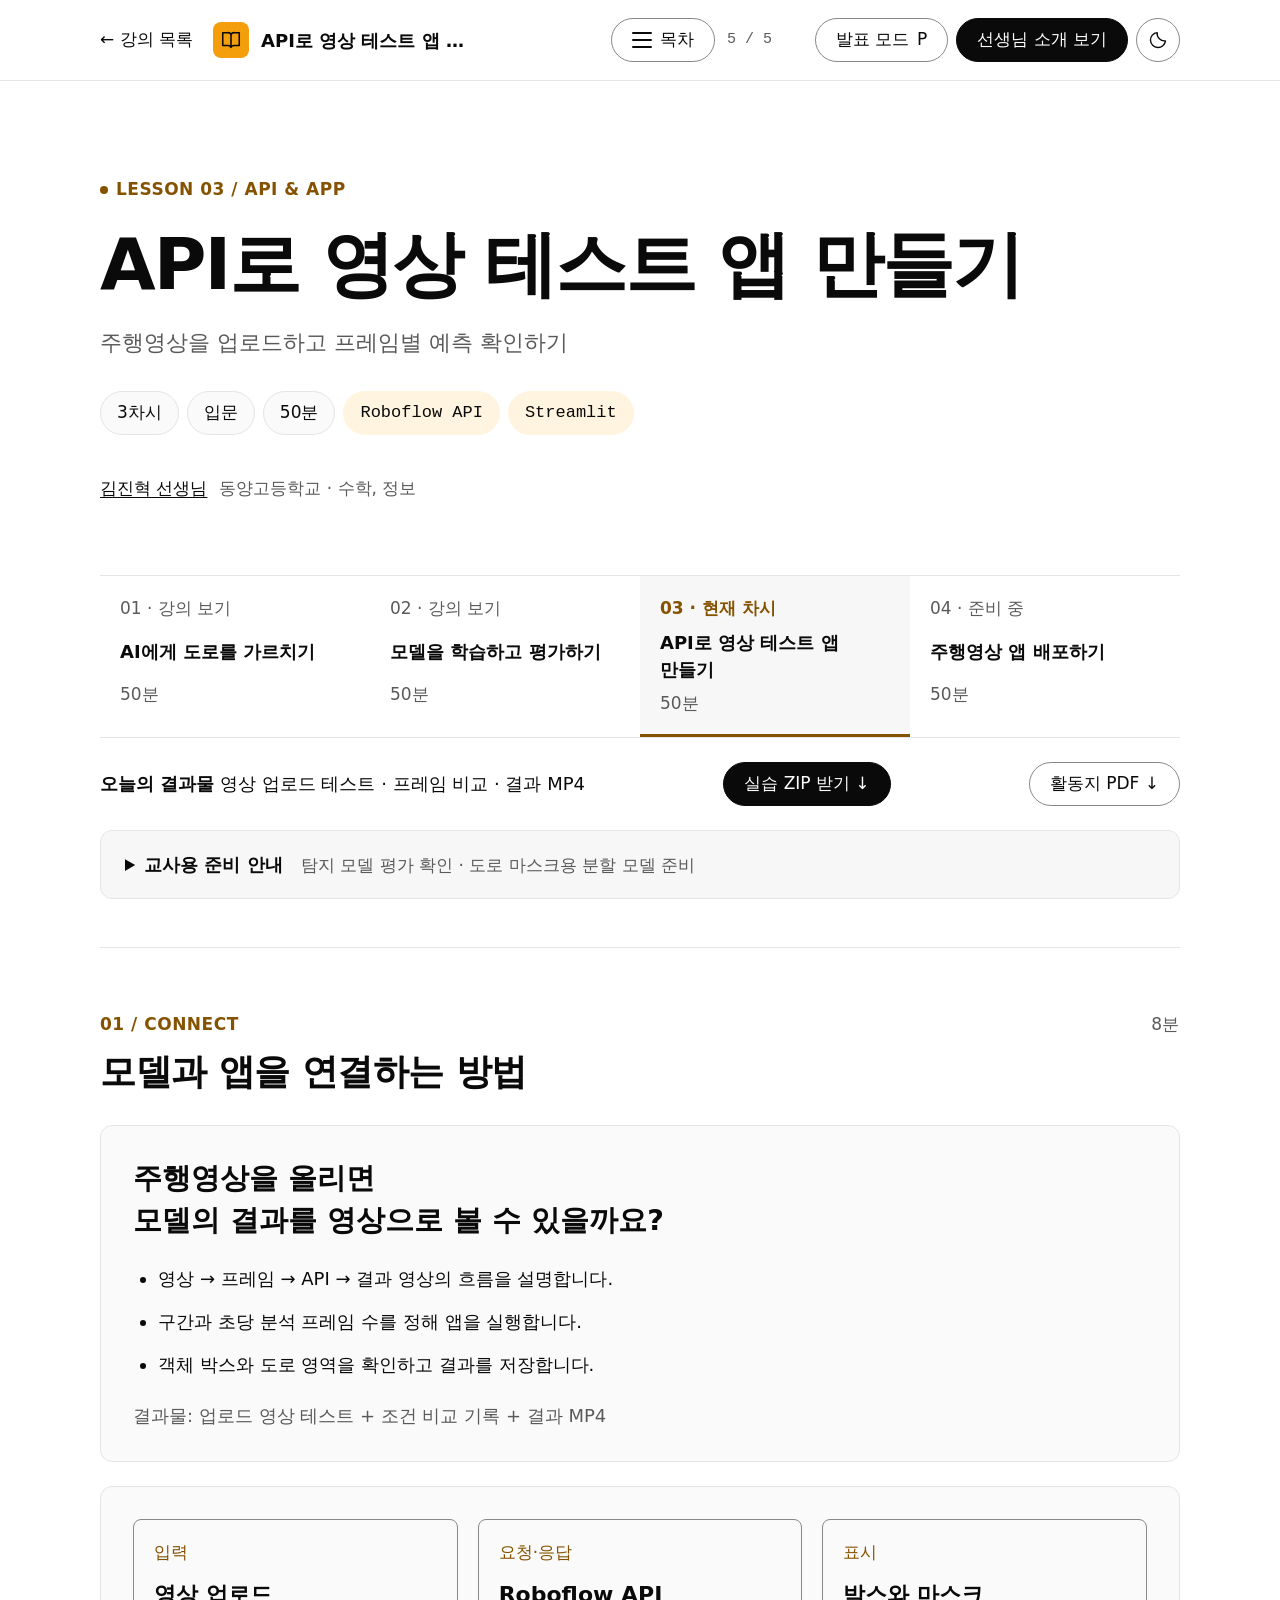
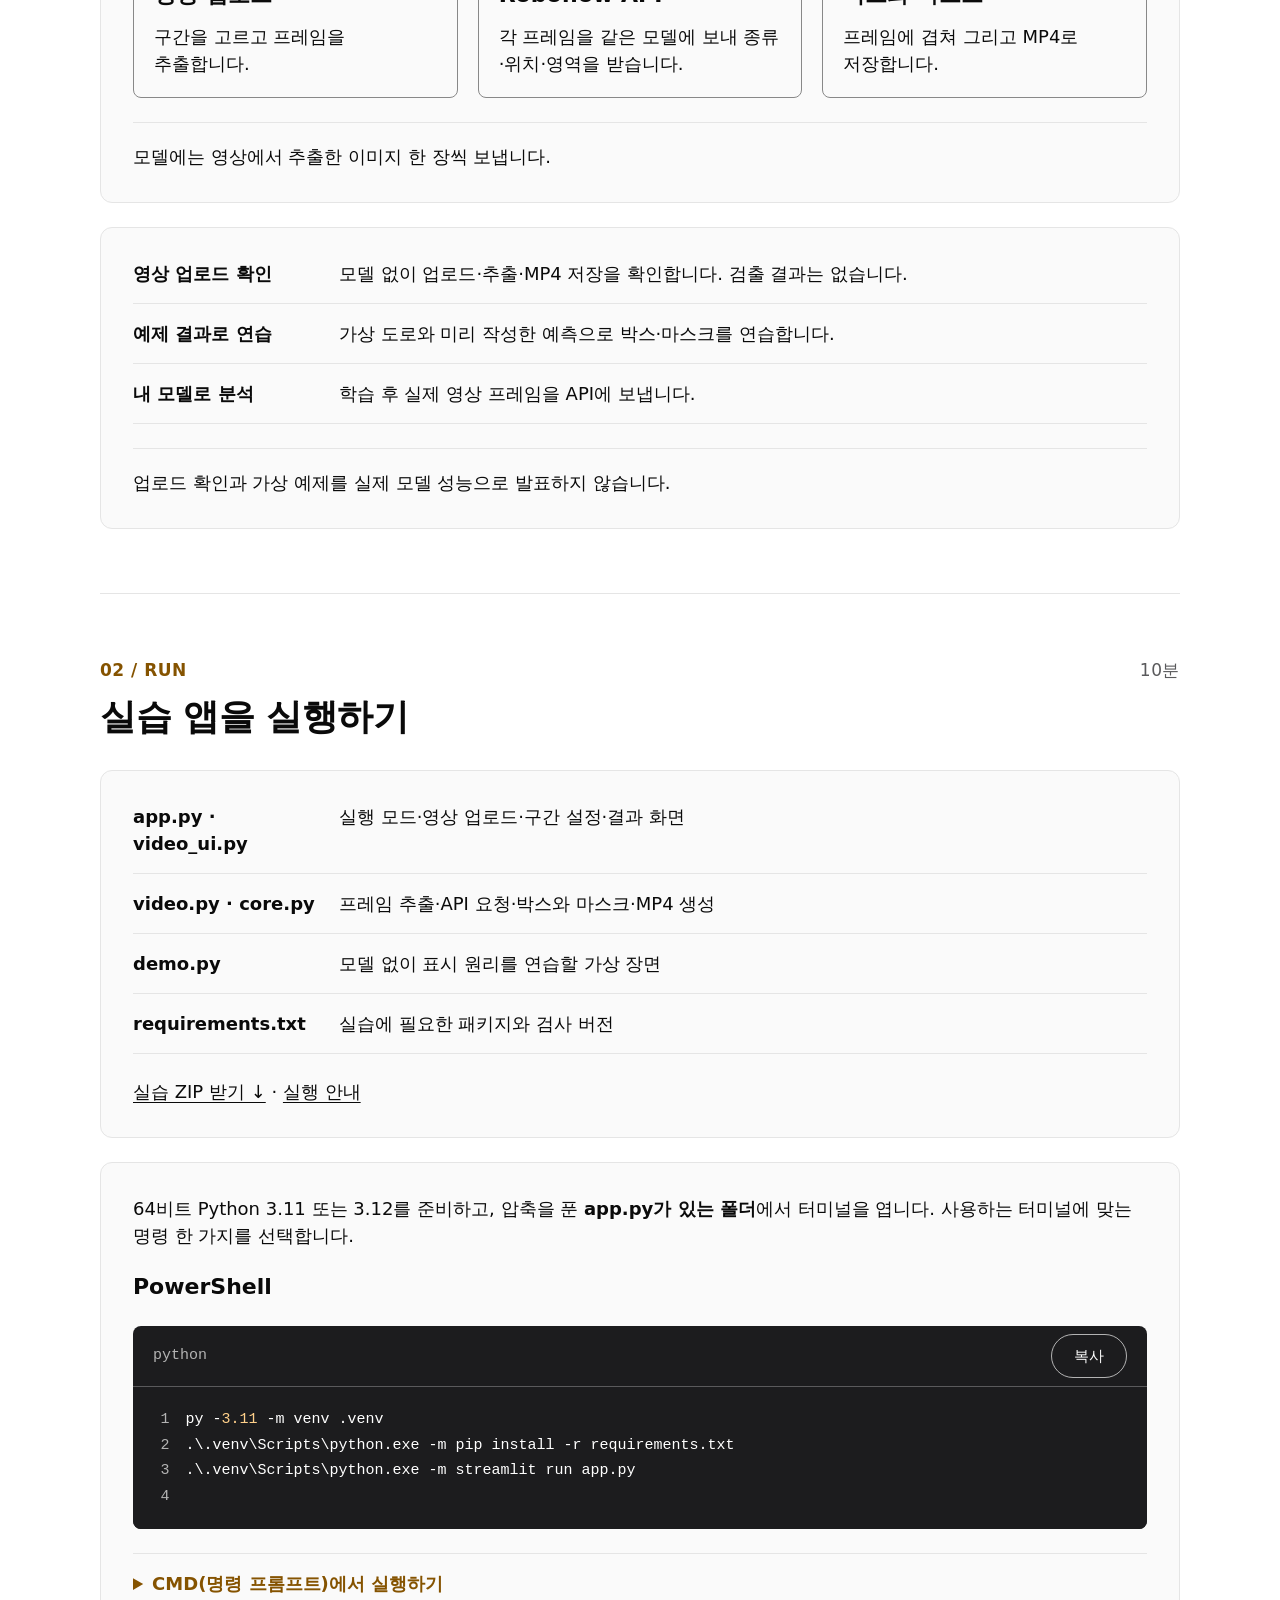
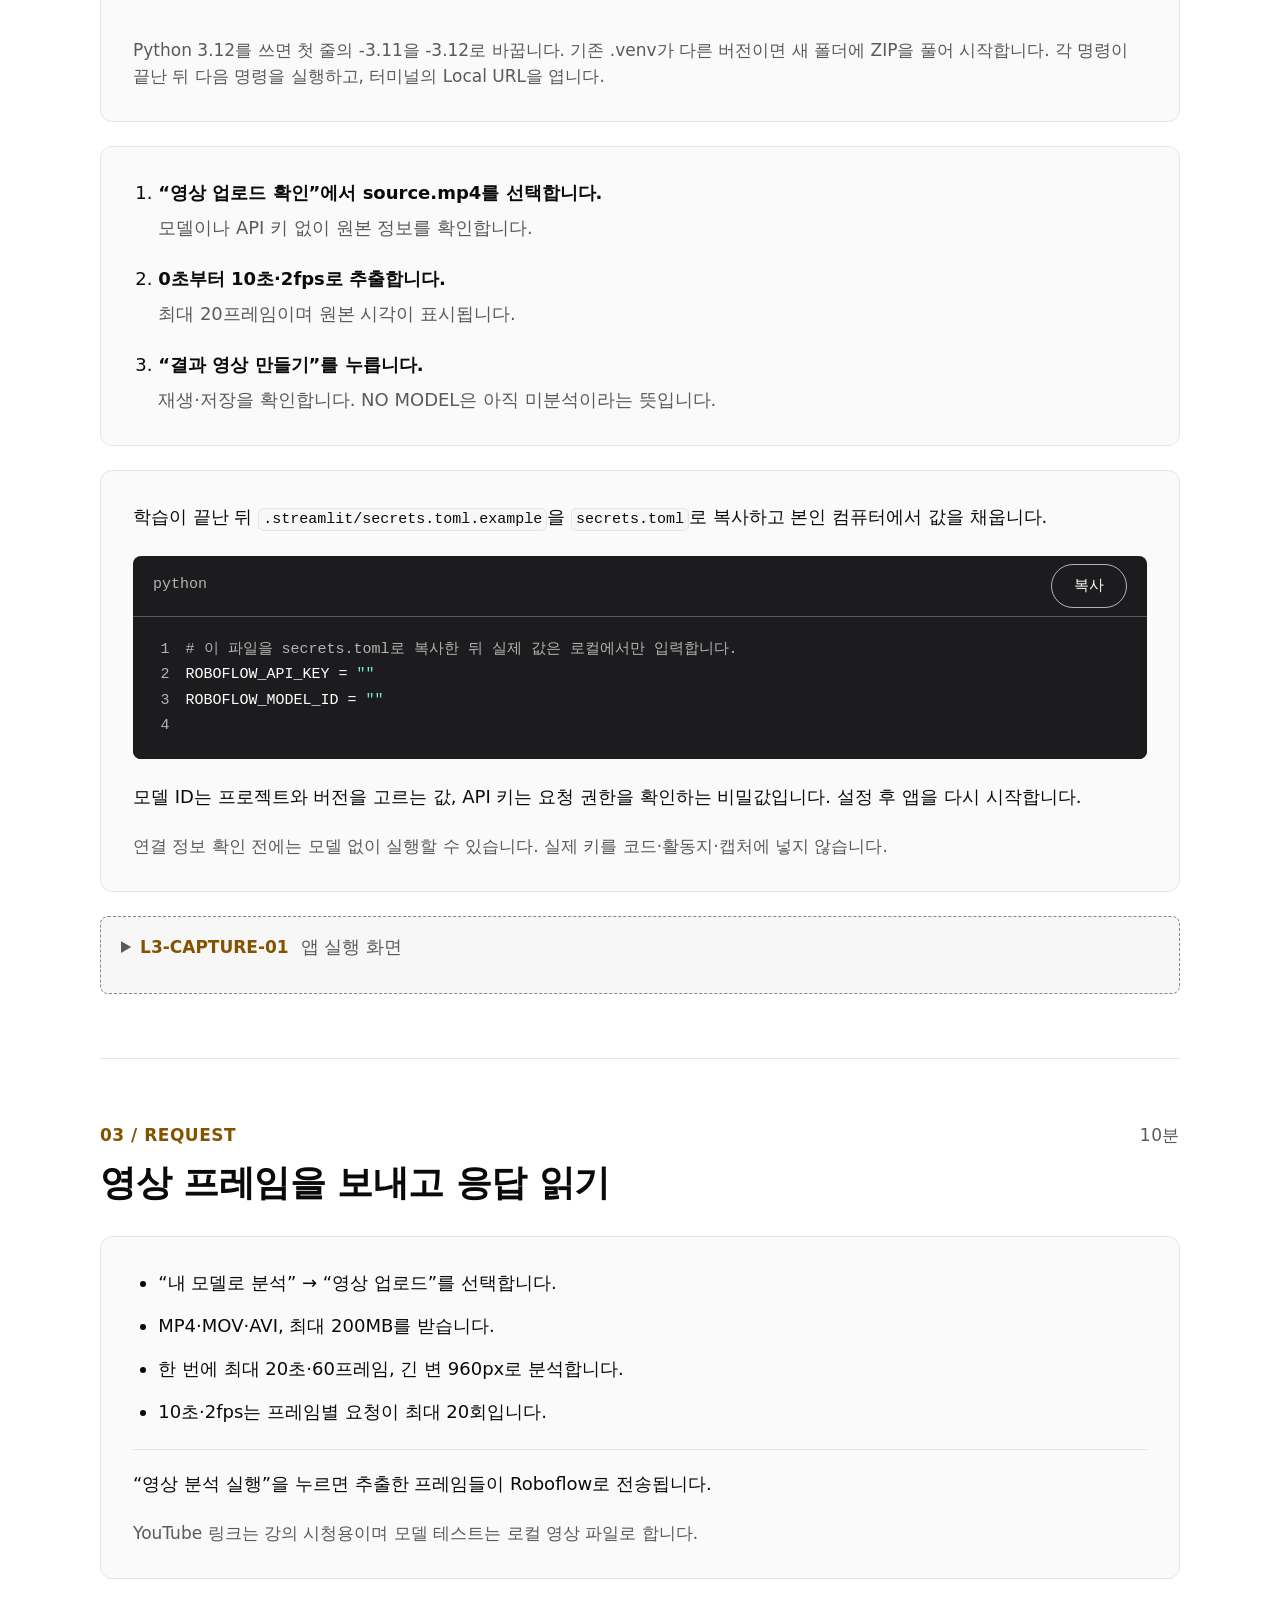
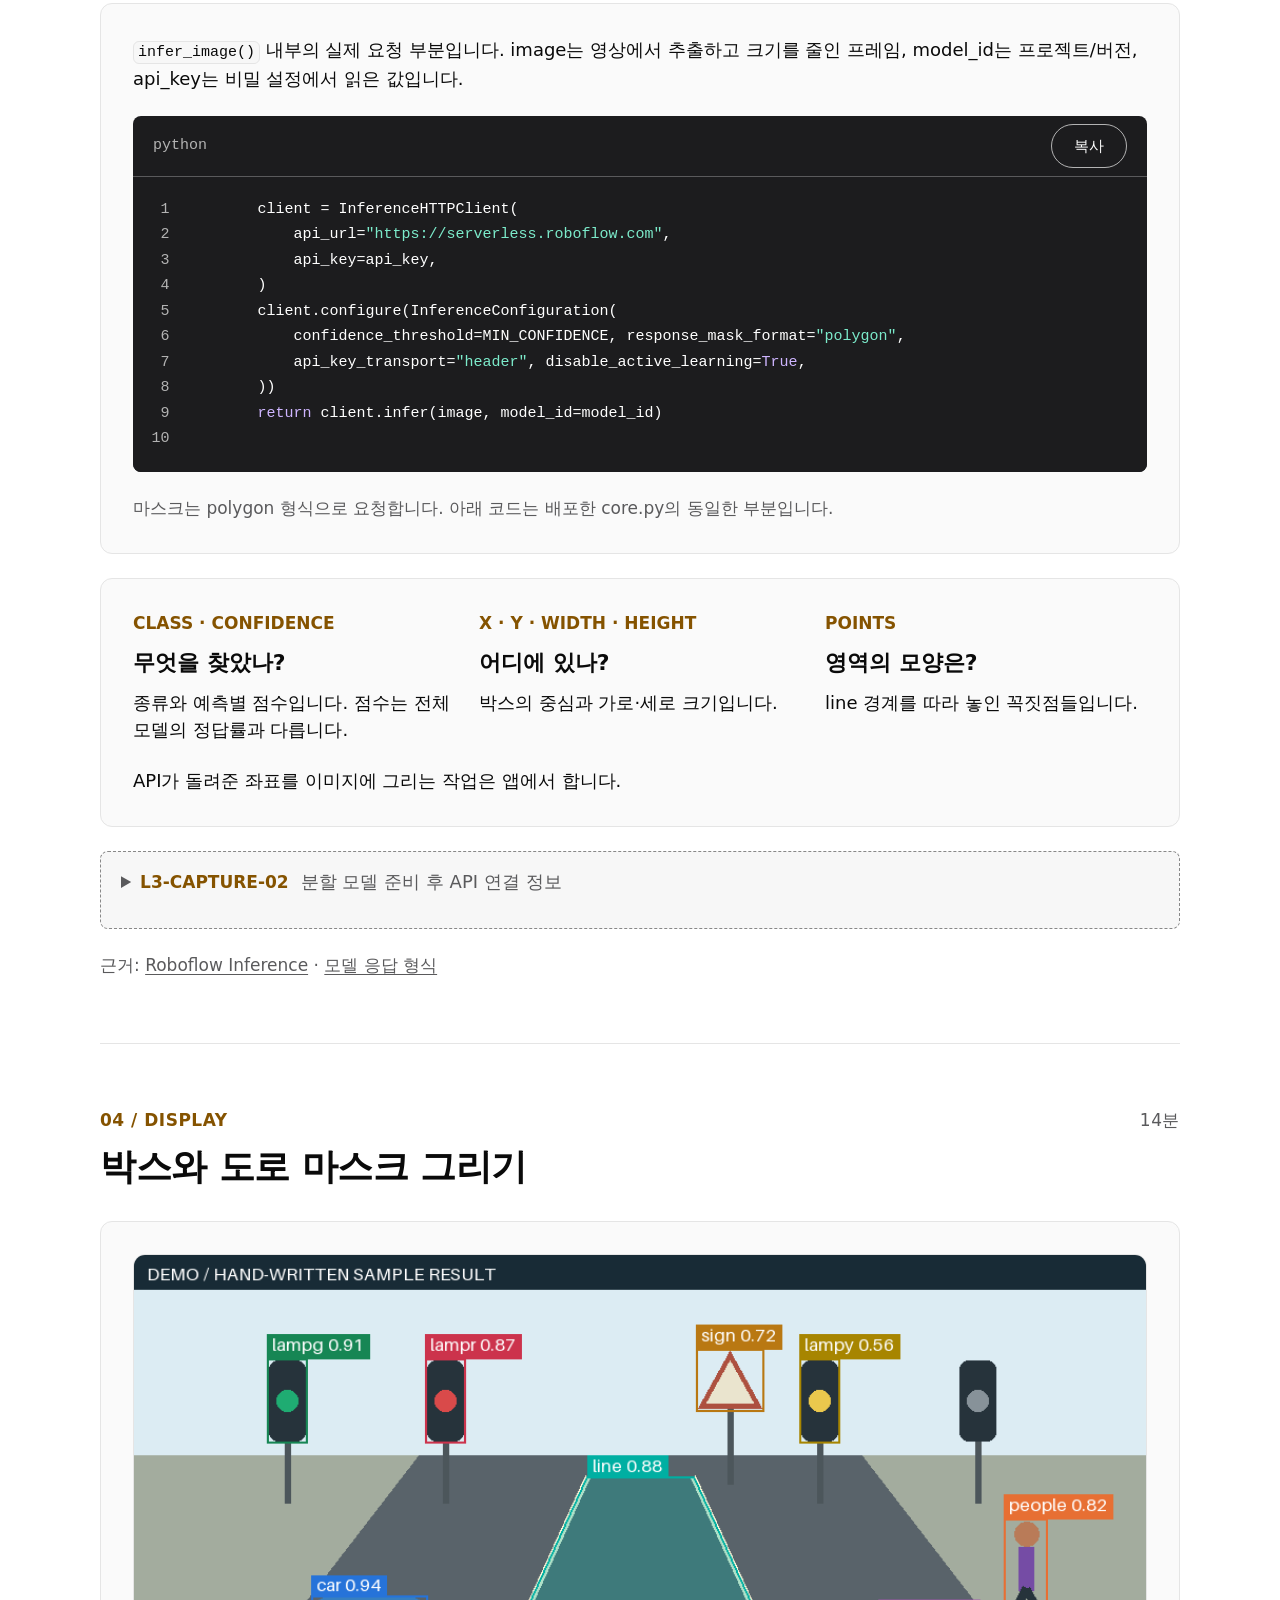
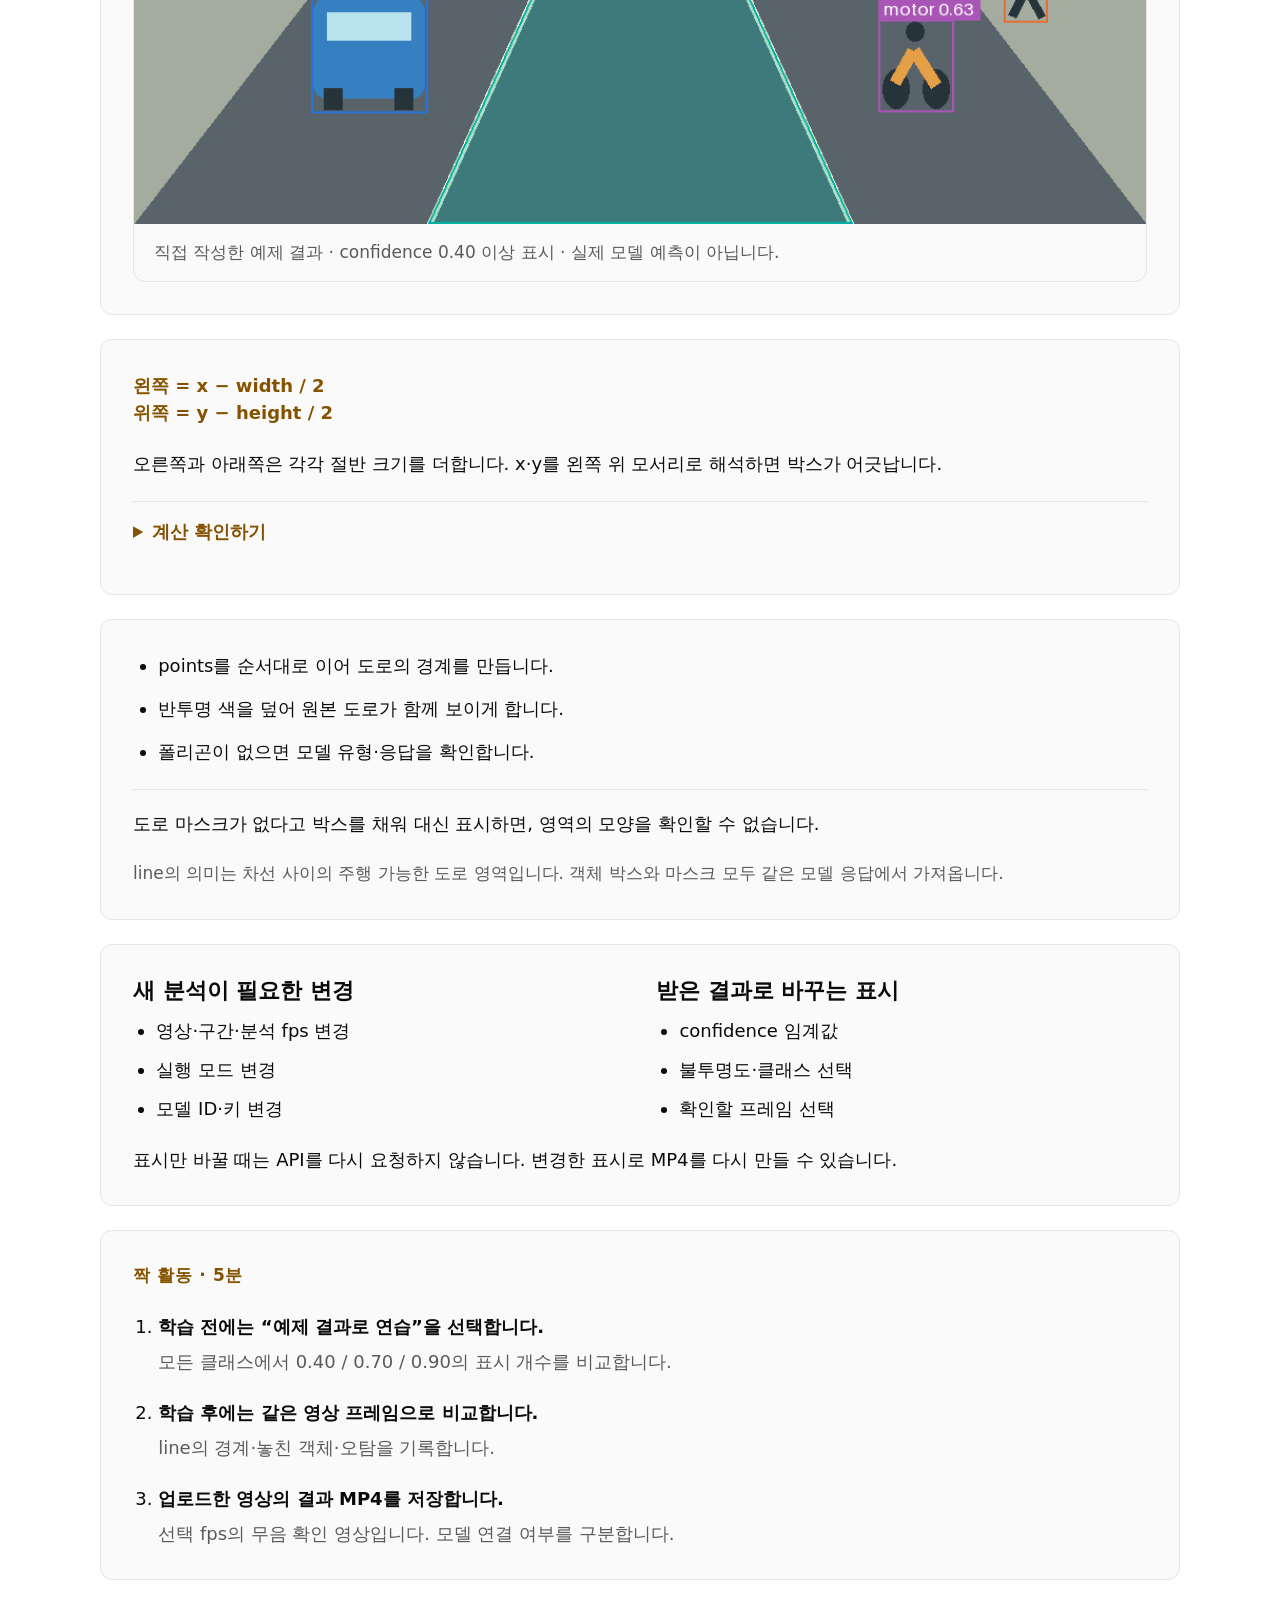
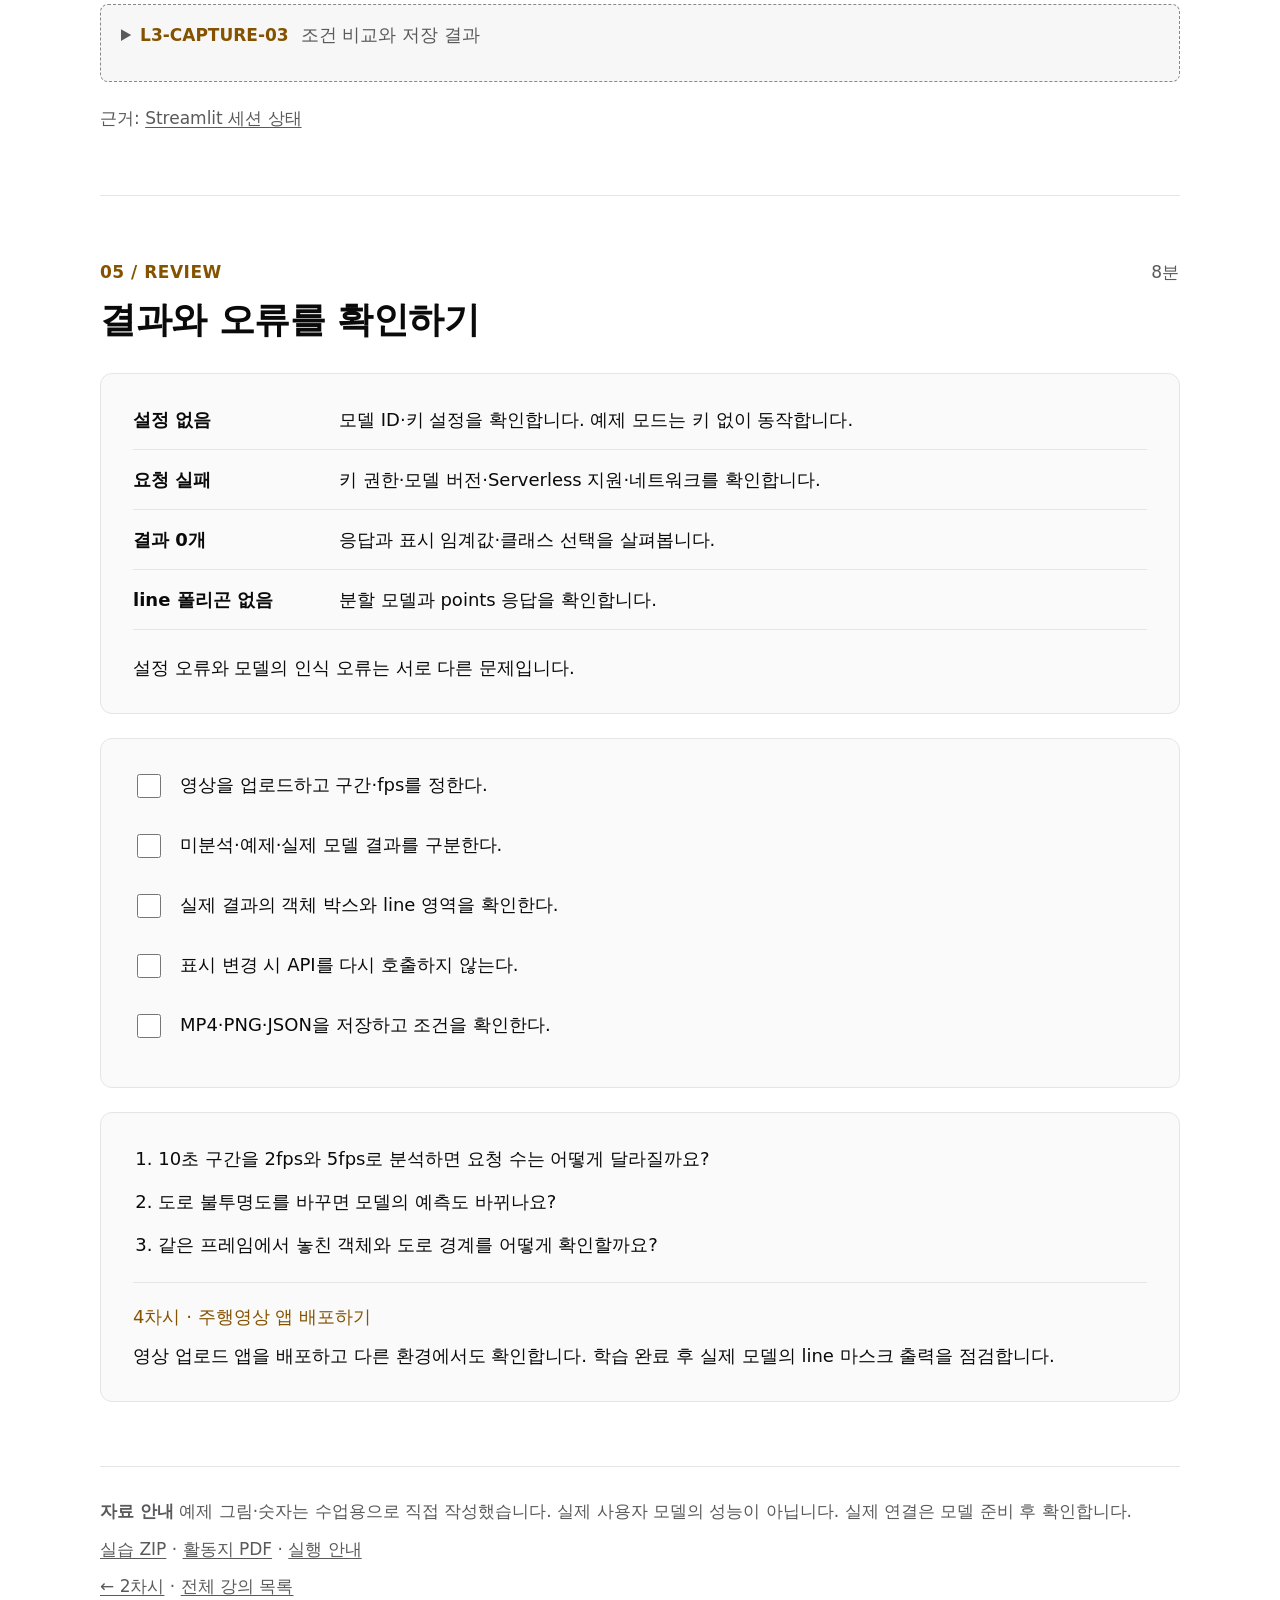
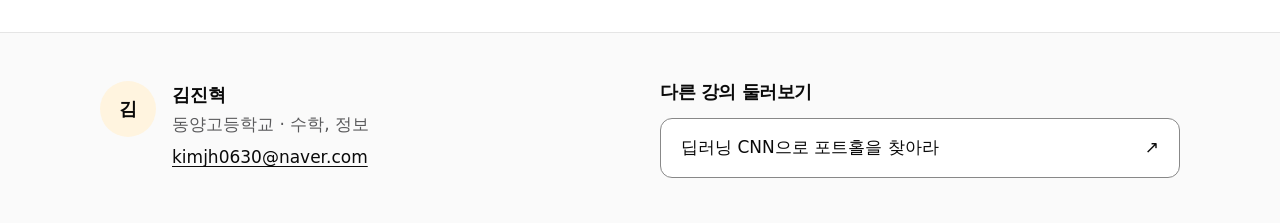
==== commit 07e47a1c: "fix: Python 3.11 지원 및 실습 실행 안내 업데이트" ====
--- a/api-app/index.html
+++ b/api-app/index.html
@@ -81,7 +81,7 @@
 <a class="course-step" href="../road-perception/index.html"><span>01 · 강의 보기</span><strong>AI에게 도로를 가르치기</strong><span>50분</span></a>
 <a class="course-step" href="../model-training/index.html"><span>02 · 강의 보기</span><strong>모델을 학습하고 평가하기</strong><span>50분</span></a>
 <a class="course-step is-current" href="../api-app/index.html" aria-current="page"><span>03 · 현재 차시</span><strong>API로 영상 테스트 앱 만들기</strong><span>50분</span></a>
-<div class="course-step" aria-disabled="true"><span>04 · 준비 중</span><strong>주행영상 앱 배포하기</strong><span>50분</span></div></nav><div class="lesson-intro"><p><strong>오늘의 결과물</strong> 영상 업로드 테스트 · 프레임 비교 · 결과 MP4</p><a class="button button-primary" href="../files/lesson-03.zip" download>실습 ZIP 받기 ↓</a><a class="button" href="../files/lesson-03-workbook.pdf" download>활동지 PDF ↓</a></div><details class="teacher-prep" id="teacher-prep"><summary>교사용 준비 안내 <span class="prep-count">탐지 모델 평가 확인 · 도로 마스크용 분할 모델 준비</span></summary><div class="prep-body"><p>Python 3.12와 패키지 설치를 수업 전에 확인합니다. 201장 어노테이션과 RF-DETR Object Detection (Small) v1 학습·평가를 캡처로 확인했습니다. 현재 모델은 박스를 출력하므로 line 도로 마스크를 위해 Instance Segmentation 모델을 준비합니다.</p><p>영상 업로드 확인·예제 모드는 바로 사용할 수 있습니다. 실제 연결에는 Deploy Model의 요청 코드와 지원 방식 확인이 필요합니다. 모델 표시 이름에서 API ID를 추정하지 않습니다. <a href="../docs/training-capture-review.md">12장 검토와 다음 확인</a></p><ul><li><a href="#l3-capture-01">L3-01 · 앱 실행 화면</a></li><li><a href="#l3-capture-02">L3-02 · 모델 연결 정보</a></li><li><a href="#l3-capture-03">L3-03 · 조건 비교와 저장 결과</a></li></ul><a href="../docs/lesson-03-teacher-guide.md">50분 진행안</a> · <a href="../docs/lesson-03-capture-guide.md">캡처·확인 안내</a></div></details><section class="lecture-section" id="api-flow" aria-labelledby="api-flow-title" data-reveal><div class="section-heading"><p class="kicker">01 / CONNECT<span class="section-time">8분</span></p><h2 id="api-flow-title">모델과 앱을 연결하는 방법</h2></div><div class="lesson-stack">            <div class="lesson-panel" data-slide data-slide-title="오늘의 목표와 결과물">
+<div class="course-step" aria-disabled="true"><span>04 · 준비 중</span><strong>주행영상 앱 배포하기</strong><span>50분</span></div></nav><div class="lesson-intro"><p><strong>오늘의 결과물</strong> 영상 업로드 테스트 · 프레임 비교 · 결과 MP4</p><a class="button button-primary" href="../files/lesson-03.zip" download>실습 ZIP 받기 ↓</a><a class="button" href="../files/lesson-03-workbook.pdf" download>활동지 PDF ↓</a></div><details class="teacher-prep" id="teacher-prep"><summary>교사용 준비 안내 <span class="prep-count">탐지 모델 평가 확인 · 도로 마스크용 분할 모델 준비</span></summary><div class="prep-body"><p>Python 3.11 또는 3.12와 패키지 설치를 수업 전에 확인합니다. 201장 어노테이션과 RF-DETR Object Detection (Small) v1 학습·평가를 캡처로 확인했습니다. 현재 모델은 박스를 출력하므로 line 도로 마스크를 위해 Instance Segmentation 모델을 준비합니다.</p><p>영상 업로드 확인·예제 모드는 바로 사용할 수 있습니다. 실제 연결에는 Deploy Model의 요청 코드와 지원 방식 확인이 필요합니다. 모델 표시 이름에서 API ID를 추정하지 않습니다. <a href="../docs/training-capture-review.md">12장 검토와 다음 확인</a></p><ul><li><a href="#l3-capture-01">L3-01 · 앱 실행 화면</a></li><li><a href="#l3-capture-02">L3-02 · 모델 연결 정보</a></li><li><a href="#l3-capture-03">L3-03 · 조건 비교와 저장 결과</a></li></ul><a href="../docs/lesson-03-teacher-guide.md">50분 진행안</a> · <a href="../docs/lesson-03-capture-guide.md">캡처·확인 안내</a></div></details><section class="lecture-section" id="api-flow" aria-labelledby="api-flow-title" data-reveal><div class="section-heading"><p class="kicker">01 / CONNECT<span class="section-time">8분</span></p><h2 id="api-flow-title">모델과 앱을 연결하는 방법</h2></div><div class="lesson-stack">            <div class="lesson-panel" data-slide data-slide-title="오늘의 목표와 결과물">
 <p class="big-question">주행영상을 올리면<br>모델의 결과를 영상으로 볼 수 있을까요?</p><ul class="learning-list"><li>영상 → 프레임 → API → 결과 영상의 흐름을 설명합니다.</li><li>구간과 초당 분석 프레임 수를 정해 앱을 실행합니다.</li><li>객체 박스와 도로 영역을 확인하고 결과를 저장합니다.</li></ul><p class="muted">결과물: 업로드 영상 테스트 + 조건 비교 기록 + 결과 MP4</p>
             </div>            <div class="lesson-panel" data-slide data-slide-title="영상이 결과 영상으로 바뀌는 길">
 <ol class="process-flow"><li><span>입력</span><strong>영상 업로드</strong><p>구간을 고르고 프레임을 추출합니다.</p></li><li><span>요청·응답</span><strong>Roboflow API</strong><p>각 프레임을 같은 모델에 보내 종류·위치·영역을 받습니다.</p></li><li><span>표시</span><strong>박스와 마스크</strong><p>프레임에 겹쳐 그리고 MP4로 저장합니다.</p></li></ol><p class="prompt">모델에는 영상에서 추출한 이미지 한 장씩 보냅니다.</p>
@@ -91,13 +91,13 @@
 <section class="lecture-section" id="local-app" aria-labelledby="local-app-title" data-reveal><div class="section-heading"><p class="kicker">02 / RUN<span class="section-time">10분</span></p><h2 id="local-app-title">실습 앱을 실행하기</h2></div><div class="lesson-stack">            <div class="lesson-panel" data-slide data-slide-title="실습 폴더의 역할">
 <ul class="rule-list"><li><strong>app.py · video_ui.py</strong><span>실행 모드·영상 업로드·구간 설정·결과 화면</span></li><li><strong>video.py · core.py</strong><span>프레임 추출·API 요청·박스와 마스크·MP4 생성</span></li><li><strong>demo.py</strong><span>모델 없이 표시 원리를 연습할 가상 장면</span></li><li><strong>requirements.txt</strong><span>실습에 필요한 패키지와 검사 버전</span></li></ul><p><a href="../files/lesson-03.zip" download>실습 ZIP 받기 ↓</a> · <a href="../files/lesson-03/README.md">실행 안내</a></p>
             </div>            <div class="lesson-panel" data-slide data-slide-title="실습 · 세 명령으로 시작하기">
-<p>Python 3.12를 준비하고, 압축을 푼 <strong>app.py가 있는 폴더</strong>에서 터미널을 엽니다. 사용하는 터미널에 맞는 명령 한 가지를 선택합니다.</p><h3>PowerShell</h3><pre data-code data-source="../files/lesson-03/run-local.txt" data-source-lines="1-3"><code>py -3.12 -m venv .venv
+<p>64비트 Python 3.11 또는 3.12를 준비하고, 압축을 푼 <strong>app.py가 있는 폴더</strong>에서 터미널을 엽니다. 사용하는 터미널에 맞는 명령 한 가지를 선택합니다.</p><h3>PowerShell</h3><pre data-code data-source="../files/lesson-03/run-local.txt" data-source-lines="1-3"><code>py -3.11 -m venv .venv
 .\.venv\Scripts\python.exe -m pip install -r requirements.txt
 .\.venv\Scripts\python.exe -m streamlit run app.py
-</code></pre><details class="answer"><summary>CMD(명령 프롬프트)에서 실행하기</summary><pre data-code data-source="../files/lesson-03/run-local-cmd.txt" data-source-lines="1-3"><code>py -3.12 -m venv .venv
+</code></pre><details class="answer"><summary>CMD(명령 프롬프트)에서 실행하기</summary><pre data-code data-source="../files/lesson-03/run-local-cmd.txt" data-source-lines="1-3"><code>py -3.11 -m venv .venv
 .venv\Scripts\python.exe -m pip install -r requirements.txt
 .venv\Scripts\python.exe -m streamlit run app.py
-</code></pre></details><p class="note-meta">각 명령이 끝난 뒤 다음 명령을 실행합니다. 처음 설치는 수업 전에 마칩니다. 실행 후 터미널의 Local URL을 엽니다.</p>
+</code></pre></details><p class="note-meta">Python 3.12를 쓰면 첫 줄의 -3.11을 -3.12로 바꿉니다. 기존 .venv가 다른 버전이면 새 폴더에 ZIP을 풀어 시작합니다. 각 명령이 끝난 뒤 다음 명령을 실행하고, 터미널의 Local URL을 엽니다.</p>
             </div>            <div class="lesson-panel" data-slide data-slide-title="첫 화면에서 영상 업로드 확인">
 <ol class="numbered-steps"><li><strong>“영상 업로드 확인”에서 source.mp4를 선택합니다.</strong><p>모델이나 API 키 없이 원본 정보를 확인합니다.</p></li><li><strong>0초부터 10초·2fps로 추출합니다.</strong><p>최대 20프레임이며 원본 시각이 표시됩니다.</p></li><li><strong>“결과 영상 만들기”를 누릅니다.</strong><p>재생·저장을 확인합니다. NO MODEL은 아직 미분석이라는 뜻입니다.</p></li></ol>
             </div>            <div class="lesson-panel" data-slide data-slide-title="실제 모델을 연결할 때의 설정">
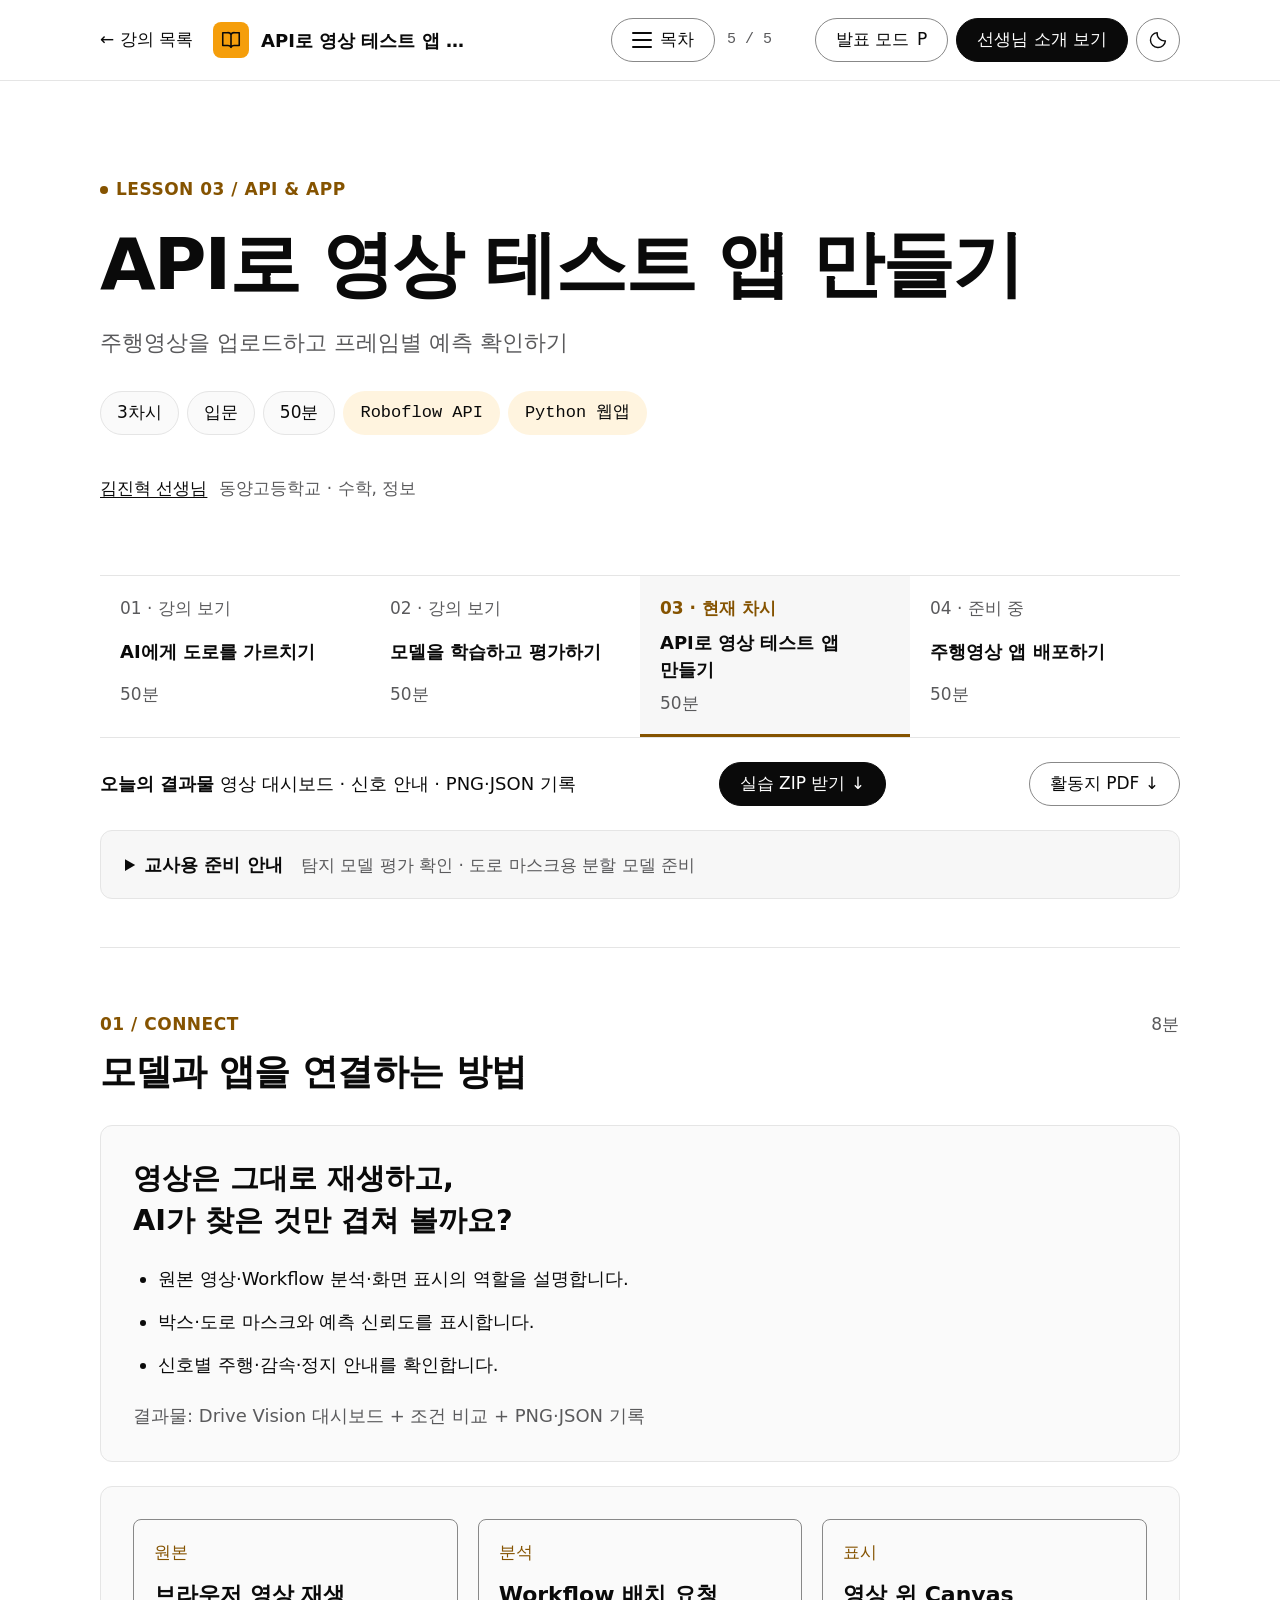
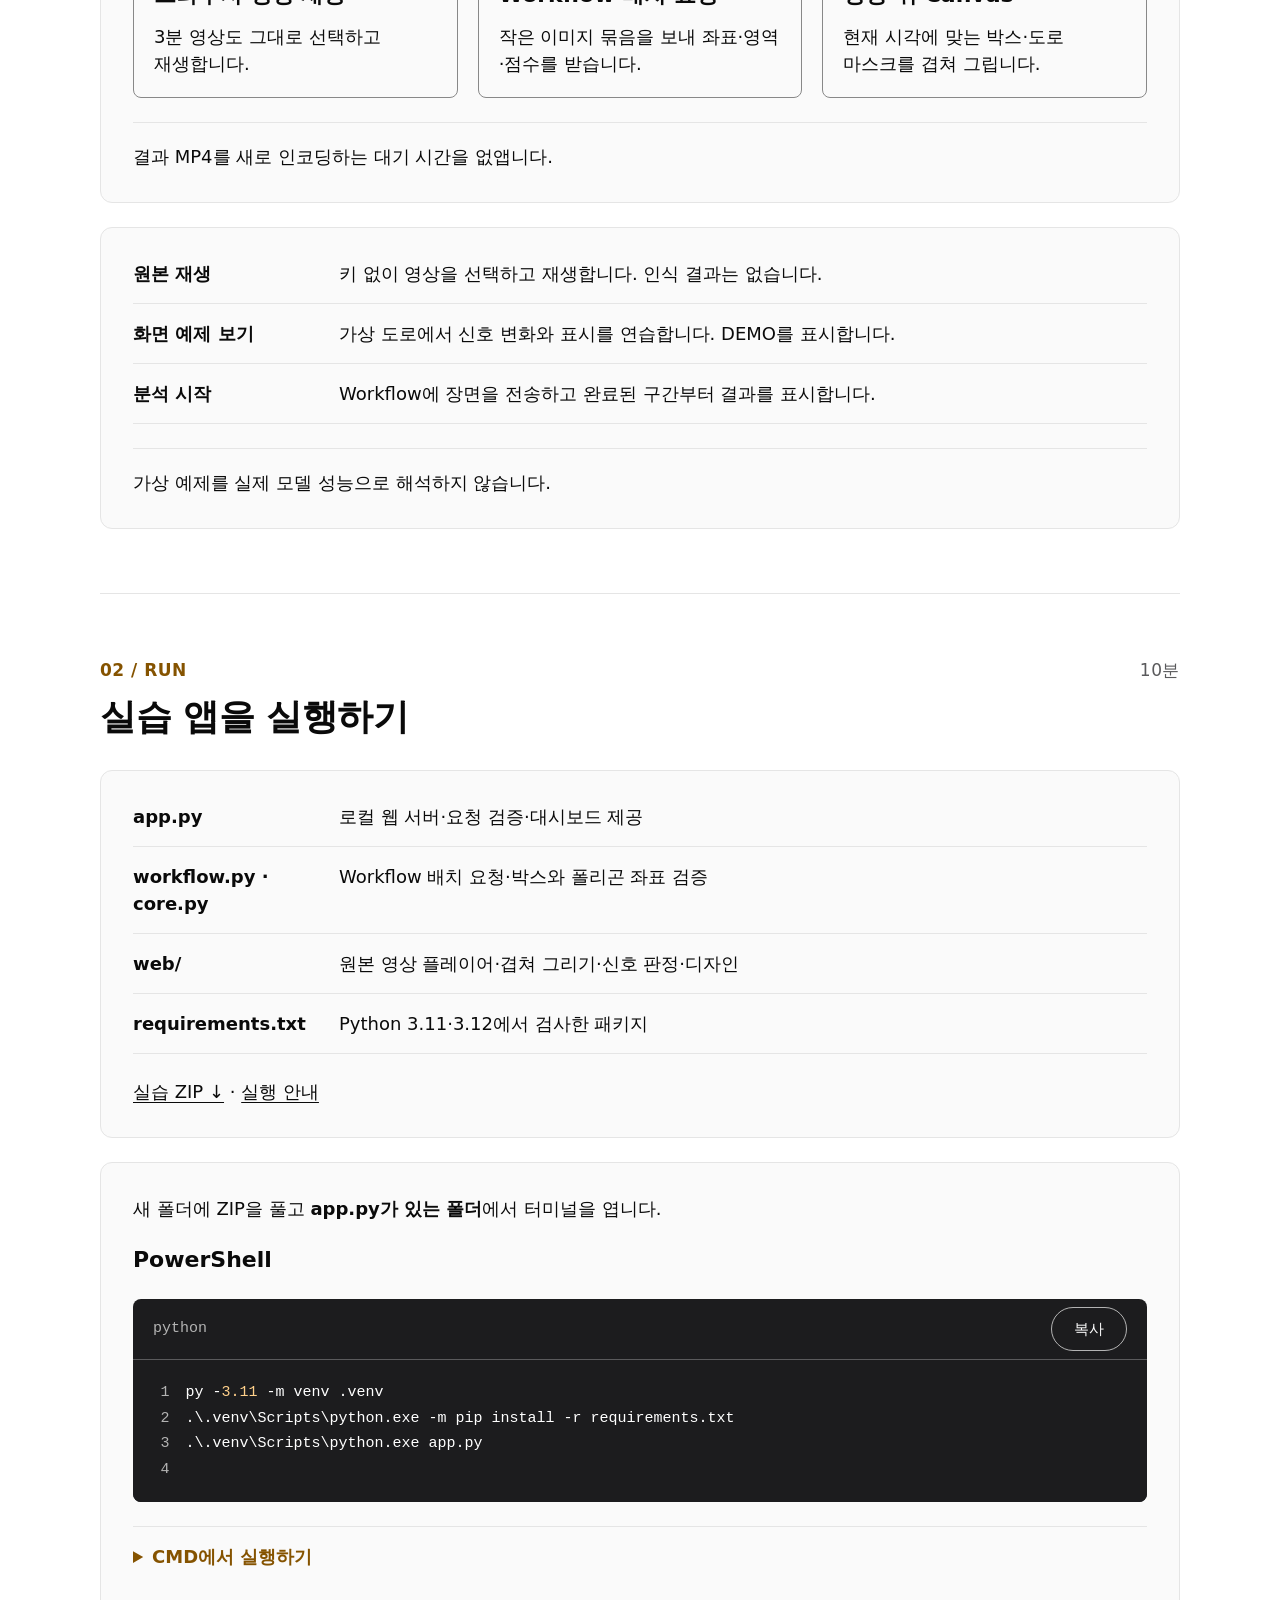
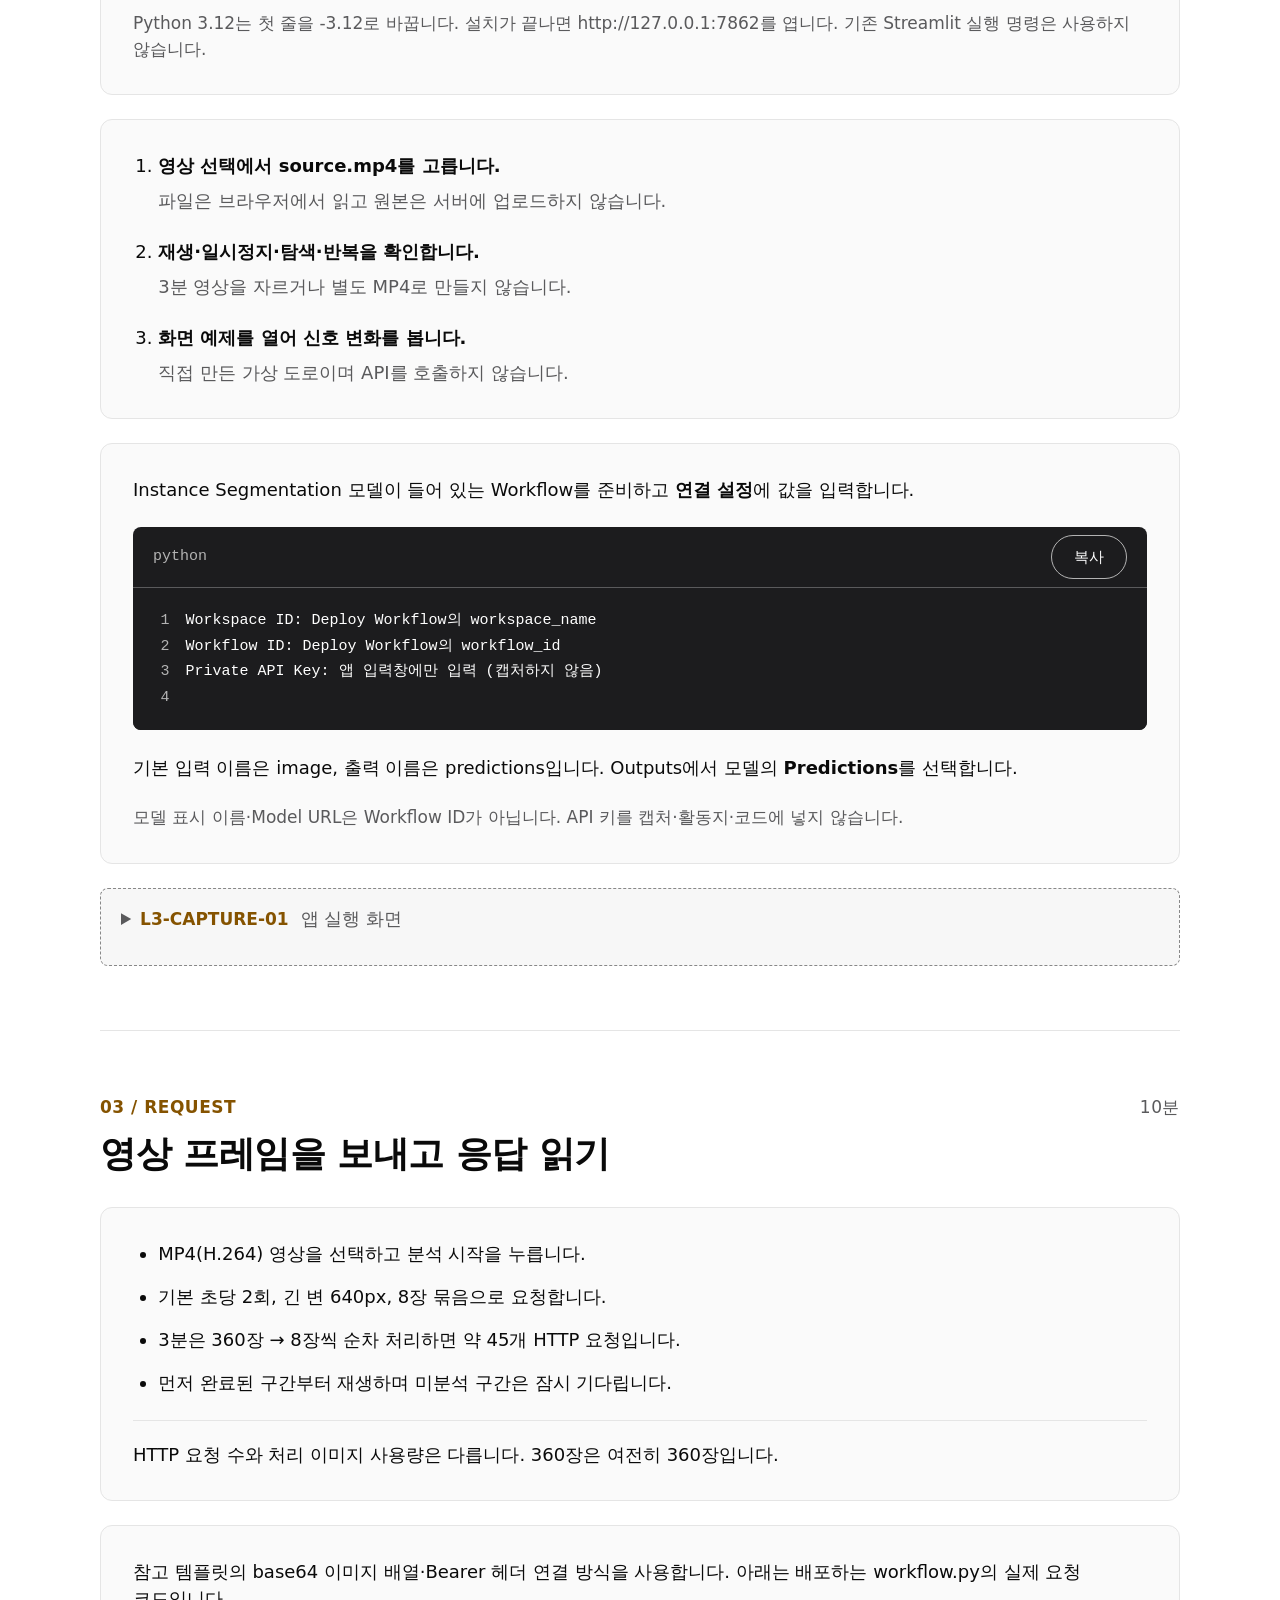
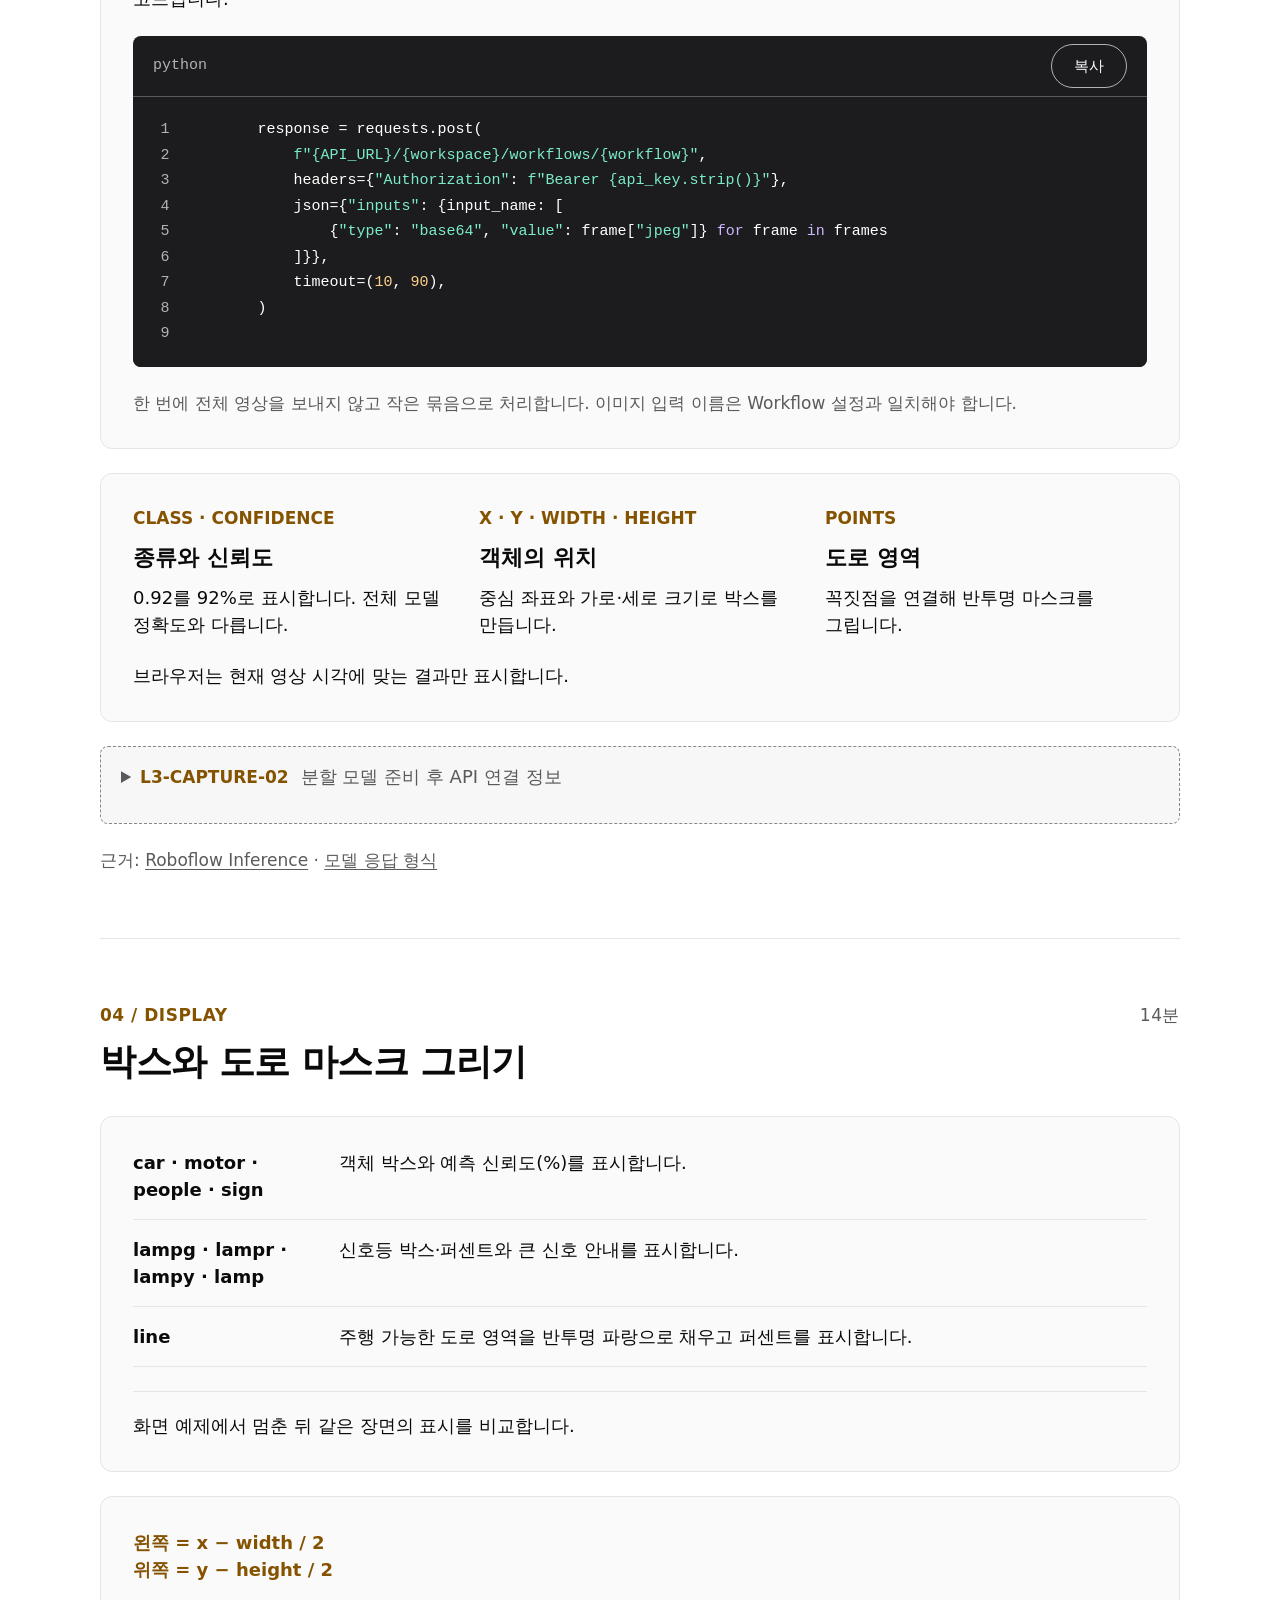
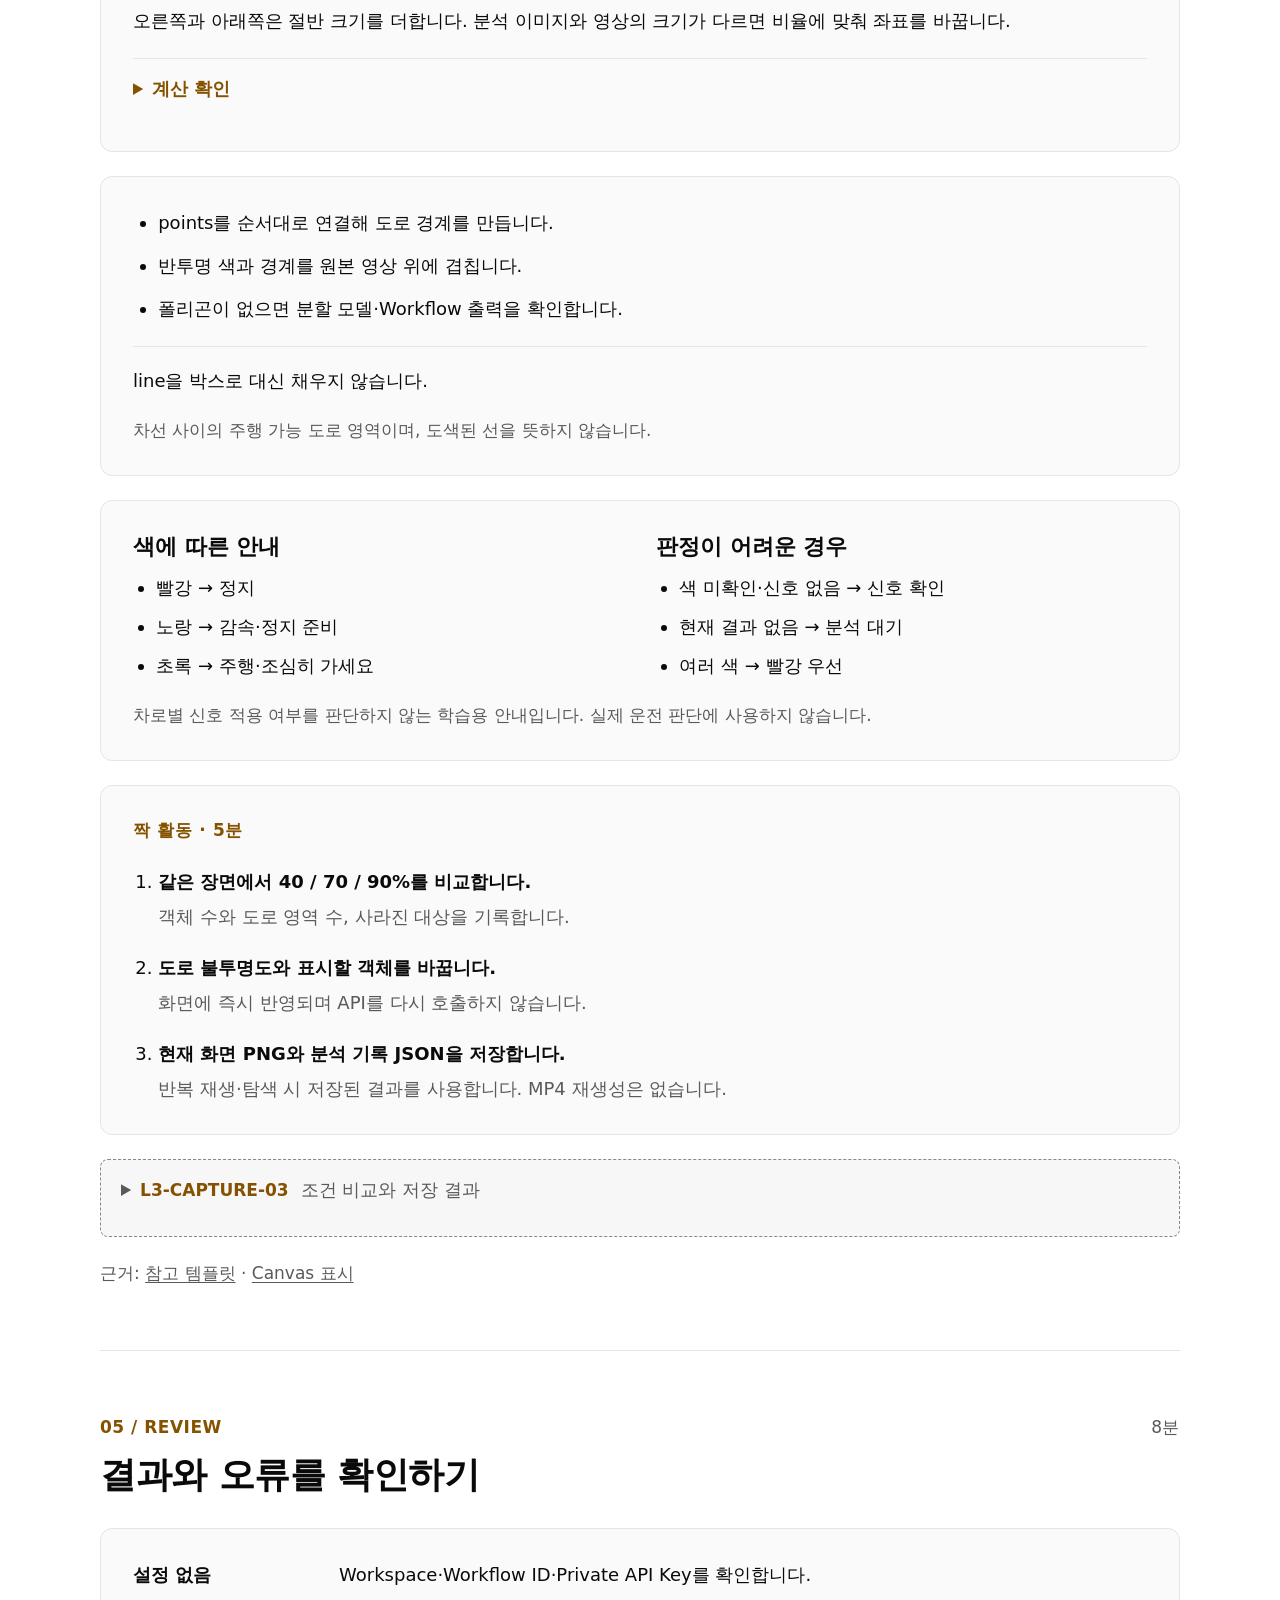
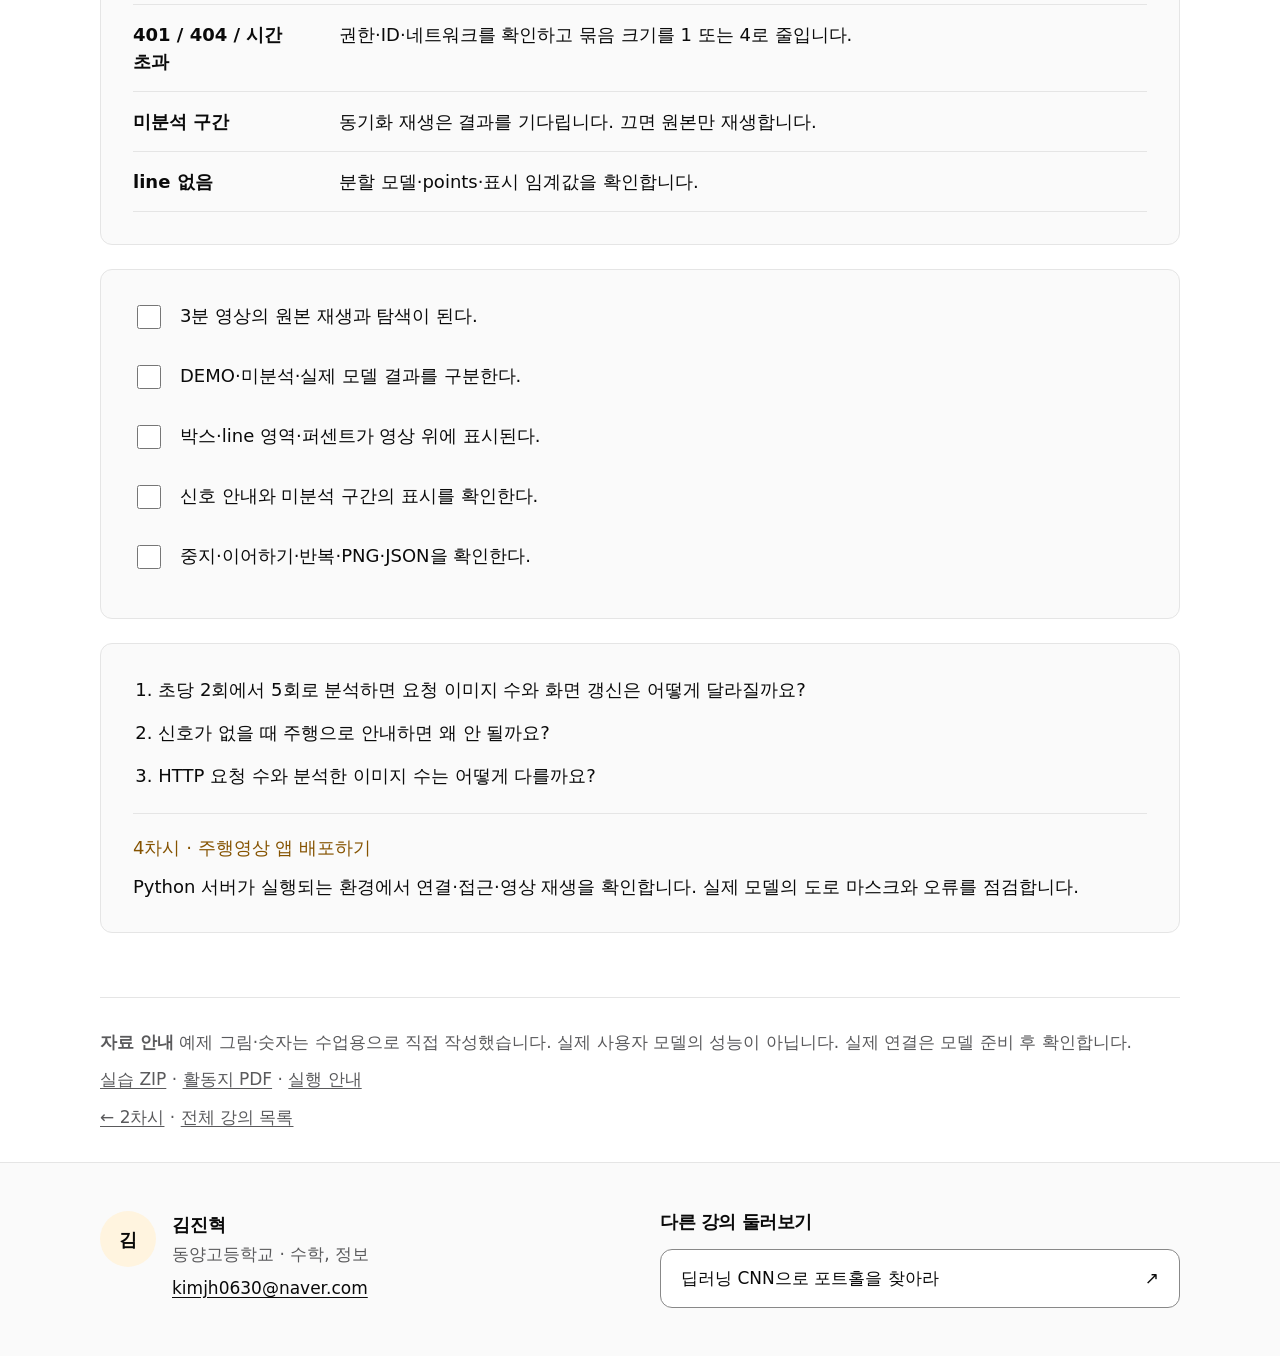
==== commit 54d739b0: "feat: Workflow 기반 주행 영상 대시보드 및 신호 안내 구현" ====
--- a/api-app/index.html
+++ b/api-app/index.html
@@ -3,7 +3,7 @@
   <head>
     <meta charset="utf-8">
     <meta name="viewport" content="width=device-width, initial-scale=1">
-    <meta name="description" content="3차시 50분: Roboflow API와 Streamlit으로 영상을 업로드해 모델 테스트하기.">
+    <meta name="description" content="3차시 50분: Roboflow Workflow와 웹 대시보드로 영상 위 객체·도로·신호 안내 표시하기.">
     <meta name="color-scheme" content="light dark">
     <title>API로 영상 테스트 앱 만들기 · 3차시</title>
     <link rel="icon" href="data:,">
@@ -81,65 +81,64 @@
 <a class="course-step" href="../road-perception/index.html"><span>01 · 강의 보기</span><strong>AI에게 도로를 가르치기</strong><span>50분</span></a>
 <a class="course-step" href="../model-training/index.html"><span>02 · 강의 보기</span><strong>모델을 학습하고 평가하기</strong><span>50분</span></a>
 <a class="course-step is-current" href="../api-app/index.html" aria-current="page"><span>03 · 현재 차시</span><strong>API로 영상 테스트 앱 만들기</strong><span>50분</span></a>
-<div class="course-step" aria-disabled="true"><span>04 · 준비 중</span><strong>주행영상 앱 배포하기</strong><span>50분</span></div></nav><div class="lesson-intro"><p><strong>오늘의 결과물</strong> 영상 업로드 테스트 · 프레임 비교 · 결과 MP4</p><a class="button button-primary" href="../files/lesson-03.zip" download>실습 ZIP 받기 ↓</a><a class="button" href="../files/lesson-03-workbook.pdf" download>활동지 PDF ↓</a></div><details class="teacher-prep" id="teacher-prep"><summary>교사용 준비 안내 <span class="prep-count">탐지 모델 평가 확인 · 도로 마스크용 분할 모델 준비</span></summary><div class="prep-body"><p>Python 3.11 또는 3.12와 패키지 설치를 수업 전에 확인합니다. 201장 어노테이션과 RF-DETR Object Detection (Small) v1 학습·평가를 캡처로 확인했습니다. 현재 모델은 박스를 출력하므로 line 도로 마스크를 위해 Instance Segmentation 모델을 준비합니다.</p><p>영상 업로드 확인·예제 모드는 바로 사용할 수 있습니다. 실제 연결에는 Deploy Model의 요청 코드와 지원 방식 확인이 필요합니다. 모델 표시 이름에서 API ID를 추정하지 않습니다. <a href="../docs/training-capture-review.md">12장 검토와 다음 확인</a></p><ul><li><a href="#l3-capture-01">L3-01 · 앱 실행 화면</a></li><li><a href="#l3-capture-02">L3-02 · 모델 연결 정보</a></li><li><a href="#l3-capture-03">L3-03 · 조건 비교와 저장 결과</a></li></ul><a href="../docs/lesson-03-teacher-guide.md">50분 진행안</a> · <a href="../docs/lesson-03-capture-guide.md">캡처·확인 안내</a></div></details><section class="lecture-section" id="api-flow" aria-labelledby="api-flow-title" data-reveal><div class="section-heading"><p class="kicker">01 / CONNECT<span class="section-time">8분</span></p><h2 id="api-flow-title">모델과 앱을 연결하는 방법</h2></div><div class="lesson-stack">            <div class="lesson-panel" data-slide data-slide-title="오늘의 목표와 결과물">
-<p class="big-question">주행영상을 올리면<br>모델의 결과를 영상으로 볼 수 있을까요?</p><ul class="learning-list"><li>영상 → 프레임 → API → 결과 영상의 흐름을 설명합니다.</li><li>구간과 초당 분석 프레임 수를 정해 앱을 실행합니다.</li><li>객체 박스와 도로 영역을 확인하고 결과를 저장합니다.</li></ul><p class="muted">결과물: 업로드 영상 테스트 + 조건 비교 기록 + 결과 MP4</p>
-            </div>            <div class="lesson-panel" data-slide data-slide-title="영상이 결과 영상으로 바뀌는 길">
-<ol class="process-flow"><li><span>입력</span><strong>영상 업로드</strong><p>구간을 고르고 프레임을 추출합니다.</p></li><li><span>요청·응답</span><strong>Roboflow API</strong><p>각 프레임을 같은 모델에 보내 종류·위치·영역을 받습니다.</p></li><li><span>표시</span><strong>박스와 마스크</strong><p>프레임에 겹쳐 그리고 MP4로 저장합니다.</p></li></ol><p class="prompt">모델에는 영상에서 추출한 이미지 한 장씩 보냅니다.</p>
-            </div>            <div class="lesson-panel" data-slide data-slide-title="학습 전과 후의 실행 모드">
-<ul class="rule-list"><li><strong>영상 업로드 확인</strong><span>모델 없이 업로드·추출·MP4 저장을 확인합니다. 검출 결과는 없습니다.</span></li><li><strong>예제 결과로 연습</strong><span>가상 도로와 미리 작성한 예측으로 박스·마스크를 연습합니다.</span></li><li><strong>내 모델로 분석</strong><span>학습 후 실제 영상 프레임을 API에 보냅니다.</span></li></ul><p class="prompt">업로드 확인과 가상 예제를 실제 모델 성능으로 발표하지 않습니다.</p>
-            </div></div></section>
+<div class="course-step" aria-disabled="true"><span>04 · 준비 중</span><strong>주행영상 앱 배포하기</strong><span>50분</span></div></nav><div class="lesson-intro"><p><strong>오늘의 결과물</strong> 영상 대시보드 · 신호 안내 · PNG·JSON 기록</p><a class="button button-primary" href="../files/lesson-03.zip" download>실습 ZIP 받기 ↓</a><a class="button" href="../files/lesson-03-workbook.pdf" download>활동지 PDF ↓</a></div><details class="teacher-prep" id="teacher-prep"><summary>교사용 준비 안내 <span class="prep-count">탐지 모델 평가 확인 · 도로 마스크용 분할 모델 준비</span></summary><div class="prep-body"><p>Python 3.11 또는 3.12와 패키지 설치를 수업 전에 확인합니다. 201장 어노테이션과 RF-DETR Object Detection (Small) v1 학습·평가를 캡처로 확인했습니다. 현재 모델은 박스를 출력하므로 line 도로 마스크를 위해 Instance Segmentation 모델을 준비합니다.</p><p>원본 재생·가상 화면 예제는 바로 사용할 수 있습니다. 실제 연결에는 Deploy Workflow의 ID·입출력 이름 확인이 필요합니다. 모델 표시 이름에서 API ID를 추정하지 않습니다. <a href="../docs/training-capture-review.md">12장 검토와 다음 확인</a></p><ul><li><a href="#l3-capture-01">L3-01 · 앱 실행 화면</a></li><li><a href="#l3-capture-02">L3-02 · 모델 연결 정보</a></li><li><a href="#l3-capture-03">L3-03 · 조건 비교와 저장 결과</a></li></ul><a href="../docs/lesson-03-teacher-guide.md">50분 진행안</a> · <a href="../docs/lesson-03-capture-guide.md">캡처·확인 안내</a></div></details><section class="lecture-section" id="api-flow" aria-labelledby="api-flow-title" data-reveal><div class="section-heading"><p class="kicker">01 / CONNECT<span class="section-time">8분</span></p><h2 id="api-flow-title">모델과 앱을 연결하는 방법</h2></div><div class="lesson-stack">            <div class="lesson-panel" data-slide data-slide-title="오늘의 목표와 결과물">
+<p class="big-question">영상은 그대로 재생하고,<br>AI가 찾은 것만 겹쳐 볼까요?</p><ul class="learning-list"><li>원본 영상·Workflow 분석·화면 표시의 역할을 설명합니다.</li><li>박스·도로 마스크와 예측 신뢰도를 표시합니다.</li><li>신호별 주행·감속·정지 안내를 확인합니다.</li></ul><p class="muted">결과물: Drive Vision 대시보드 + 조건 비교 + PNG·JSON 기록</p>
+</div>            <div class="lesson-panel" data-slide data-slide-title="원본 재생과 분석 결과를 분리하기">
+<ol class="process-flow"><li><span>원본</span><strong>브라우저 영상 재생</strong><p>3분 영상도 그대로 선택하고 재생합니다.</p></li><li><span>분석</span><strong>Workflow 배치 요청</strong><p>작은 이미지 묶음을 보내 좌표·영역·점수를 받습니다.</p></li><li><span>표시</span><strong>영상 위 Canvas</strong><p>현재 시각에 맞는 박스·도로 마스크를 겹쳐 그립니다.</p></li></ol><p class="prompt">결과 MP4를 새로 인코딩하는 대기 시간을 없앱니다.</p>
+</div>            <div class="lesson-panel" data-slide data-slide-title="원본·가상 예제·실제 모델">
+<ul class="rule-list"><li><strong>원본 재생</strong><span>키 없이 영상을 선택하고 재생합니다. 인식 결과는 없습니다.</span></li><li><strong>화면 예제 보기</strong><span>가상 도로에서 신호 변화와 표시를 연습합니다. DEMO를 표시합니다.</span></li><li><strong>분석 시작</strong><span>Workflow에 장면을 전송하고 완료된 구간부터 결과를 표시합니다.</span></li></ul><p class="prompt">가상 예제를 실제 모델 성능으로 해석하지 않습니다.</p>
+</div></div></section>
 <section class="lecture-section" id="local-app" aria-labelledby="local-app-title" data-reveal><div class="section-heading"><p class="kicker">02 / RUN<span class="section-time">10분</span></p><h2 id="local-app-title">실습 앱을 실행하기</h2></div><div class="lesson-stack">            <div class="lesson-panel" data-slide data-slide-title="실습 폴더의 역할">
-<ul class="rule-list"><li><strong>app.py · video_ui.py</strong><span>실행 모드·영상 업로드·구간 설정·결과 화면</span></li><li><strong>video.py · core.py</strong><span>프레임 추출·API 요청·박스와 마스크·MP4 생성</span></li><li><strong>demo.py</strong><span>모델 없이 표시 원리를 연습할 가상 장면</span></li><li><strong>requirements.txt</strong><span>실습에 필요한 패키지와 검사 버전</span></li></ul><p><a href="../files/lesson-03.zip" download>실습 ZIP 받기 ↓</a> · <a href="../files/lesson-03/README.md">실행 안내</a></p>
-            </div>            <div class="lesson-panel" data-slide data-slide-title="실습 · 세 명령으로 시작하기">
-<p>64비트 Python 3.11 또는 3.12를 준비하고, 압축을 푼 <strong>app.py가 있는 폴더</strong>에서 터미널을 엽니다. 사용하는 터미널에 맞는 명령 한 가지를 선택합니다.</p><h3>PowerShell</h3><pre data-code data-source="../files/lesson-03/run-local.txt" data-source-lines="1-3"><code>py -3.11 -m venv .venv
+<ul class="rule-list"><li><strong>app.py</strong><span>로컬 웹 서버·요청 검증·대시보드 제공</span></li><li><strong>workflow.py · core.py</strong><span>Workflow 배치 요청·박스와 폴리곤 좌표 검증</span></li><li><strong>web/</strong><span>원본 영상 플레이어·겹쳐 그리기·신호 판정·디자인</span></li><li><strong>requirements.txt</strong><span>Python 3.11·3.12에서 검사한 패키지</span></li></ul><p><a href="../files/lesson-03.zip" download>실습 ZIP ↓</a> · <a href="../files/lesson-03/README.md">실행 안내</a></p>
+</div>            <div class="lesson-panel" data-slide data-slide-title="실습 · 세 명령으로 시작하기">
+<p>새 폴더에 ZIP을 풀고 <strong>app.py가 있는 폴더</strong>에서 터미널을 엽니다.</p><h3>PowerShell</h3><pre data-code data-source="../files/lesson-03/run-local.txt" data-source-lines="1-3"><code>py -3.11 -m venv .venv
 .\.venv\Scripts\python.exe -m pip install -r requirements.txt
-.\.venv\Scripts\python.exe -m streamlit run app.py
-</code></pre><details class="answer"><summary>CMD(명령 프롬프트)에서 실행하기</summary><pre data-code data-source="../files/lesson-03/run-local-cmd.txt" data-source-lines="1-3"><code>py -3.11 -m venv .venv
+.\.venv\Scripts\python.exe app.py
+</code></pre><details class="answer"><summary>CMD에서 실행하기</summary><pre data-code data-source="../files/lesson-03/run-local-cmd.txt" data-source-lines="1-3"><code>py -3.11 -m venv .venv
 .venv\Scripts\python.exe -m pip install -r requirements.txt
-.venv\Scripts\python.exe -m streamlit run app.py
-</code></pre></details><p class="note-meta">Python 3.12를 쓰면 첫 줄의 -3.11을 -3.12로 바꿉니다. 기존 .venv가 다른 버전이면 새 폴더에 ZIP을 풀어 시작합니다. 각 명령이 끝난 뒤 다음 명령을 실행하고, 터미널의 Local URL을 엽니다.</p>
-            </div>            <div class="lesson-panel" data-slide data-slide-title="첫 화면에서 영상 업로드 확인">
-<ol class="numbered-steps"><li><strong>“영상 업로드 확인”에서 source.mp4를 선택합니다.</strong><p>모델이나 API 키 없이 원본 정보를 확인합니다.</p></li><li><strong>0초부터 10초·2fps로 추출합니다.</strong><p>최대 20프레임이며 원본 시각이 표시됩니다.</p></li><li><strong>“결과 영상 만들기”를 누릅니다.</strong><p>재생·저장을 확인합니다. NO MODEL은 아직 미분석이라는 뜻입니다.</p></li></ol>
-            </div>            <div class="lesson-panel" data-slide data-slide-title="실제 모델을 연결할 때의 설정">
-<p>학습이 끝난 뒤 <code>.streamlit/secrets.toml.example</code>을 <code>secrets.toml</code>로 복사하고 본인 컴퓨터에서 값을 채웁니다.</p><pre data-code data-source="../files/lesson-03/.streamlit/secrets.toml.example" data-source-lines="1-3"><code># 이 파일을 secrets.toml로 복사한 뒤 실제 값은 로컬에서만 입력합니다.
-ROBOFLOW_API_KEY = &quot;&quot;
-ROBOFLOW_MODEL_ID = &quot;&quot;
-</code></pre><p>모델 ID는 프로젝트와 버전을 고르는 값, API 키는 요청 권한을 확인하는 비밀값입니다. 설정 후 앱을 다시 시작합니다.</p><p class="note-meta">연결 정보 확인 전에는 모델 없이 실행할 수 있습니다. 실제 키를 코드·활동지·캡처에 넣지 않습니다.</p>
-            </div><details class="capture-note" id="l3-capture-01"><summary><span class="capture-id">L3-CAPTURE-01</span>앱 실행 화면</summary><p>영상 업로드 확인 모드·파일명·원본 길이·구간·fps·추출 프레임이 보이는 화면을 저장합니다. NO MODEL 표시를 확인합니다.</p><p class="note-meta"><a href="../docs/lesson-03-capture-guide.md">파일명과 확인 항목</a></p></details></div></section>
-<section class="lecture-section" id="image-inference" aria-labelledby="image-inference-title" data-reveal><div class="section-heading"><p class="kicker">03 / REQUEST<span class="section-time">10분</span></p><h2 id="image-inference-title">영상 프레임을 보내고 응답 읽기</h2></div><div class="lesson-stack">            <div class="lesson-panel" data-slide data-slide-title="실제 모드의 영상 입력">
-<ul class="learning-list"><li>“내 모델로 분석” → “영상 업로드”를 선택합니다.</li><li>MP4·MOV·AVI, 최대 200MB를 받습니다.</li><li>한 번에 최대 20초·60프레임, 긴 변 960px로 분석합니다.</li><li>10초·2fps는 프레임별 요청이 최대 20회입니다.</li></ul><p class="prompt">“영상 분석 실행”을 누르면 추출한 프레임들이 Roboflow로 전송됩니다.</p><p class="note-meta">YouTube 링크는 강의 시청용이며 모델 테스트는 로컬 영상 파일로 합니다.</p>
-            </div>            <div class="lesson-panel" data-slide data-slide-title="핵심 코드 · 단일 모델에 요청하기">
-<p><code>infer_image()</code> 내부의 실제 요청 부분입니다. image는 영상에서 추출하고 크기를 줄인 프레임, model_id는 프로젝트/버전, api_key는 비밀 설정에서 읽은 값입니다.</p><pre data-code data-source="../files/lesson-03/core.py" data-source-lines="81-89"><code>        client = InferenceHTTPClient(
-            api_url=&quot;https://serverless.roboflow.com&quot;,
-            api_key=api_key,
+.venv\Scripts\python.exe app.py
+</code></pre></details><p class="note-meta">Python 3.12는 첫 줄을 -3.12로 바꿉니다. 설치가 끝나면 http://127.0.0.1:7862를 엽니다. 기존 Streamlit 실행 명령은 사용하지 않습니다.</p>
+</div>            <div class="lesson-panel" data-slide data-slide-title="원본 영상부터 바로 재생하기">
+<ol class="numbered-steps"><li><strong>영상 선택에서 source.mp4를 고릅니다.</strong><p>파일은 브라우저에서 읽고 원본은 서버에 업로드하지 않습니다.</p></li><li><strong>재생·일시정지·탐색·반복을 확인합니다.</strong><p>3분 영상을 자르거나 별도 MP4로 만들지 않습니다.</p></li><li><strong>화면 예제를 열어 신호 변화를 봅니다.</strong><p>직접 만든 가상 도로이며 API를 호출하지 않습니다.</p></li></ol>
+</div>            <div class="lesson-panel" data-slide data-slide-title="Deploy Workflow의 값으로 연결">
+<p>Instance Segmentation 모델이 들어 있는 Workflow를 준비하고 <strong>연결 설정</strong>에 값을 입력합니다.</p><pre data-code data-source="../files/lesson-03/workflow-settings.example.txt" data-source-lines="1-3"><code>Workspace ID: Deploy Workflow의 workspace_name
+Workflow ID: Deploy Workflow의 workflow_id
+Private API Key: 앱 입력창에만 입력 (캡처하지 않음)
+</code></pre><p>기본 입력 이름은 image, 출력 이름은 predictions입니다. Outputs에서 모델의 <strong>Predictions</strong>를 선택합니다.</p><p class="note-meta">모델 표시 이름·Model URL은 Workflow ID가 아닙니다. API 키를 캡처·활동지·코드에 넣지 않습니다.</p>
+</div><details class="capture-note" id="l3-capture-01"><summary><span class="capture-id">L3-CAPTURE-01</span>앱 실행 화면</summary><p>Drive Vision에서 파일명·원본 길이·영상 재생 화면을 저장합니다. 예제는 DEMO 표시를 확인합니다.</p><p class="note-meta"><a href="../docs/lesson-03-capture-guide.md">파일명과 확인 항목</a></p></details></div></section>
+<section class="lecture-section" id="image-inference" aria-labelledby="image-inference-title" data-reveal><div class="section-heading"><p class="kicker">03 / REQUEST<span class="section-time">10분</span></p><h2 id="image-inference-title">영상 프레임을 보내고 응답 읽기</h2></div><div class="lesson-stack">            <div class="lesson-panel" data-slide data-slide-title="3분 영상을 묶음으로 분석하기">
+<ul class="learning-list"><li>MP4(H.264) 영상을 선택하고 분석 시작을 누릅니다.</li><li>기본 초당 2회, 긴 변 640px, 8장 묶음으로 요청합니다.</li><li>3분은 360장 → 8장씩 순차 처리하면 약 45개 HTTP 요청입니다.</li><li>먼저 완료된 구간부터 재생하며 미분석 구간은 잠시 기다립니다.</li></ul><p class="prompt">HTTP 요청 수와 처리 이미지 사용량은 다릅니다. 360장은 여전히 360장입니다.</p>
+</div>            <div class="lesson-panel" data-slide data-slide-title="핵심 코드 · Workflow에 배열 보내기">
+<p>참고 템플릿의 base64 이미지 배열·Bearer 헤더 연결 방식을 사용합니다. 아래는 배포하는 workflow.py의 실제 요청 코드입니다.</p><pre data-code data-source="../files/lesson-03/workflow.py" data-source-lines="41-48"><code>        response = requests.post(
+            f&quot;{API_URL}/{workspace}/workflows/{workflow}&quot;,
+            headers={&quot;Authorization&quot;: f&quot;Bearer {api_key.strip()}&quot;},
+            json={&quot;inputs&quot;: {input_name: [
+                {&quot;type&quot;: &quot;base64&quot;, &quot;value&quot;: frame[&quot;jpeg&quot;]} for frame in frames
+            ]}},
+            timeout=(10, 90),
         )
-        client.configure(InferenceConfiguration(
-            confidence_threshold=MIN_CONFIDENCE, response_mask_format=&quot;polygon&quot;,
-            api_key_transport=&quot;header&quot;, disable_active_learning=True,
-        ))
-        return client.infer(image, model_id=model_id)
-</code></pre><p class="note-meta">마스크는 polygon 형식으로 요청합니다. 아래 코드는 배포한 core.py의 동일한 부분입니다.</p>
-            </div>            <div class="lesson-panel" data-slide data-slide-title="응답은 그림이 아니라 값입니다">
-<div class="concept-grid"><article><p class="eyebrow">CLASS · CONFIDENCE</p><h3>무엇을 찾았나?</h3><p>종류와 예측별 점수입니다. 점수는 전체 모델의 정답률과 다릅니다.</p></article><article><p class="eyebrow">X · Y · WIDTH · HEIGHT</p><h3>어디에 있나?</h3><p>박스의 중심과 가로·세로 크기입니다.</p></article><article><p class="eyebrow">POINTS</p><h3>영역의 모양은?</h3><p>line 경계를 따라 놓인 꼭짓점들입니다.</p></article></div><p>API가 돌려준 좌표를 이미지에 그리는 작업은 앱에서 합니다.</p>
-            </div><details class="capture-note" id="l3-capture-02"><summary><span class="capture-id">L3-CAPTURE-02</span>분할 모델 준비 후 API 연결 정보</summary><p>현재 탐지 모델의 유형과 평가 화면은 확인했습니다. 도로 마스크용 분할 모델을 준비한 뒤 Deploy Model의 실제 model_id·요청 코드·Serverless 지원 안내를 확인합니다. API 키는 캡처하지 않습니다.</p><p>기존 탐지 모델을 먼저 시험하는 경우에도 실제 요청 코드를 확인하며, 이 모델에서는 line 마스크가 나오지 않는다는 점을 구분합니다.</p><p class="note-meta"><a href="../docs/lesson-03-capture-guide.md">파일명과 확인 항목</a></p></details><p class="note-meta">근거: <a href="https://inference.roboflow.com/quickstart/roboflow_ecosystem/" target="_blank" rel="noopener noreferrer">Roboflow Inference</a> · <a href="https://github.com/roboflow/computer-vision-skills/blob/main/skills/roboflow-api-reference/inference.md" target="_blank" rel="noopener noreferrer">모델 응답 형식</a></p></div></section>
-<section class="lecture-section" id="result-rendering" aria-labelledby="result-rendering-title" data-reveal><div class="section-heading"><p class="kicker">04 / DISPLAY<span class="section-time">14분</span></p><h2 id="result-rendering-title">박스와 도로 마스크 그리기</h2></div><div class="lesson-stack">            <div class="lesson-panel" data-slide data-slide-title="예제 결과 · 하나의 응답, 두 가지 표시">
-<figure class="media-figure"><a href="../assets/img/lesson-03/demo-result.png" target="_blank" rel="noopener noreferrer"><img src="../assets/img/lesson-03/demo-result.png" alt="DEMO 표시가 있는 가상 도로. 자동차·신호등·표지판·사람·오토바이는 박스, 중앙 도로는 반투명 청록 영역으로 표시한 수업용 예제" width="960" height="540" loading="lazy"></a><figcaption>직접 작성한 예제 결과 · confidence 0.40 이상 표시 · 실제 모델 예측이 아닙니다.</figcaption></figure>
-            </div>            <div class="lesson-panel" data-slide data-slide-title="박스는 중심에서 모서리로">
-<p class="metric-formula">왼쪽 = x − width / 2<br>위쪽 = y − height / 2</p><p>오른쪽과 아래쪽은 각각 절반 크기를 더합니다. x·y를 왼쪽 위 모서리로 해석하면 박스가 어긋납니다.</p><details class="answer"><summary>계산 확인하기</summary><p>설명용 중심 (100, 80), 크기 (40, 20)이라면 왼쪽 위는 (80, 70), 오른쪽 아래는 (120, 90)입니다.</p></details>
-            </div>            <div class="lesson-panel" data-slide data-slide-title="line은 꼭짓점을 연결해 채웁니다">
-<ul class="learning-list"><li>points를 순서대로 이어 도로의 경계를 만듭니다.</li><li>반투명 색을 덮어 원본 도로가 함께 보이게 합니다.</li><li>폴리곤이 없으면 모델 유형·응답을 확인합니다.</li></ul><p class="prompt">도로 마스크가 없다고 박스를 채워 대신 표시하면, 영역의 모양을 확인할 수 없습니다.</p><p class="note-meta">line의 의미는 차선 사이의 주행 가능한 도로 영역입니다. 객체 박스와 마스크 모두 같은 모델 응답에서 가져옵니다.</p>
-            </div>            <div class="lesson-panel" data-slide data-slide-title="표시를 바꿀 때마다 다시 호출할까요?">
-<div class="two-column"><div><h3>새 분석이 필요한 변경</h3><ul><li>영상·구간·분석 fps 변경</li><li>실행 모드 변경</li><li>모델 ID·키 변경</li></ul></div><div><h3>받은 결과로 바꾸는 표시</h3><ul><li>confidence 임계값</li><li>불투명도·클래스 선택</li><li>확인할 프레임 선택</li></ul></div></div><p>표시만 바꿀 때는 API를 다시 요청하지 않습니다. 변경한 표시로 MP4를 다시 만들 수 있습니다.</p>
-            </div>            <div class="lesson-panel" data-slide data-slide-title="실습 · 프레임 비교와 영상 저장">
-<p class="eyebrow">짝 활동 · 5분</p><ol class="numbered-steps"><li><strong>학습 전에는 “예제 결과로 연습”을 선택합니다.</strong><p>모든 클래스에서 0.40 / 0.70 / 0.90의 표시 개수를 비교합니다.</p></li><li><strong>학습 후에는 같은 영상 프레임으로 비교합니다.</strong><p>line의 경계·놓친 객체·오탐을 기록합니다.</p></li><li><strong>업로드한 영상의 결과 MP4를 저장합니다.</strong><p>선택 fps의 무음 확인 영상입니다. 모델 연결 여부를 구분합니다.</p></li></ol>
-            </div><details class="capture-note" id="l3-capture-03"><summary><span class="capture-id">L3-CAPTURE-03</span>조건 비교와 저장 결과</summary><p>학습 전에는 예제에서 0.40과 0.90을 비교합니다. 학습 후에는 같은 영상·시각·클래스에서 비교하고 결과 MP4를 확인합니다.</p><p class="note-meta"><a href="../docs/lesson-03-capture-guide.md">파일명과 확인 항목</a></p></details><p class="note-meta">근거: <a href="https://docs.streamlit.io/develop/api-reference/caching-and-state/st.session_state" target="_blank" rel="noopener noreferrer">Streamlit 세션 상태</a></p></div></section>
-<section class="lecture-section" id="app-check" aria-labelledby="app-check-title" data-reveal><div class="section-heading"><p class="kicker">05 / REVIEW<span class="section-time">8분</span></p><h2 id="app-check-title">결과와 오류를 확인하기</h2></div><div class="lesson-stack">            <div class="lesson-panel" data-slide data-slide-title="실패 메시지도 구분해서 읽기">
-<ul class="rule-list"><li><strong>설정 없음</strong><span>모델 ID·키 설정을 확인합니다. 예제 모드는 키 없이 동작합니다.</span></li><li><strong>요청 실패</strong><span>키 권한·모델 버전·Serverless 지원·네트워크를 확인합니다.</span></li><li><strong>결과 0개</strong><span>응답과 표시 임계값·클래스 선택을 살펴봅니다.</span></li><li><strong>line 폴리곤 없음</strong><span>분할 모델과 points 응답을 확인합니다.</span></li></ul><p>설정 오류와 모델의 인식 오류는 서로 다른 문제입니다.</p>
-            </div>            <div class="lesson-panel" data-slide data-slide-title="앱 완성 체크">
-<ul class="tick-list"><li><label><input type="checkbox"><span>영상을 업로드하고 구간·fps를 정한다.</span></label></li><li><label><input type="checkbox"><span>미분석·예제·실제 모델 결과를 구분한다.</span></label></li><li><label><input type="checkbox"><span>실제 결과의 객체 박스와 line 영역을 확인한다.</span></label></li><li><label><input type="checkbox"><span>표시 변경 시 API를 다시 호출하지 않는다.</span></label></li><li><label><input type="checkbox"><span>MP4·PNG·JSON을 저장하고 조건을 확인한다.</span></label></li></ul>
-            </div>            <div class="lesson-panel" data-slide data-slide-title="종료 질문 · 다음에는 배포하기">
-<ol class="reflection-list"><li>10초 구간을 2fps와 5fps로 분석하면 요청 수는 어떻게 달라질까요?</li><li>도로 불투명도를 바꾸면 모델의 예측도 바뀌나요?</li><li>같은 프레임에서 놓친 객체와 도로 경계를 어떻게 확인할까요?</li></ol><div class="next-session"><span>4차시 · 주행영상 앱 배포하기</span><p>영상 업로드 앱을 배포하고 다른 환경에서도 확인합니다. 학습 완료 후 실제 모델의 line 마스크 출력을 점검합니다.</p></div>
-            </div></div></section><aside class="lesson-references"><p><strong>자료 안내</strong> 예제 그림·숫자는 수업용으로 직접 작성했습니다. 실제 사용자 모델의 성능이 아닙니다. 실제 연결은 모델 준비 후 확인합니다.</p><p><a href="../files/lesson-03.zip" download>실습 ZIP</a> · <a href="../files/lesson-03-workbook.pdf" download>활동지 PDF</a> · <a href="../files/lesson-03/README.md">실행 안내</a></p><p><a href="../model-training/index.html">← 2차시</a> · <a href="../index.html">전체 강의 목록</a></p></aside>      </div>
+</code></pre><p class="note-meta">한 번에 전체 영상을 보내지 않고 작은 묶음으로 처리합니다. 이미지 입력 이름은 Workflow 설정과 일치해야 합니다.</p>
+</div>            <div class="lesson-panel" data-slide data-slide-title="응답은 그림이 아니라 값입니다">
+<div class="concept-grid"><article><p class="eyebrow">CLASS · CONFIDENCE</p><h3>종류와 신뢰도</h3><p>0.92를 92%로 표시합니다. 전체 모델 정확도와 다릅니다.</p></article><article><p class="eyebrow">X · Y · WIDTH · HEIGHT</p><h3>객체의 위치</h3><p>중심 좌표와 가로·세로 크기로 박스를 만듭니다.</p></article><article><p class="eyebrow">POINTS</p><h3>도로 영역</h3><p>꼭짓점을 연결해 반투명 마스크를 그립니다.</p></article></div><p>브라우저는 현재 영상 시각에 맞는 결과만 표시합니다.</p>
+</div><details class="capture-note" id="l3-capture-02"><summary><span class="capture-id">L3-CAPTURE-02</span>분할 모델 준비 후 API 연결 정보</summary><p>현재 탐지 모델의 유형과 평가 화면은 확인했습니다. 도로 마스크용 분할 모델을 준비한 뒤 Deploy Workflow의 Workspace ID·Workflow ID·Predictions 출력·Serverless 지원 안내를 확인합니다. API 키는 캡처하지 않습니다.</p><p>기존 탐지 모델을 먼저 시험하는 경우에도 실제 요청 코드를 확인하며, 이 모델에서는 line 마스크가 나오지 않는다는 점을 구분합니다.</p><p class="note-meta"><a href="../docs/lesson-03-capture-guide.md">파일명과 확인 항목</a></p></details><p class="note-meta">근거: <a href="https://inference.roboflow.com/quickstart/roboflow_ecosystem/" target="_blank" rel="noopener noreferrer">Roboflow Inference</a> · <a href="https://github.com/roboflow/computer-vision-skills/blob/main/skills/roboflow-api-reference/inference.md" target="_blank" rel="noopener noreferrer">모델 응답 형식</a></p></div></section>
+<section class="lecture-section" id="result-rendering" aria-labelledby="result-rendering-title" data-reveal><div class="section-heading"><p class="kicker">04 / DISPLAY<span class="section-time">14분</span></p><h2 id="result-rendering-title">박스와 도로 마스크 그리기</h2></div><div class="lesson-stack">            <div class="lesson-panel" data-slide data-slide-title="하나의 응답으로 박스와 도로를 표시">
+<ul class="rule-list"><li><strong>car · motor · people · sign</strong><span>객체 박스와 예측 신뢰도(%)를 표시합니다.</span></li><li><strong>lampg · lampr · lampy · lamp</strong><span>신호등 박스·퍼센트와 큰 신호 안내를 표시합니다.</span></li><li><strong>line</strong><span>주행 가능한 도로 영역을 반투명 파랑으로 채우고 퍼센트를 표시합니다.</span></li></ul><p class="prompt">화면 예제에서 멈춘 뒤 같은 장면의 표시를 비교합니다.</p>
+</div>            <div class="lesson-panel" data-slide data-slide-title="박스는 중심에서 모서리로">
+<p class="metric-formula">왼쪽 = x − width / 2<br>위쪽 = y − height / 2</p><p>오른쪽과 아래쪽은 절반 크기를 더합니다. 분석 이미지와 영상의 크기가 다르면 비율에 맞춰 좌표를 바꿉니다.</p><details class="answer"><summary>계산 확인</summary><p>중심 (100, 80), 크기 (40, 20)이면 왼쪽 위는 (80, 70), 오른쪽 아래는 (120, 90)입니다.</p></details>
+</div>            <div class="lesson-panel" data-slide data-slide-title="line은 주행 가능한 도로 영역">
+<ul class="learning-list"><li>points를 순서대로 연결해 도로 경계를 만듭니다.</li><li>반투명 색과 경계를 원본 영상 위에 겹칩니다.</li><li>폴리곤이 없으면 분할 모델·Workflow 출력을 확인합니다.</li></ul><p class="prompt">line을 박스로 대신 채우지 않습니다.</p><p class="note-meta">차선 사이의 주행 가능 도로 영역이며, 도색된 선을 뜻하지 않습니다.</p>
+</div>            <div class="lesson-panel" data-slide data-slide-title="신호등 색을 큰 안내로 바꾸기">
+<div class="two-column"><div><h3>색에 따른 안내</h3><ul><li>빨강 → 정지</li><li>노랑 → 감속·정지 준비</li><li>초록 → 주행·조심히 가세요</li></ul></div><div><h3>판정이 어려운 경우</h3><ul><li>색 미확인·신호 없음 → 신호 확인</li><li>현재 결과 없음 → 분석 대기</li><li>여러 색 → 빨강 우선</li></ul></div></div><p class="note-meta">차로별 신호 적용 여부를 판단하지 않는 학습용 안내입니다. 실제 운전 판단에 사용하지 않습니다.</p>
+</div>            <div class="lesson-panel" data-slide data-slide-title="실습 · 표시 조건 비교와 기록">
+<p class="eyebrow">짝 활동 · 5분</p><ol class="numbered-steps"><li><strong>같은 장면에서 40 / 70 / 90%를 비교합니다.</strong><p>객체 수와 도로 영역 수, 사라진 대상을 기록합니다.</p></li><li><strong>도로 불투명도와 표시할 객체를 바꿉니다.</strong><p>화면에 즉시 반영되며 API를 다시 호출하지 않습니다.</p></li><li><strong>현재 화면 PNG와 분석 기록 JSON을 저장합니다.</strong><p>반복 재생·탐색 시 저장된 결과를 사용합니다. MP4 재생성은 없습니다.</p></li></ol>
+</div><details class="capture-note" id="l3-capture-03"><summary><span class="capture-id">L3-CAPTURE-03</span>조건 비교와 저장 결과</summary><p>예제 또는 실제 모델에서 같은 시각의 40%와 90%를 비교합니다. 신호 안내와 PNG·JSON 기록을 확인합니다.</p><p class="note-meta"><a href="../docs/lesson-03-capture-guide.md">파일명과 확인 항목</a></p></details><p class="note-meta">근거: <a href="https://github.com/gamza-lab/object-detection-with-microbit" target="_blank" rel="noopener noreferrer">참고 템플릿</a> · <a href="https://developer.mozilla.org/en-US/docs/Web/API/Canvas_API" target="_blank" rel="noopener noreferrer">Canvas 표시</a></p></div></section>
+<section class="lecture-section" id="app-check" aria-labelledby="app-check-title" data-reveal><div class="section-heading"><p class="kicker">05 / REVIEW<span class="section-time">8분</span></p><h2 id="app-check-title">결과와 오류를 확인하기</h2></div><div class="lesson-stack">            <div class="lesson-panel" data-slide data-slide-title="오류와 대기 상태 구분하기">
+<ul class="rule-list"><li><strong>설정 없음</strong><span>Workspace·Workflow ID·Private API Key를 확인합니다.</span></li><li><strong>401 / 404 / 시간 초과</strong><span>권한·ID·네트워크를 확인하고 묶음 크기를 1 또는 4로 줄입니다.</span></li><li><strong>미분석 구간</strong><span>동기화 재생은 결과를 기다립니다. 끄면 원본만 재생합니다.</span></li><li><strong>line 없음</strong><span>분할 모델·points·표시 임계값을 확인합니다.</span></li></ul>
+</div>            <div class="lesson-panel" data-slide data-slide-title="앱 완성 체크">
+<ul class="tick-list"><li><label><input type="checkbox"><span>3분 영상의 원본 재생과 탐색이 된다.</span></label></li><li><label><input type="checkbox"><span>DEMO·미분석·실제 모델 결과를 구분한다.</span></label></li><li><label><input type="checkbox"><span>박스·line 영역·퍼센트가 영상 위에 표시된다.</span></label></li><li><label><input type="checkbox"><span>신호 안내와 미분석 구간의 표시를 확인한다.</span></label></li><li><label><input type="checkbox"><span>중지·이어하기·반복·PNG·JSON을 확인한다.</span></label></li></ul>
+</div>            <div class="lesson-panel" data-slide data-slide-title="종료 질문 · 다른 환경으로 확장">
+<ol class="reflection-list"><li>초당 2회에서 5회로 분석하면 요청 이미지 수와 화면 갱신은 어떻게 달라질까요?</li><li>신호가 없을 때 주행으로 안내하면 왜 안 될까요?</li><li>HTTP 요청 수와 분석한 이미지 수는 어떻게 다를까요?</li></ol><div class="next-session"><span>4차시 · 주행영상 앱 배포하기</span><p>Python 서버가 실행되는 환경에서 연결·접근·영상 재생을 확인합니다. 실제 모델의 도로 마스크와 오류를 점검합니다.</p></div>
+</div></div></section><aside class="lesson-references"><p><strong>자료 안내</strong> 예제 그림·숫자는 수업용으로 직접 작성했습니다. 실제 사용자 모델의 성능이 아닙니다. 실제 연결은 모델 준비 후 확인합니다.</p><p><a href="../files/lesson-03.zip" download>실습 ZIP</a> · <a href="../files/lesson-03-workbook.pdf" download>활동지 PDF</a> · <a href="../files/lesson-03/README.md">실행 안내</a></p><p><a href="../model-training/index.html">← 2차시</a> · <a href="../index.html">전체 강의 목록</a></p></aside>      </div>
     </main>
     <footer class="site-footer">
       <div class="container footer-grid">
--- a/assets/css/lecture.css
+++ b/assets/css/lecture.css
@@ -136,3 +136,12 @@
 @media (max-width: 767px) {
   .training-table th, .training-table td { padding: var(--space-3) var(--space-2); }
 }
+
+/* 1차시: 같은 장면의 박스·인스턴스 마스크 비교. 공통 테마 토큰 사용. */
+.comparison-visual { display: block; width: 100%; max-height: 238px; }
+.comparison-marking { fill: none; stroke: var(--text-muted); stroke-width: 3; stroke-dasharray: 10 8; }
+.comparison-box { fill: none; stroke: var(--accent-text); stroke-width: 3; stroke-dasharray: 6 4; }
+.comparison-mask { fill: var(--accent-soft); fill-opacity: .7; stroke: var(--accent-text); stroke-width: 3; }
+.comparison-label { fill: var(--accent-text); font: 600 20px var(--font-sans); }
+.comparison-grid h4 { font-size: var(--font-card); }
+.table-scroll:focus-visible { outline: 3px solid var(--accent-text); outline-offset: 3px; }
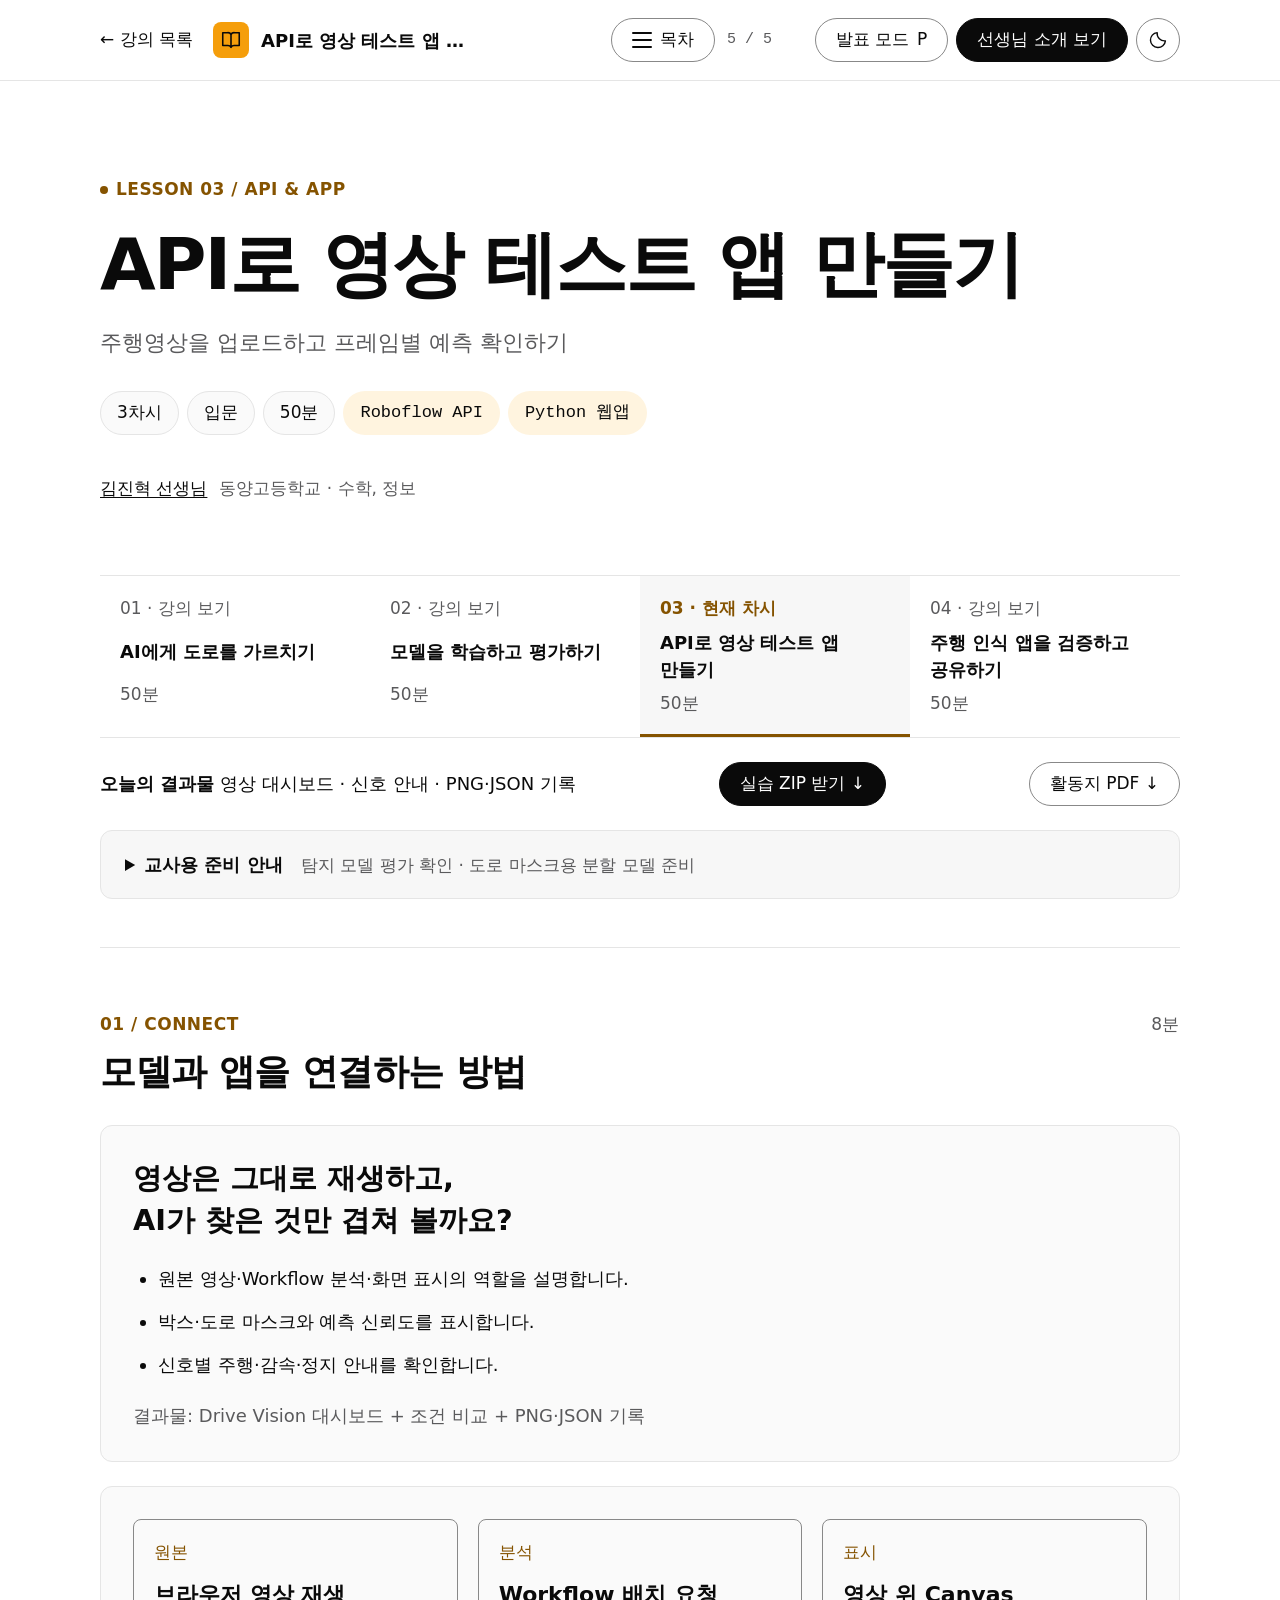
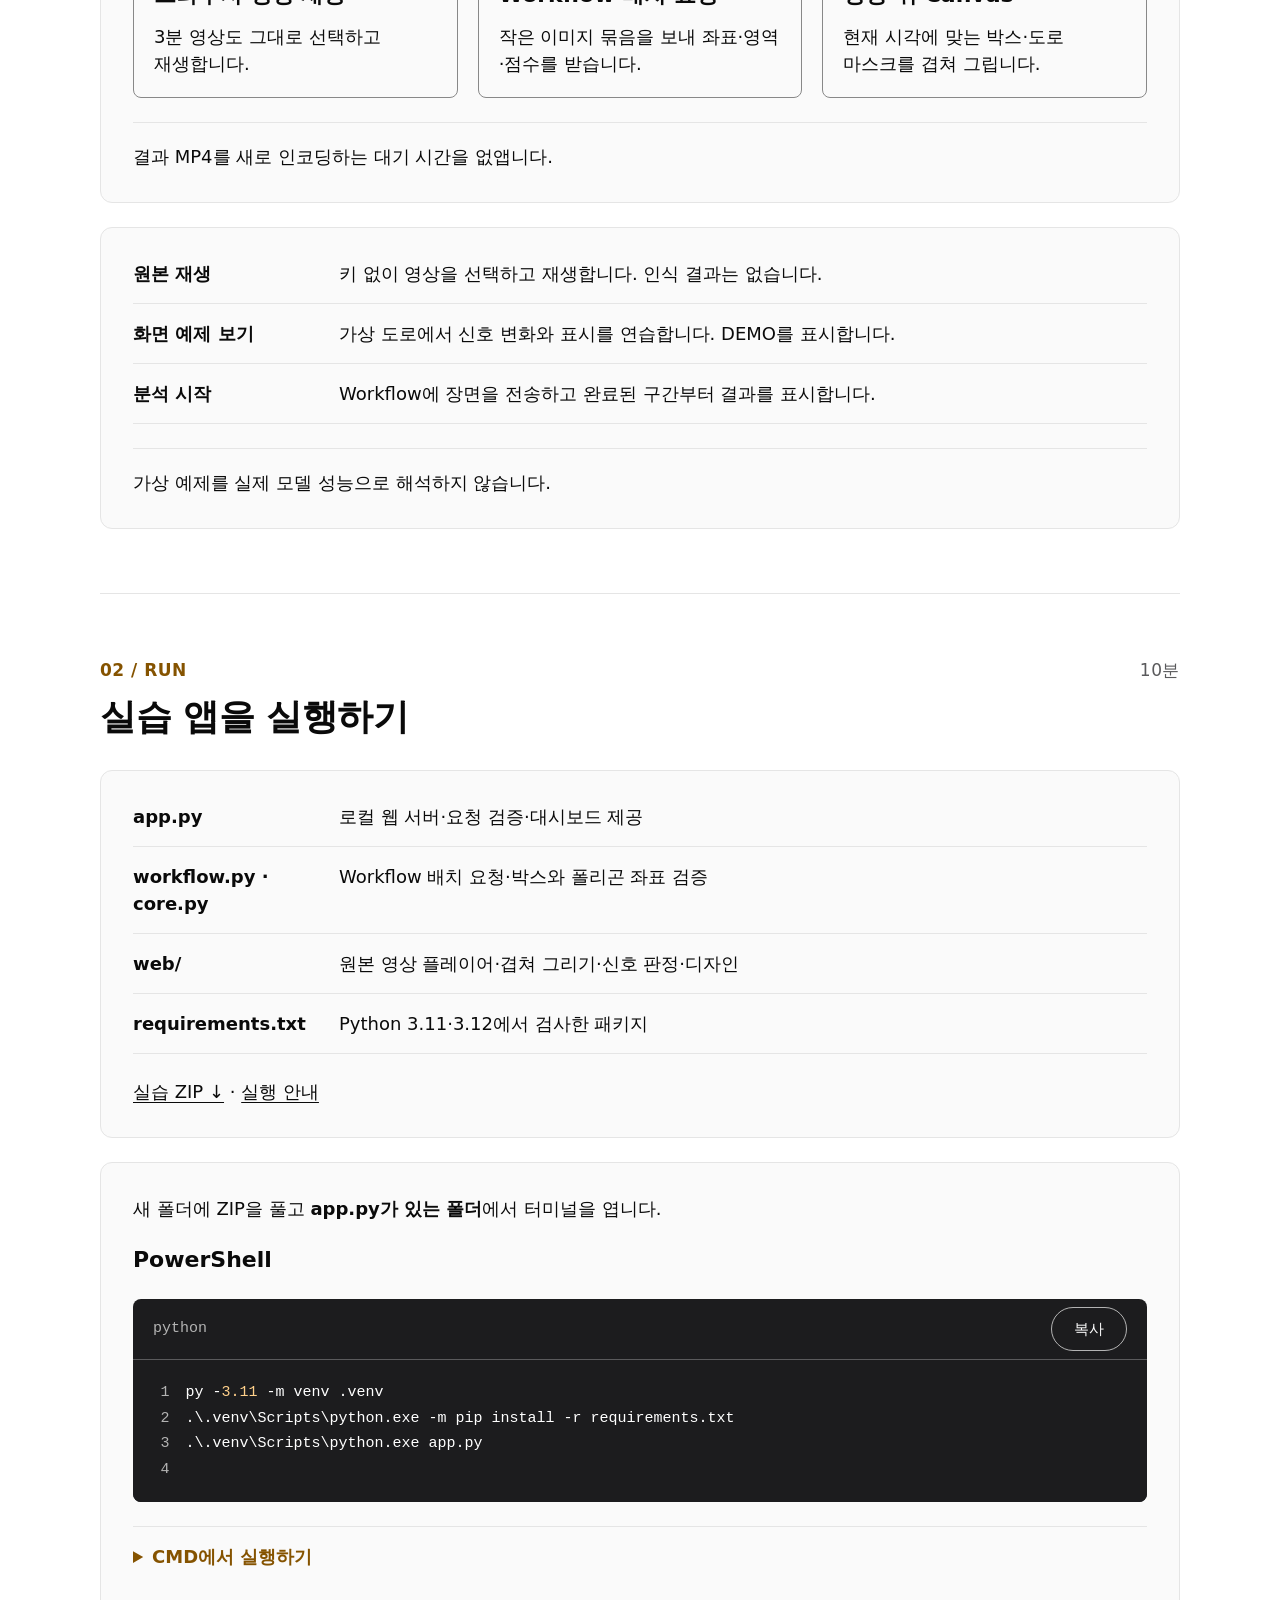
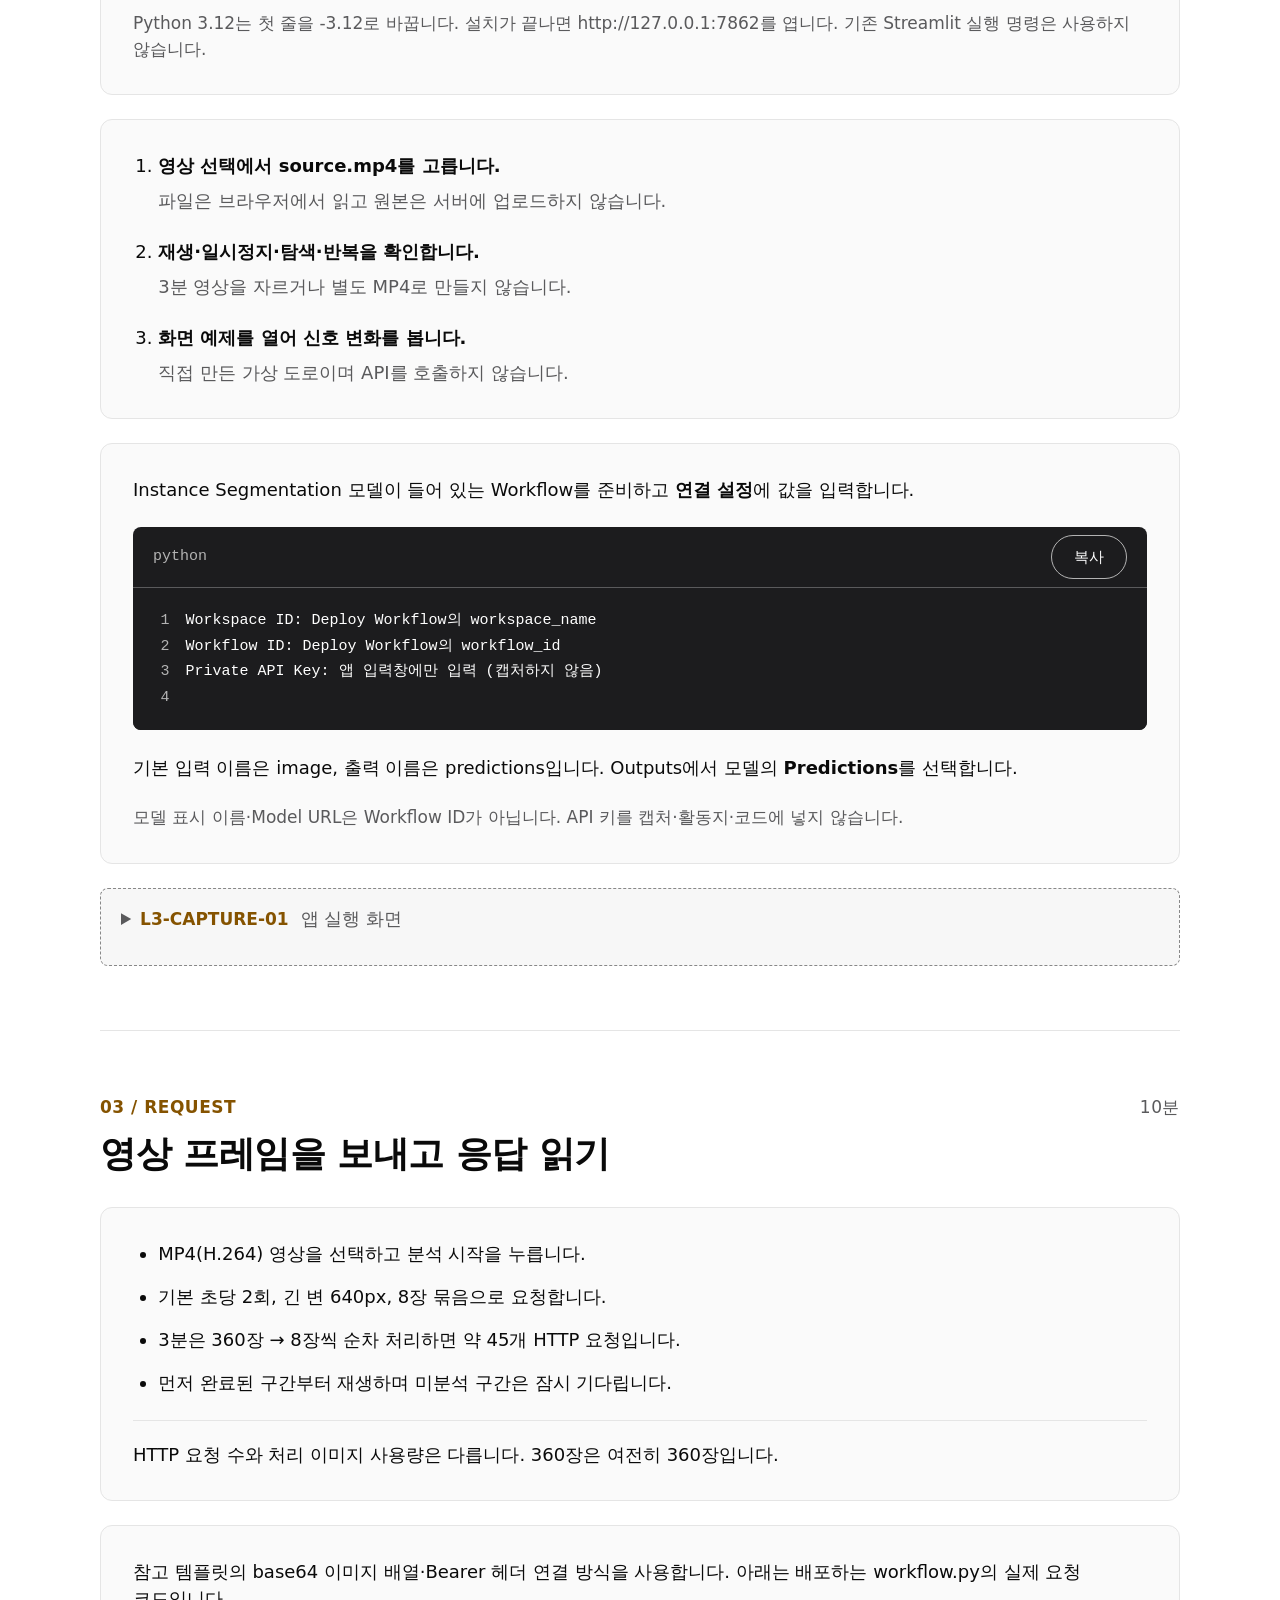
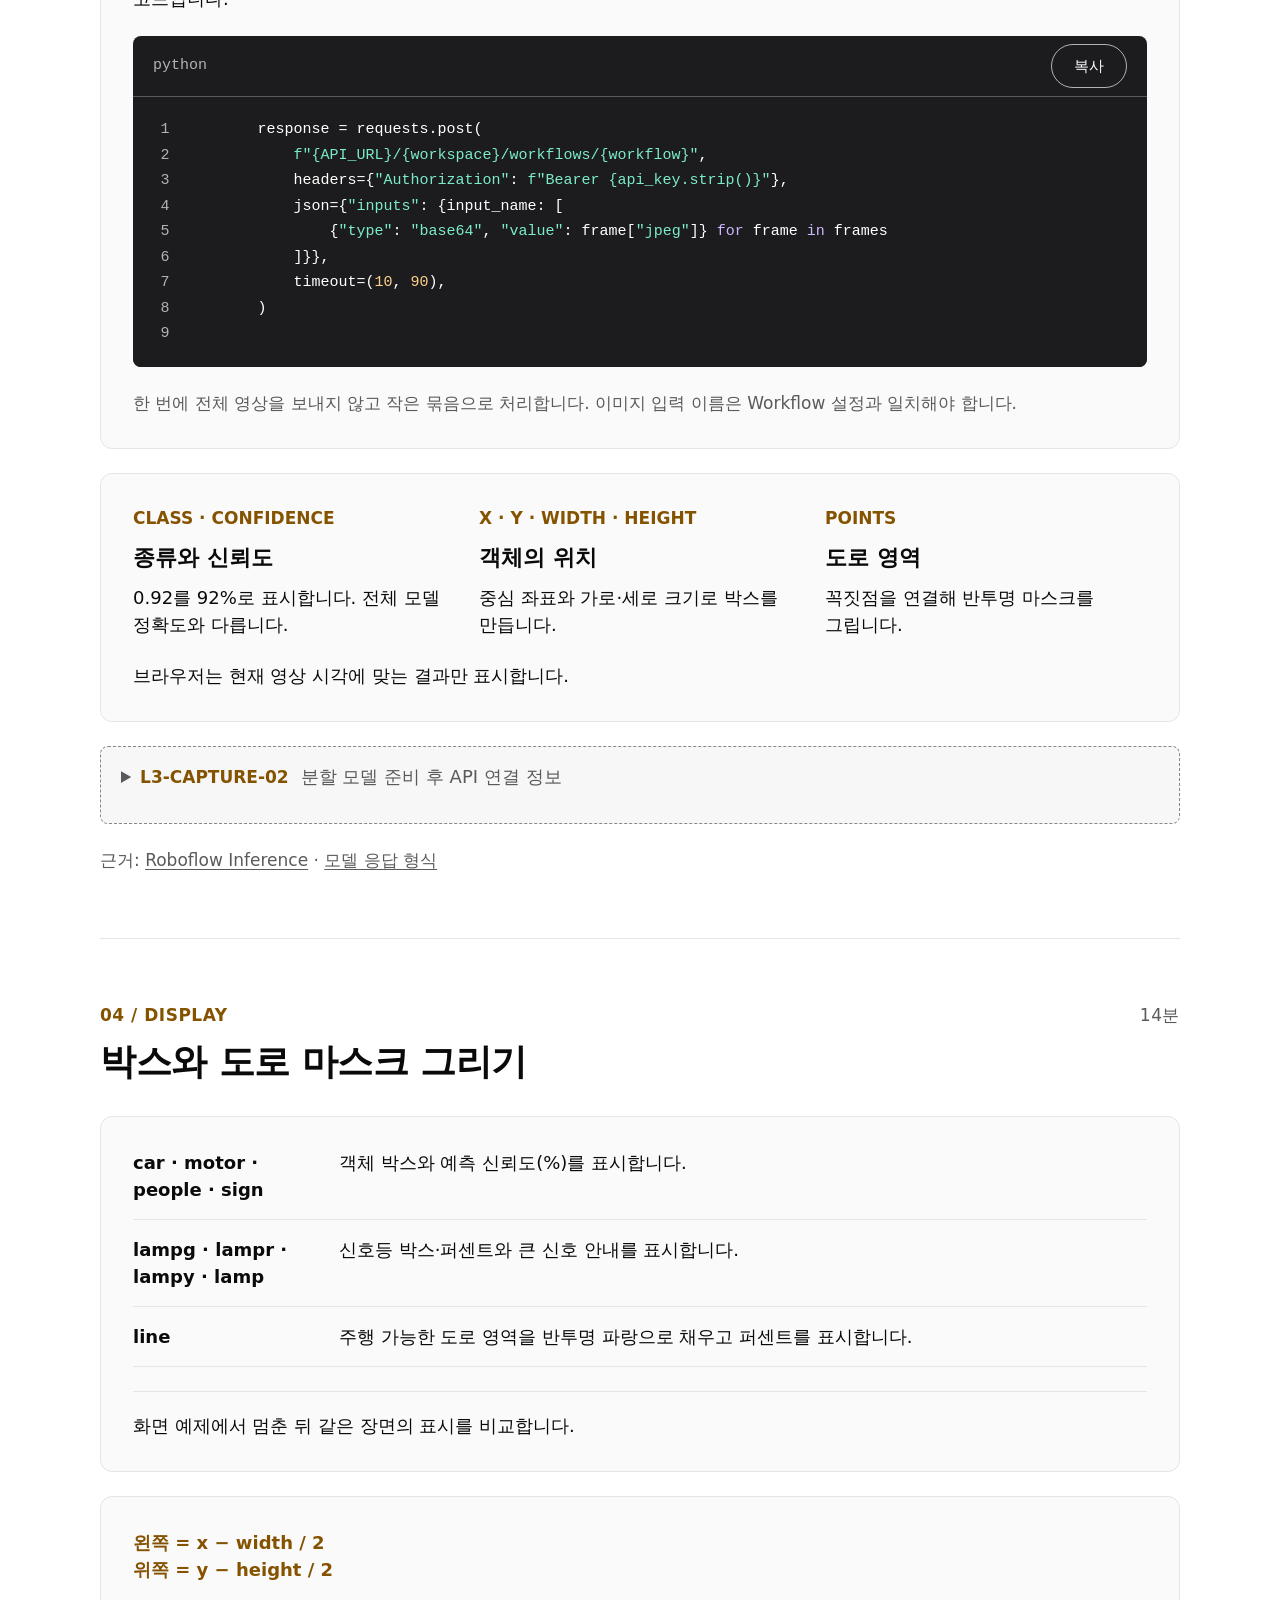
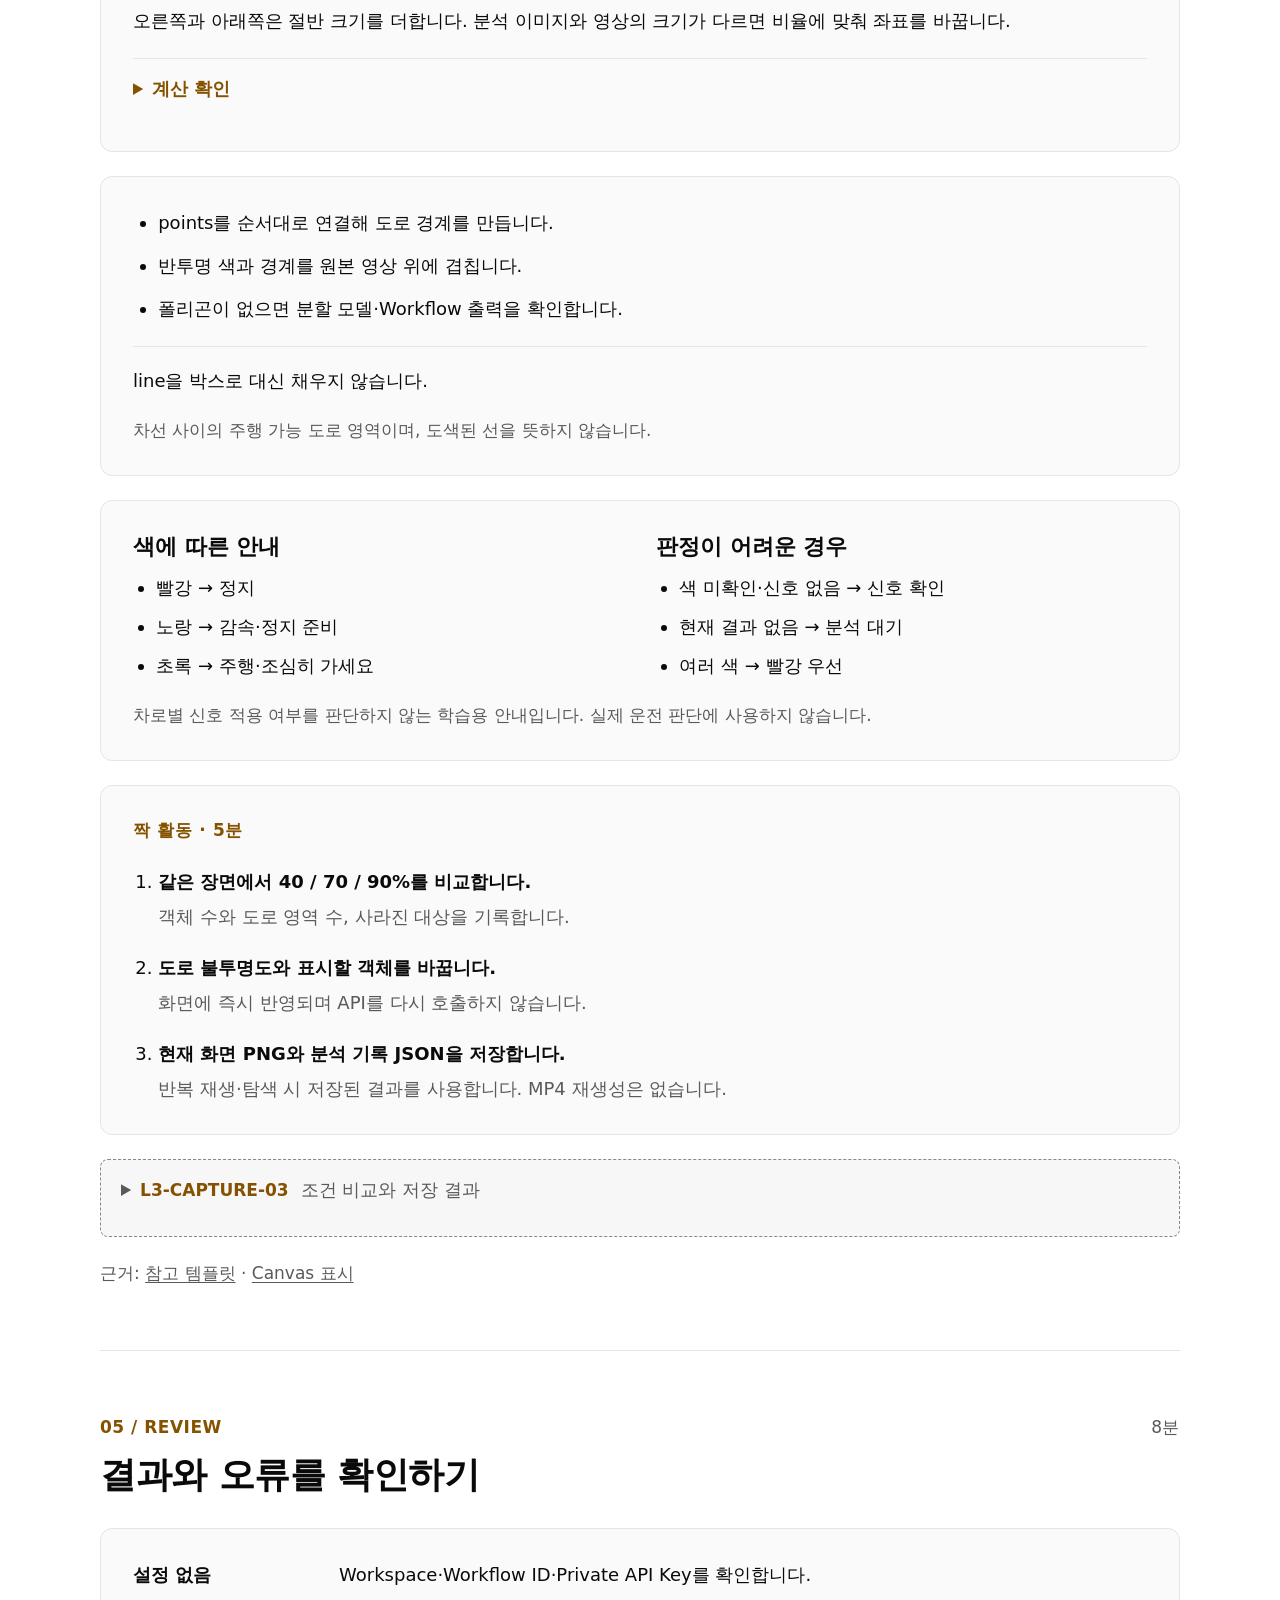
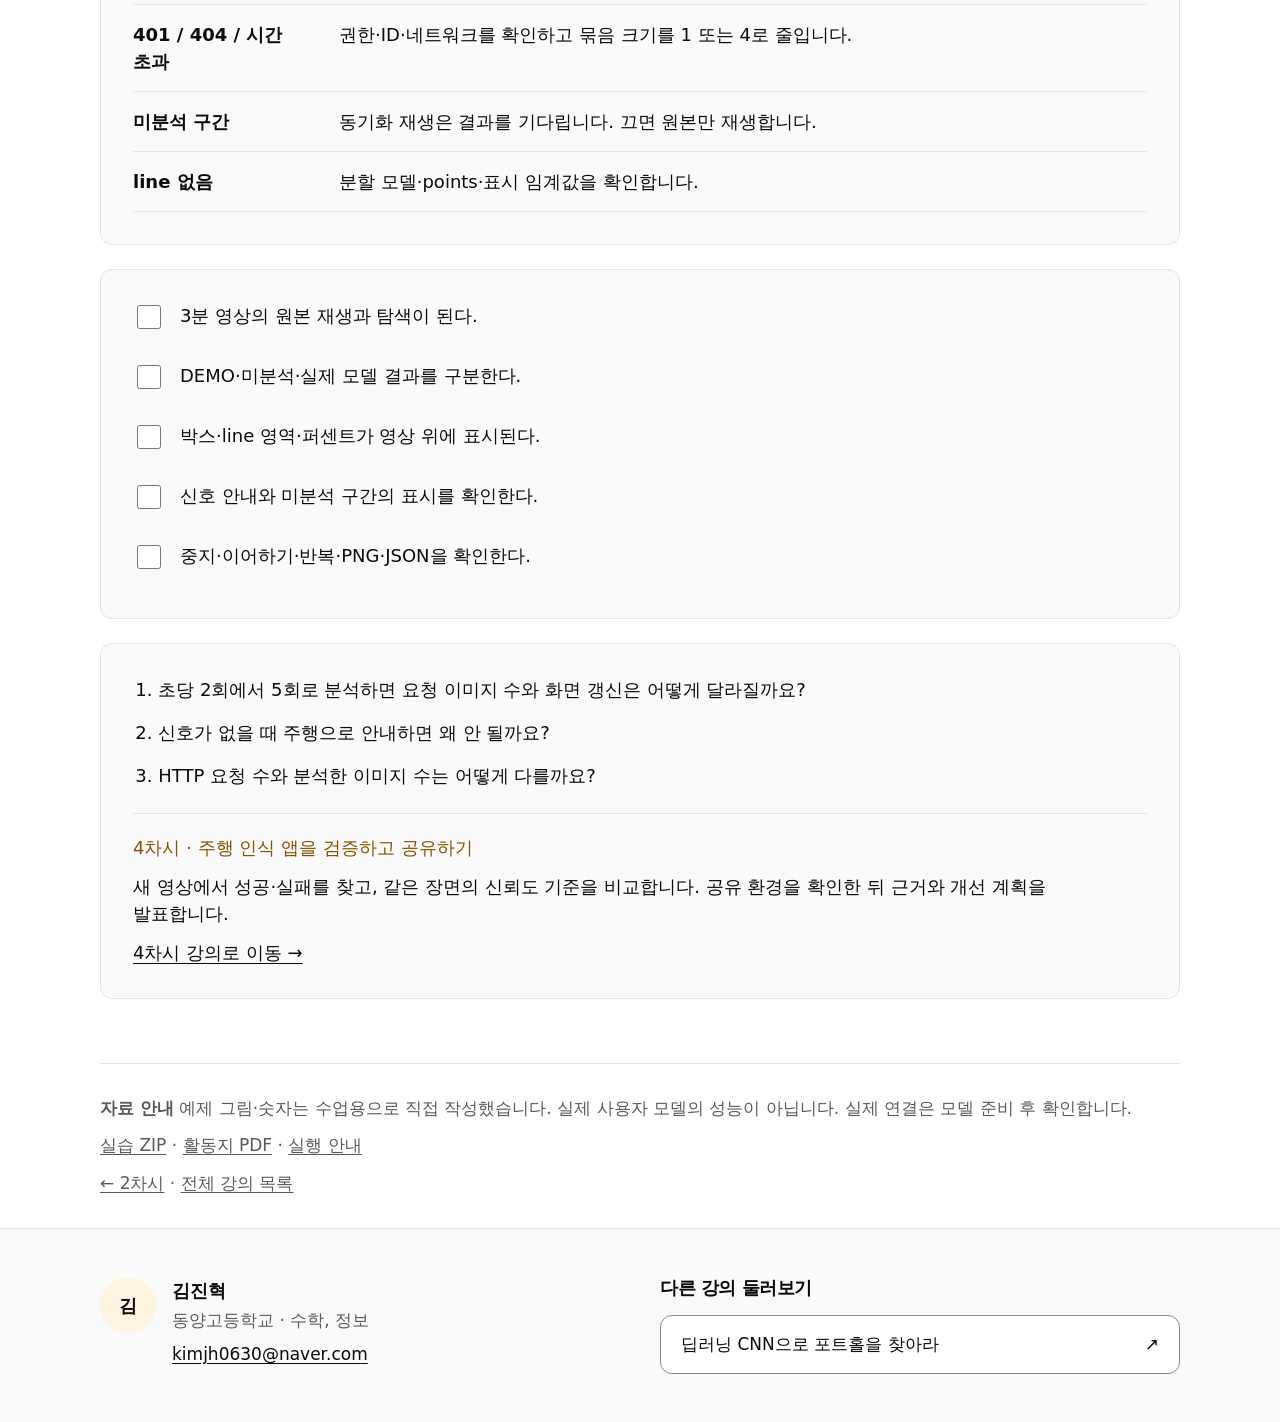
==== commit cc5bb60e: "feat: 4차시 검증·공유 강의와 PDF 활동지 추가" ====
--- a/api-app/index.html
+++ b/api-app/index.html
@@ -81,7 +81,7 @@
 <a class="course-step" href="../road-perception/index.html"><span>01 · 강의 보기</span><strong>AI에게 도로를 가르치기</strong><span>50분</span></a>
 <a class="course-step" href="../model-training/index.html"><span>02 · 강의 보기</span><strong>모델을 학습하고 평가하기</strong><span>50분</span></a>
 <a class="course-step is-current" href="../api-app/index.html" aria-current="page"><span>03 · 현재 차시</span><strong>API로 영상 테스트 앱 만들기</strong><span>50분</span></a>
-<div class="course-step" aria-disabled="true"><span>04 · 준비 중</span><strong>주행영상 앱 배포하기</strong><span>50분</span></div></nav><div class="lesson-intro"><p><strong>오늘의 결과물</strong> 영상 대시보드 · 신호 안내 · PNG·JSON 기록</p><a class="button button-primary" href="../files/lesson-03.zip" download>실습 ZIP 받기 ↓</a><a class="button" href="../files/lesson-03-workbook.pdf" download>활동지 PDF ↓</a></div><details class="teacher-prep" id="teacher-prep"><summary>교사용 준비 안내 <span class="prep-count">탐지 모델 평가 확인 · 도로 마스크용 분할 모델 준비</span></summary><div class="prep-body"><p>Python 3.11 또는 3.12와 패키지 설치를 수업 전에 확인합니다. 201장 어노테이션과 RF-DETR Object Detection (Small) v1 학습·평가를 캡처로 확인했습니다. 현재 모델은 박스를 출력하므로 line 도로 마스크를 위해 Instance Segmentation 모델을 준비합니다.</p><p>원본 재생·가상 화면 예제는 바로 사용할 수 있습니다. 실제 연결에는 Deploy Workflow의 ID·입출력 이름 확인이 필요합니다. 모델 표시 이름에서 API ID를 추정하지 않습니다. <a href="../docs/training-capture-review.md">12장 검토와 다음 확인</a></p><ul><li><a href="#l3-capture-01">L3-01 · 앱 실행 화면</a></li><li><a href="#l3-capture-02">L3-02 · 모델 연결 정보</a></li><li><a href="#l3-capture-03">L3-03 · 조건 비교와 저장 결과</a></li></ul><a href="../docs/lesson-03-teacher-guide.md">50분 진행안</a> · <a href="../docs/lesson-03-capture-guide.md">캡처·확인 안내</a></div></details><section class="lecture-section" id="api-flow" aria-labelledby="api-flow-title" data-reveal><div class="section-heading"><p class="kicker">01 / CONNECT<span class="section-time">8분</span></p><h2 id="api-flow-title">모델과 앱을 연결하는 방법</h2></div><div class="lesson-stack">            <div class="lesson-panel" data-slide data-slide-title="오늘의 목표와 결과물">
+<a class="course-step" href="../video-app/index.html"><span>04 · 강의 보기</span><strong>주행 인식 앱을 검증하고 공유하기</strong><span>50분</span></a></nav><div class="lesson-intro"><p><strong>오늘의 결과물</strong> 영상 대시보드 · 신호 안내 · PNG·JSON 기록</p><a class="button button-primary" href="../files/lesson-03.zip" download>실습 ZIP 받기 ↓</a><a class="button" href="../files/lesson-03-workbook.pdf" download>활동지 PDF ↓</a></div><details class="teacher-prep" id="teacher-prep"><summary>교사용 준비 안내 <span class="prep-count">탐지 모델 평가 확인 · 도로 마스크용 분할 모델 준비</span></summary><div class="prep-body"><p>Python 3.11 또는 3.12와 패키지 설치를 수업 전에 확인합니다. 201장 어노테이션과 RF-DETR Object Detection (Small) v1 학습·평가를 캡처로 확인했습니다. 현재 모델은 박스를 출력하므로 line 도로 마스크를 위해 Instance Segmentation 모델을 준비합니다.</p><p>원본 재생·가상 화면 예제는 바로 사용할 수 있습니다. 실제 연결에는 Deploy Workflow의 ID·입출력 이름 확인이 필요합니다. 모델 표시 이름에서 API ID를 추정하지 않습니다. <a href="../docs/training-capture-review.md">12장 검토와 다음 확인</a></p><ul><li><a href="#l3-capture-01">L3-01 · 앱 실행 화면</a></li><li><a href="#l3-capture-02">L3-02 · 모델 연결 정보</a></li><li><a href="#l3-capture-03">L3-03 · 조건 비교와 저장 결과</a></li></ul><a href="../docs/lesson-03-teacher-guide.md">50분 진행안</a> · <a href="../docs/lesson-03-capture-guide.md">캡처·확인 안내</a></div></details><section class="lecture-section" id="api-flow" aria-labelledby="api-flow-title" data-reveal><div class="section-heading"><p class="kicker">01 / CONNECT<span class="section-time">8분</span></p><h2 id="api-flow-title">모델과 앱을 연결하는 방법</h2></div><div class="lesson-stack">            <div class="lesson-panel" data-slide data-slide-title="오늘의 목표와 결과물">
 <p class="big-question">영상은 그대로 재생하고,<br>AI가 찾은 것만 겹쳐 볼까요?</p><ul class="learning-list"><li>원본 영상·Workflow 분석·화면 표시의 역할을 설명합니다.</li><li>박스·도로 마스크와 예측 신뢰도를 표시합니다.</li><li>신호별 주행·감속·정지 안내를 확인합니다.</li></ul><p class="muted">결과물: Drive Vision 대시보드 + 조건 비교 + PNG·JSON 기록</p>
 </div>            <div class="lesson-panel" data-slide data-slide-title="원본 재생과 분석 결과를 분리하기">
 <ol class="process-flow"><li><span>원본</span><strong>브라우저 영상 재생</strong><p>3분 영상도 그대로 선택하고 재생합니다.</p></li><li><span>분석</span><strong>Workflow 배치 요청</strong><p>작은 이미지 묶음을 보내 좌표·영역·점수를 받습니다.</p></li><li><span>표시</span><strong>영상 위 Canvas</strong><p>현재 시각에 맞는 박스·도로 마스크를 겹쳐 그립니다.</p></li></ol><p class="prompt">결과 MP4를 새로 인코딩하는 대기 시간을 없앱니다.</p>
@@ -137,7 +137,7 @@
 </div>            <div class="lesson-panel" data-slide data-slide-title="앱 완성 체크">
 <ul class="tick-list"><li><label><input type="checkbox"><span>3분 영상의 원본 재생과 탐색이 된다.</span></label></li><li><label><input type="checkbox"><span>DEMO·미분석·실제 모델 결과를 구분한다.</span></label></li><li><label><input type="checkbox"><span>박스·line 영역·퍼센트가 영상 위에 표시된다.</span></label></li><li><label><input type="checkbox"><span>신호 안내와 미분석 구간의 표시를 확인한다.</span></label></li><li><label><input type="checkbox"><span>중지·이어하기·반복·PNG·JSON을 확인한다.</span></label></li></ul>
 </div>            <div class="lesson-panel" data-slide data-slide-title="종료 질문 · 다른 환경으로 확장">
-<ol class="reflection-list"><li>초당 2회에서 5회로 분석하면 요청 이미지 수와 화면 갱신은 어떻게 달라질까요?</li><li>신호가 없을 때 주행으로 안내하면 왜 안 될까요?</li><li>HTTP 요청 수와 분석한 이미지 수는 어떻게 다를까요?</li></ol><div class="next-session"><span>4차시 · 주행영상 앱 배포하기</span><p>Python 서버가 실행되는 환경에서 연결·접근·영상 재생을 확인합니다. 실제 모델의 도로 마스크와 오류를 점검합니다.</p></div>
+<ol class="reflection-list"><li>초당 2회에서 5회로 분석하면 요청 이미지 수와 화면 갱신은 어떻게 달라질까요?</li><li>신호가 없을 때 주행으로 안내하면 왜 안 될까요?</li><li>HTTP 요청 수와 분석한 이미지 수는 어떻게 다를까요?</li></ol><div class="next-session"><span>4차시 · 주행 인식 앱을 검증하고 공유하기</span><p>새 영상에서 성공·실패를 찾고, 같은 장면의 신뢰도 기준을 비교합니다. 공유 환경을 확인한 뒤 근거와 개선 계획을 발표합니다.</p><a href="../video-app/index.html">4차시 강의로 이동 →</a></div>
 </div></div></section><aside class="lesson-references"><p><strong>자료 안내</strong> 예제 그림·숫자는 수업용으로 직접 작성했습니다. 실제 사용자 모델의 성능이 아닙니다. 실제 연결은 모델 준비 후 확인합니다.</p><p><a href="../files/lesson-03.zip" download>실습 ZIP</a> · <a href="../files/lesson-03-workbook.pdf" download>활동지 PDF</a> · <a href="../files/lesson-03/README.md">실행 안내</a></p><p><a href="../model-training/index.html">← 2차시</a> · <a href="../index.html">전체 강의 목록</a></p></aside>      </div>
     </main>
     <footer class="site-footer">
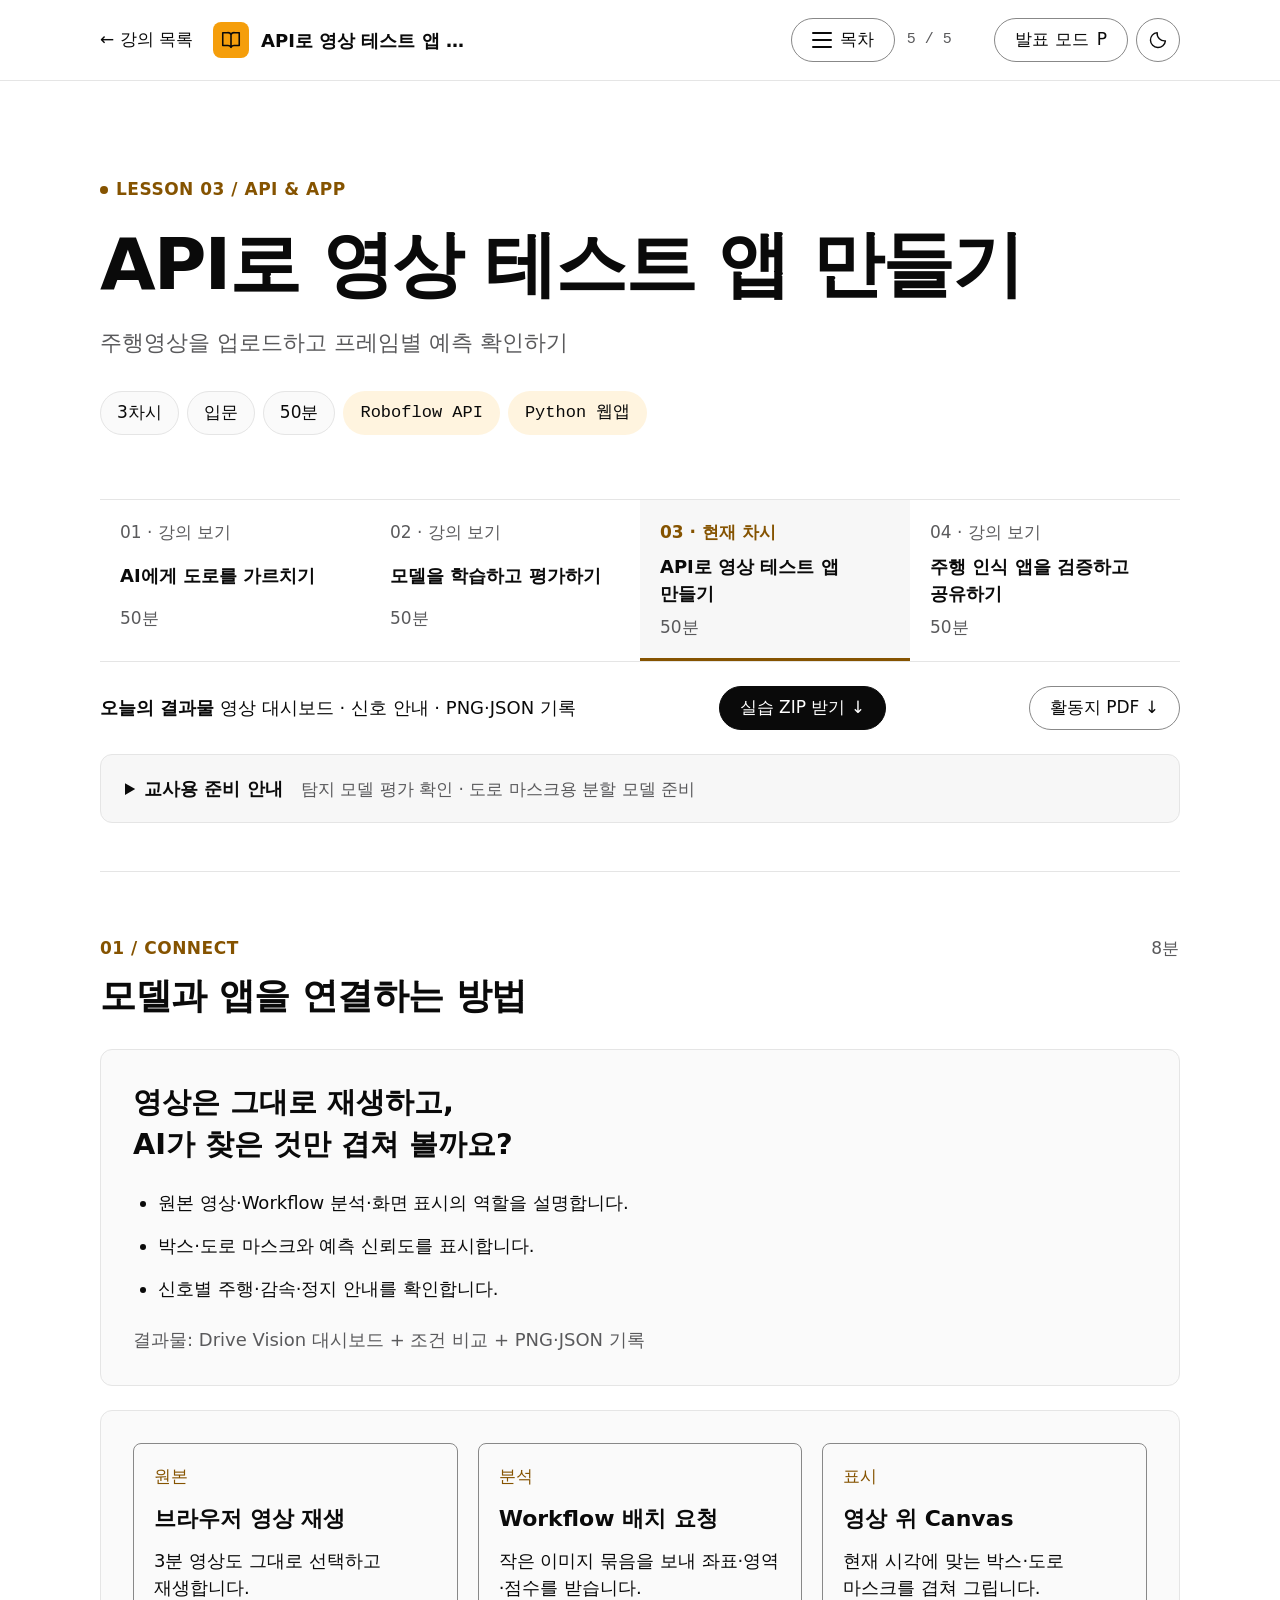
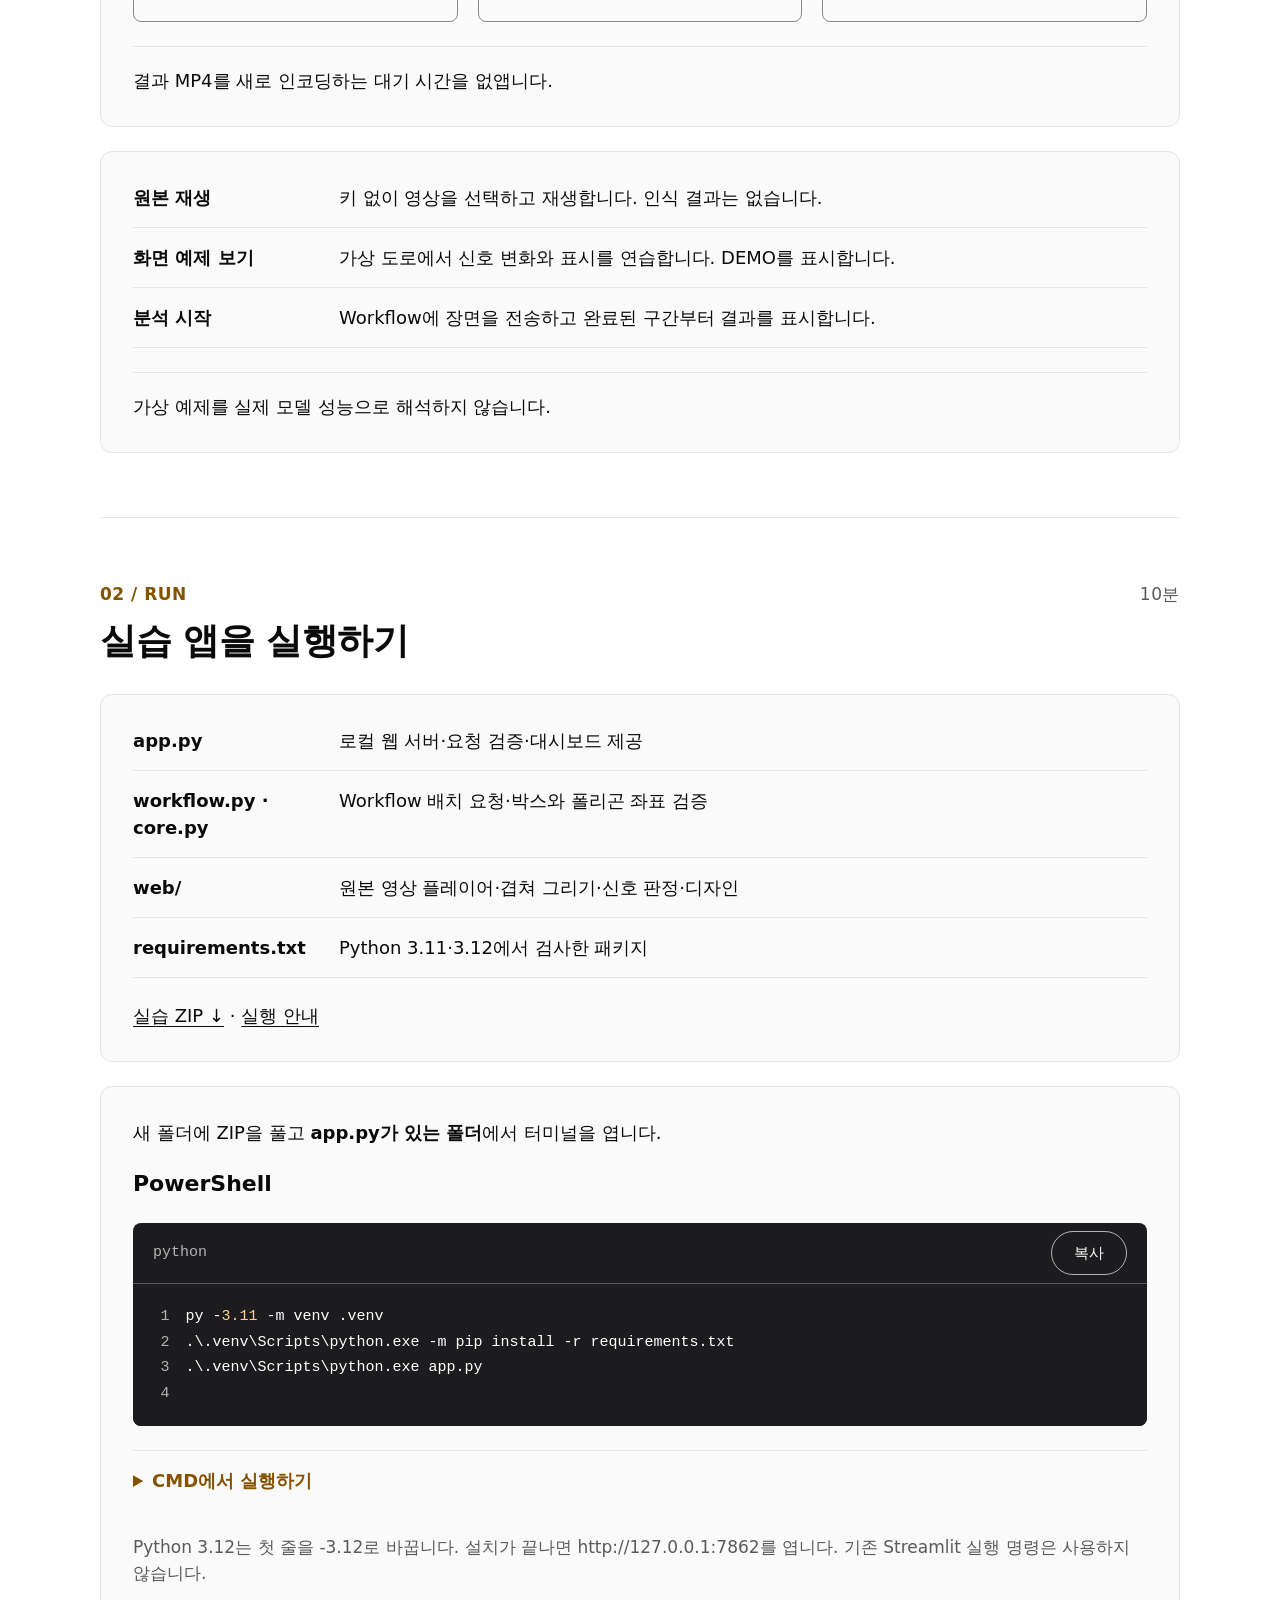
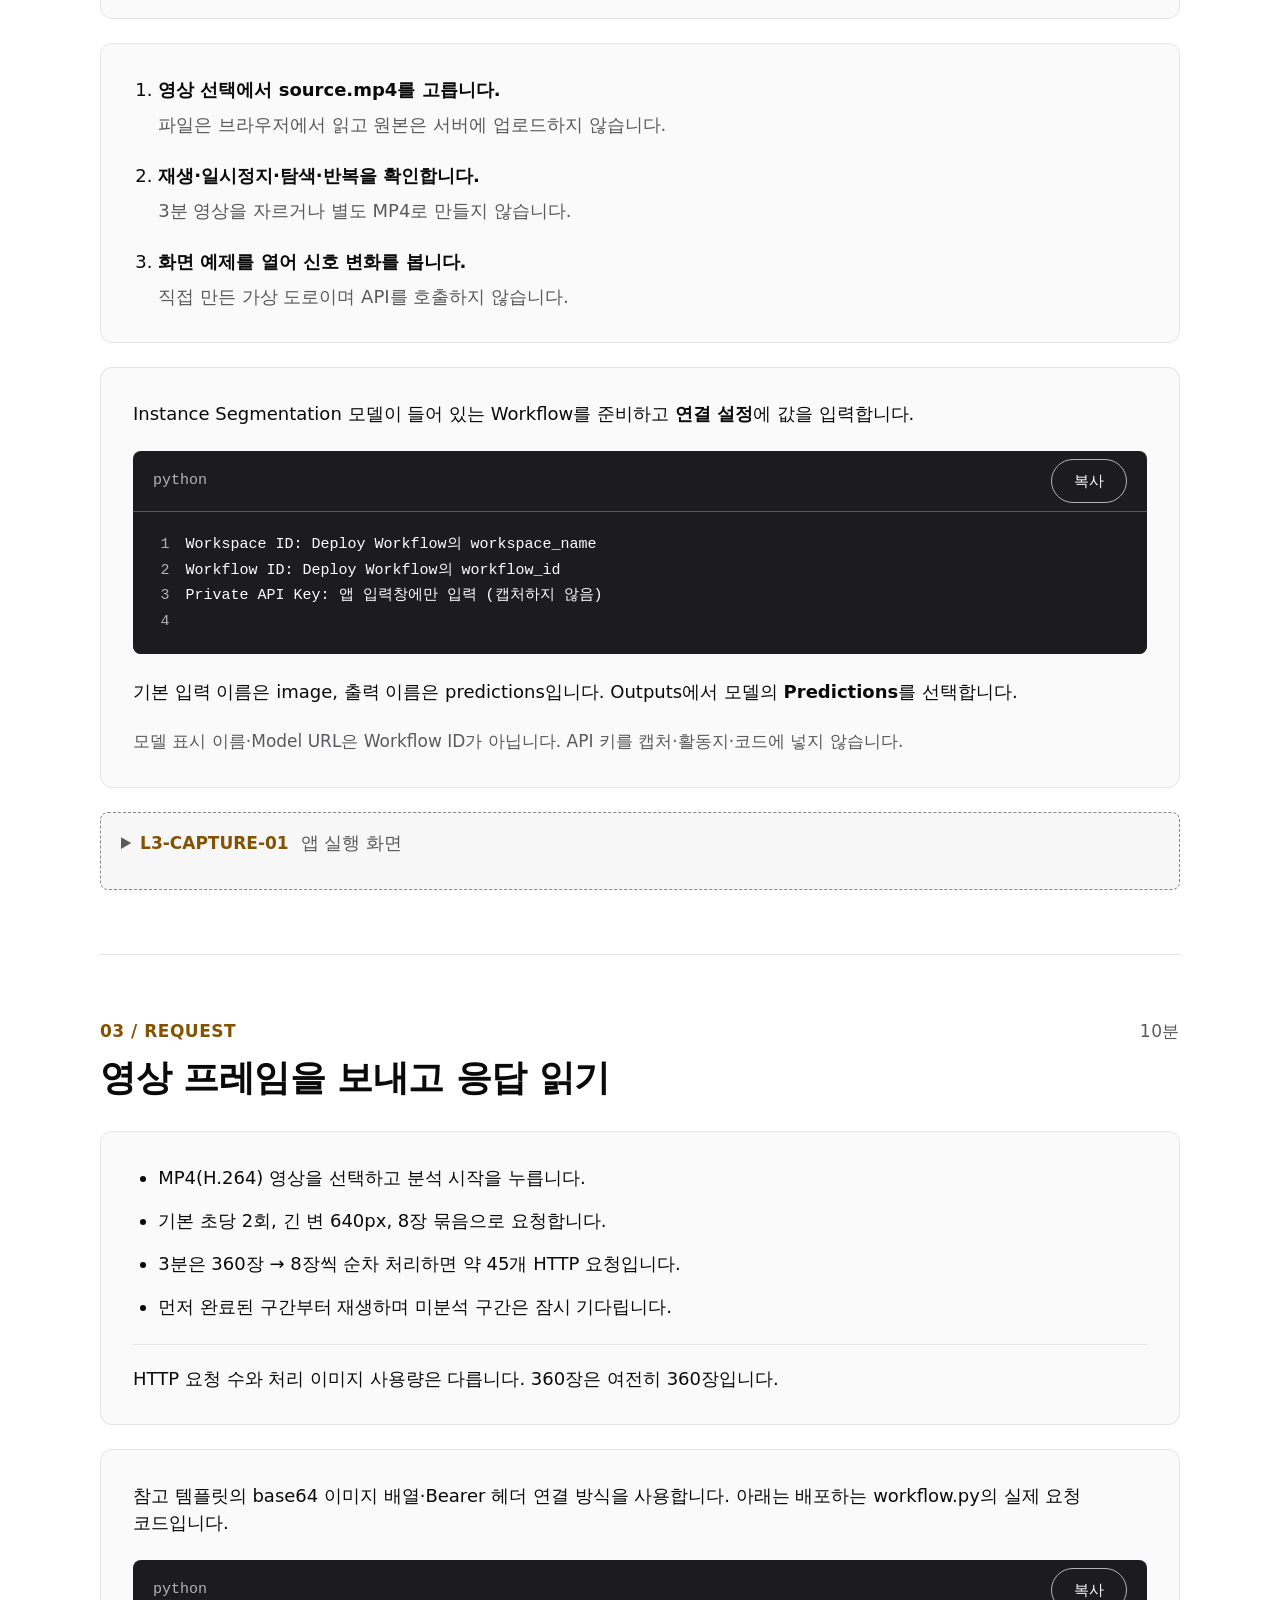
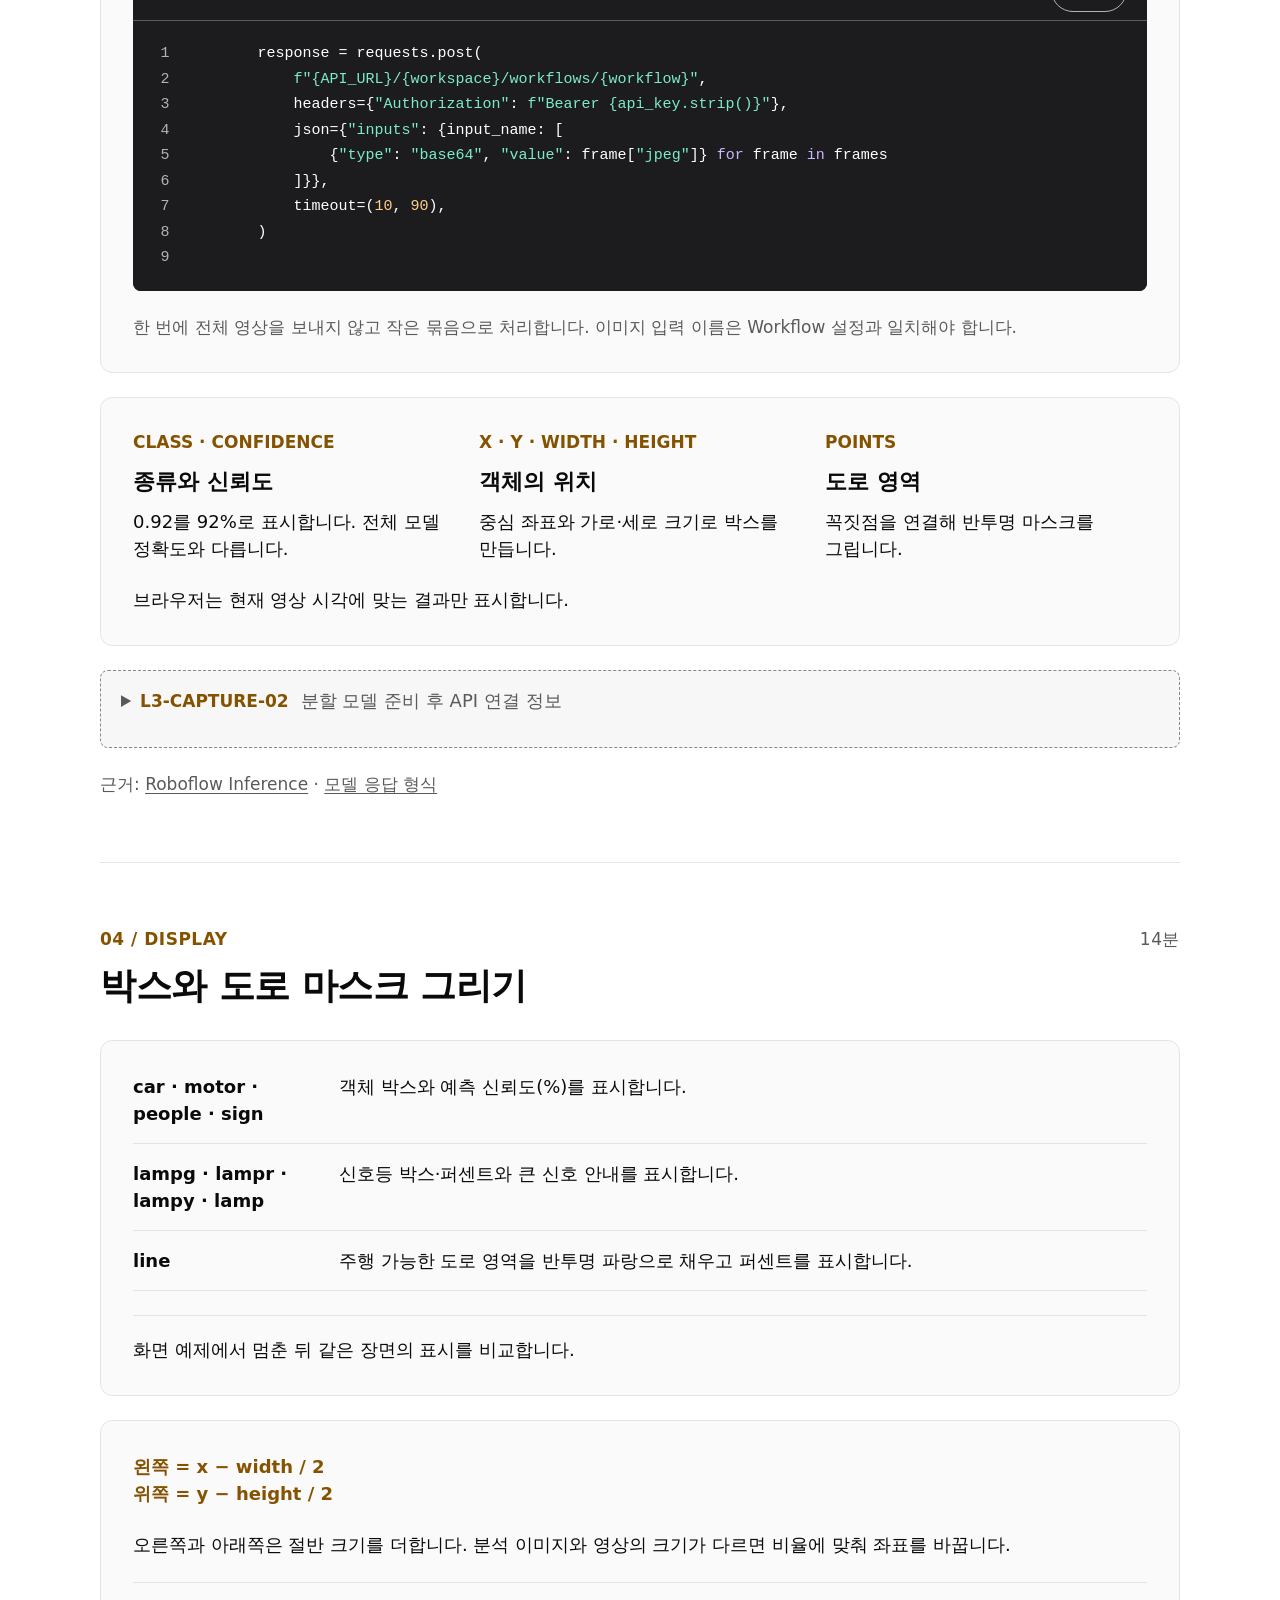
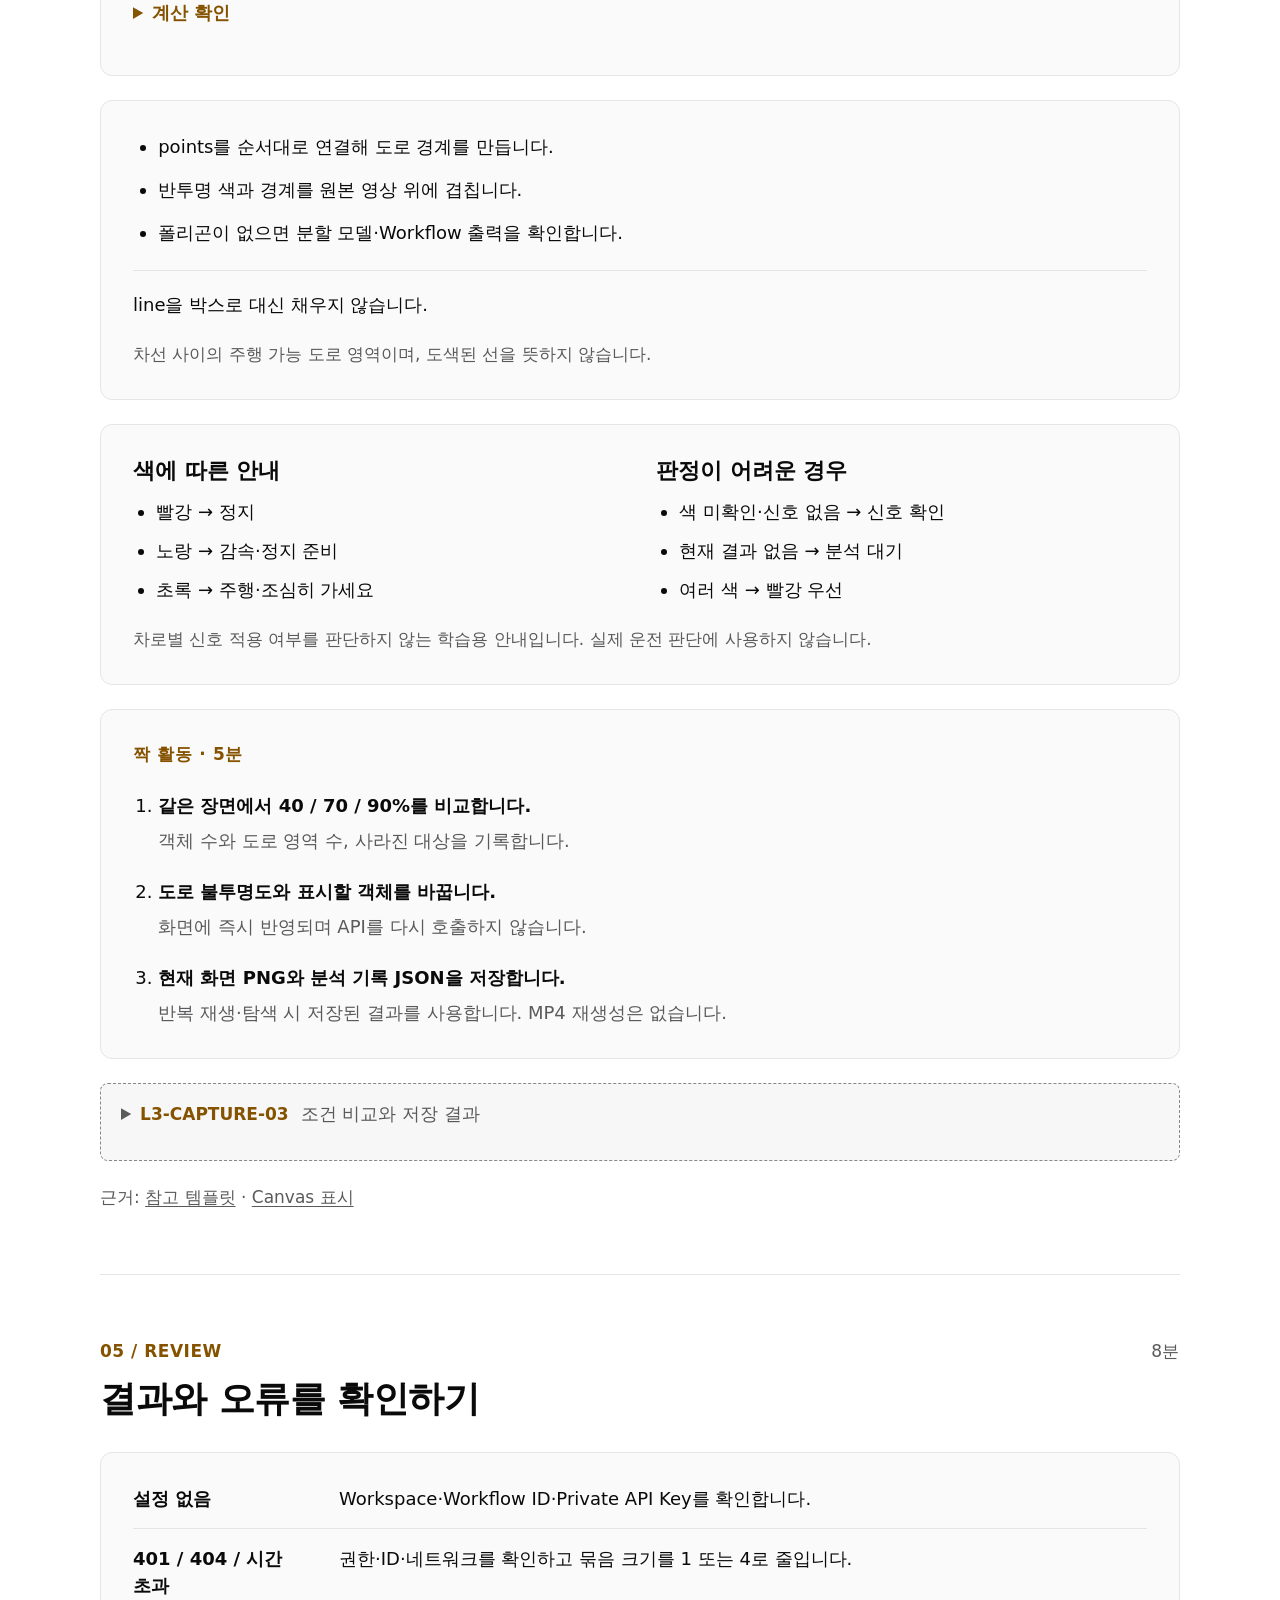
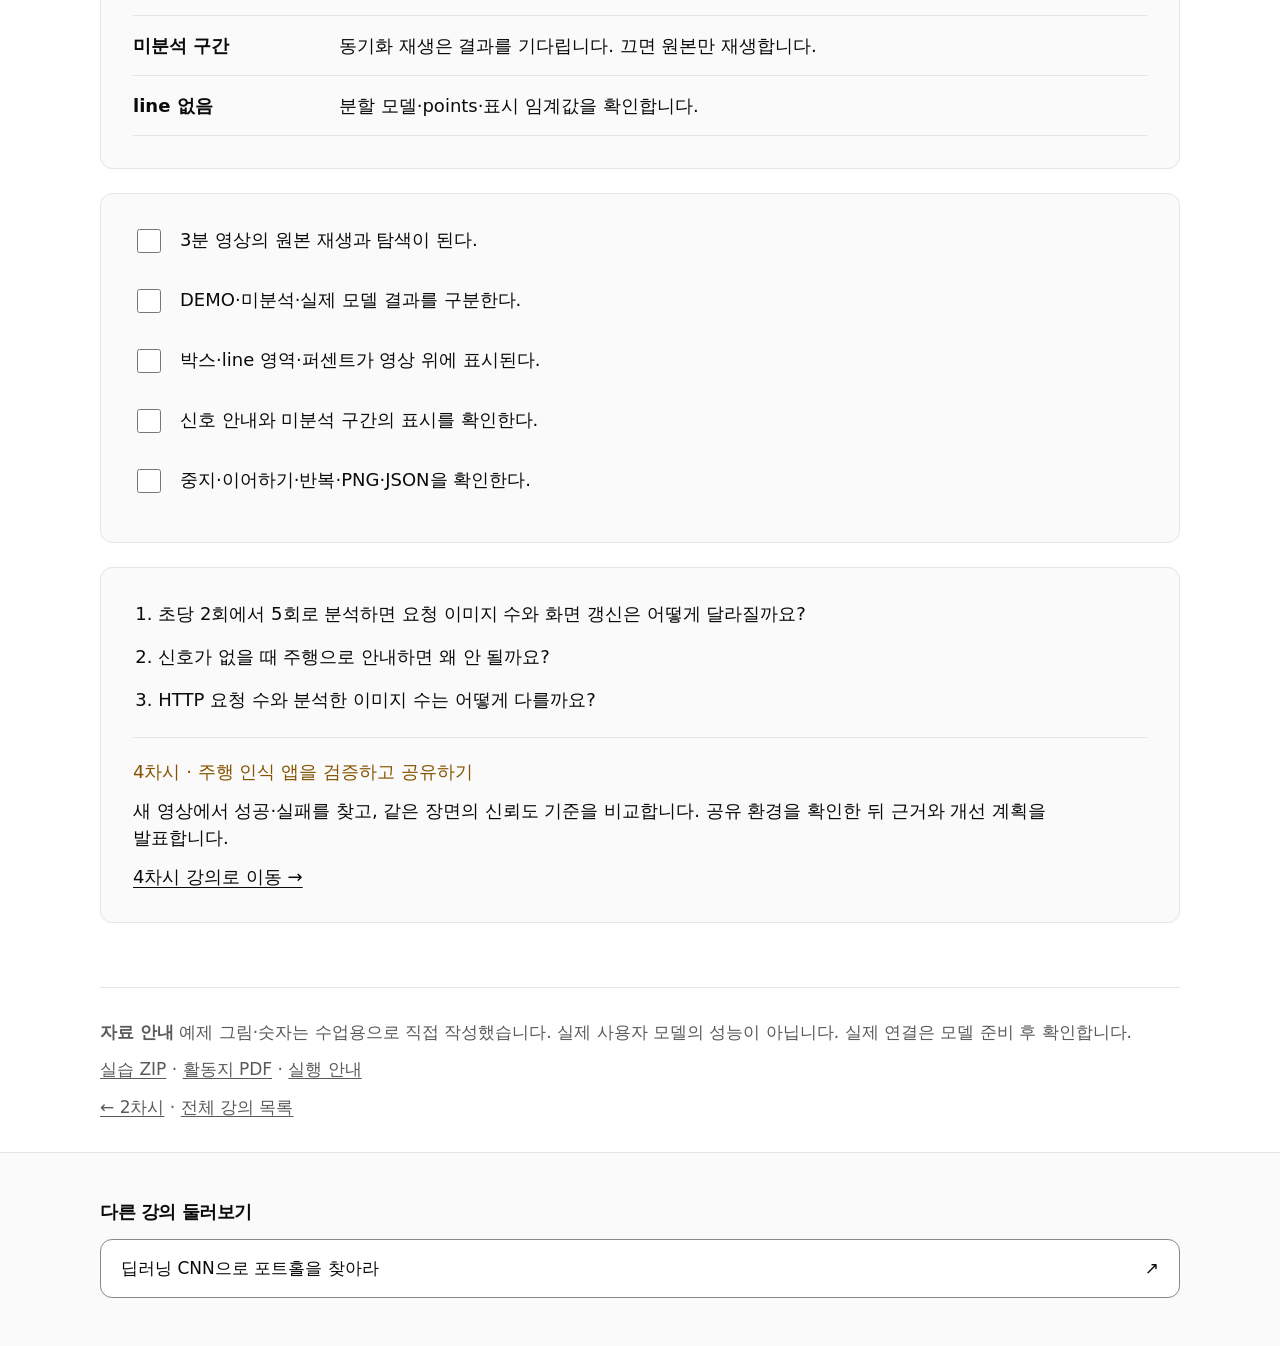
==== commit a712fcca: "style: 전체 페이지의 선생님 소개 버튼과 프로필 제거" ====
--- a/api-app/index.html
+++ b/api-app/index.html
@@ -45,9 +45,6 @@
               P
             </kbd>
           </button>
-          <button class="button button-primary" type="button" data-open-instructor>
-            선생님 소개 보기
-          </button>
           <button class="button button-icon" type="button" data-theme-toggle aria-label="테마 전환">
             <svg data-theme-icon width="20" height="20" viewBox="0 0 24 24" fill="none" stroke="currentColor" stroke-width="1.7" stroke-linecap="round" stroke-linejoin="round" aria-hidden="true">
               <path d="M20.9 13a9 9 0 0 1-9.9-9.9A9 9 0 1 0 20.9 13Z"/>
@@ -66,15 +63,6 @@
           <p class="hero-subtitle" data-lecture-subtitle>
           </p>
           <div class="hero-meta" data-lecture-badges aria-label="강의 정보">
-          </div>
-          <div class="hero-byline">
-            <button class="text-button" type="button" data-open-instructor>
-              <span data-instructor-name>
-              </span>
-              선생님
-            </button>
-            <span data-instructor-affiliation>
-            </span>
           </div>
         </section>
 <nav class="course-path" aria-label="전체 4차시 구성">
@@ -142,18 +130,6 @@
     </main>
     <footer class="site-footer">
       <div class="container footer-grid">
-        <div class="footer-instructor">
-          <div data-instructor-avatar>
-          </div>
-          <div>
-            <strong data-instructor-name>
-            </strong>
-            <p data-instructor-affiliation>
-            </p>
-            <a class="footer-email" data-instructor-email>
-            </a>
-          </div>
-        </div>
         <div data-other-lectures-region>
           <h2 class="footer-heading">
             다른 강의 둘러보기
@@ -163,7 +139,6 @@
         </div>
       </div>
     </footer>
-    <!-- 선생님 소개 모달의 내용은 shared.js가 SITE.instructor로 한 번만 생성합니다. -->
     <div class="sr-only" role="status" aria-live="polite" data-copy-status>
     </div>
     <noscript>
--- a/assets/css/lecture.css
+++ b/assets/css/lecture.css
@@ -145,3 +145,9 @@
 .comparison-label { fill: var(--accent-text); font: 600 20px var(--font-sans); }
 .comparison-grid h4 { font-size: var(--font-card); }
 .table-scroll:focus-visible { outline: 3px solid var(--accent-text); outline-offset: 3px; }
+
+/* 이 저장소에서는 선생님 소개를 표시하지 않습니다.
+ * 공통 스크립트가 자동 생성하는 허브 소개 영역에도 적용합니다. */
+.hub-instructor,
+[data-open-instructor] { display: none; }
+.site-footer .footer-grid { grid-template-columns: minmax(0, 1fr); }
